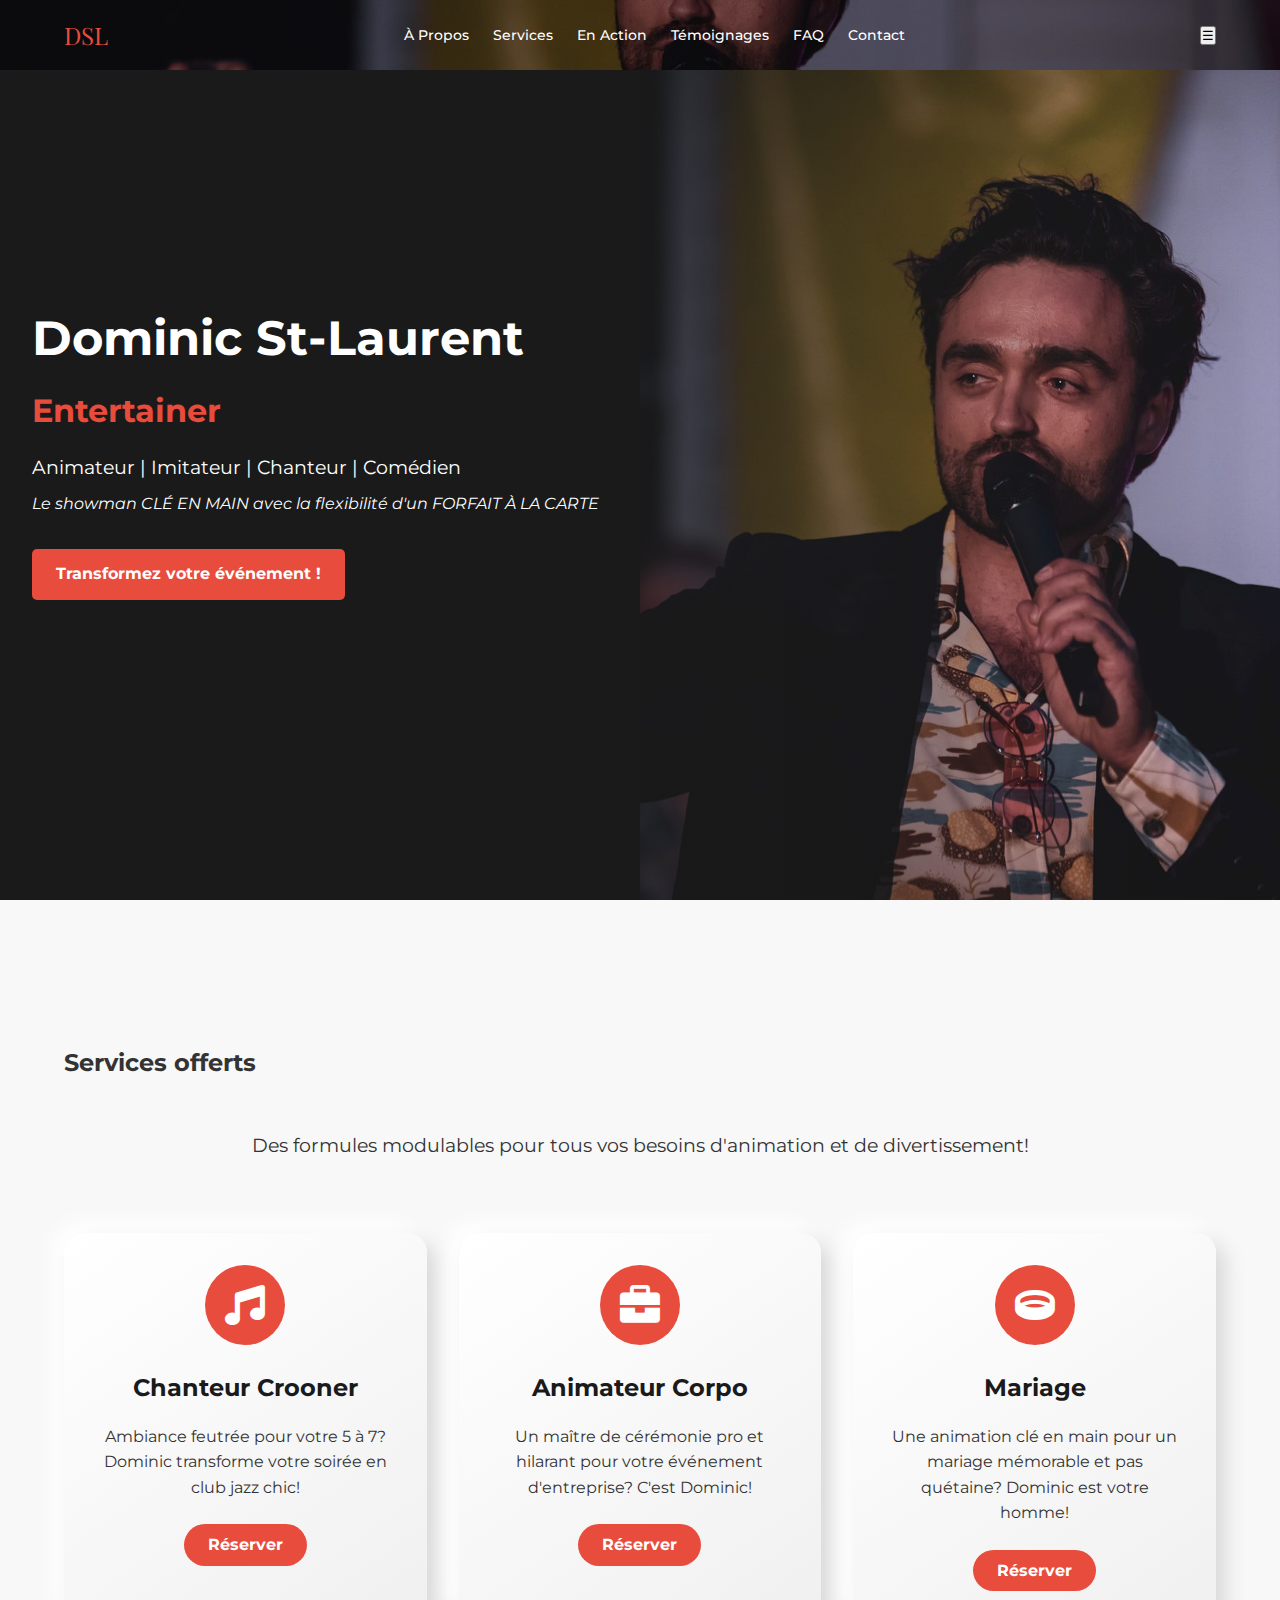
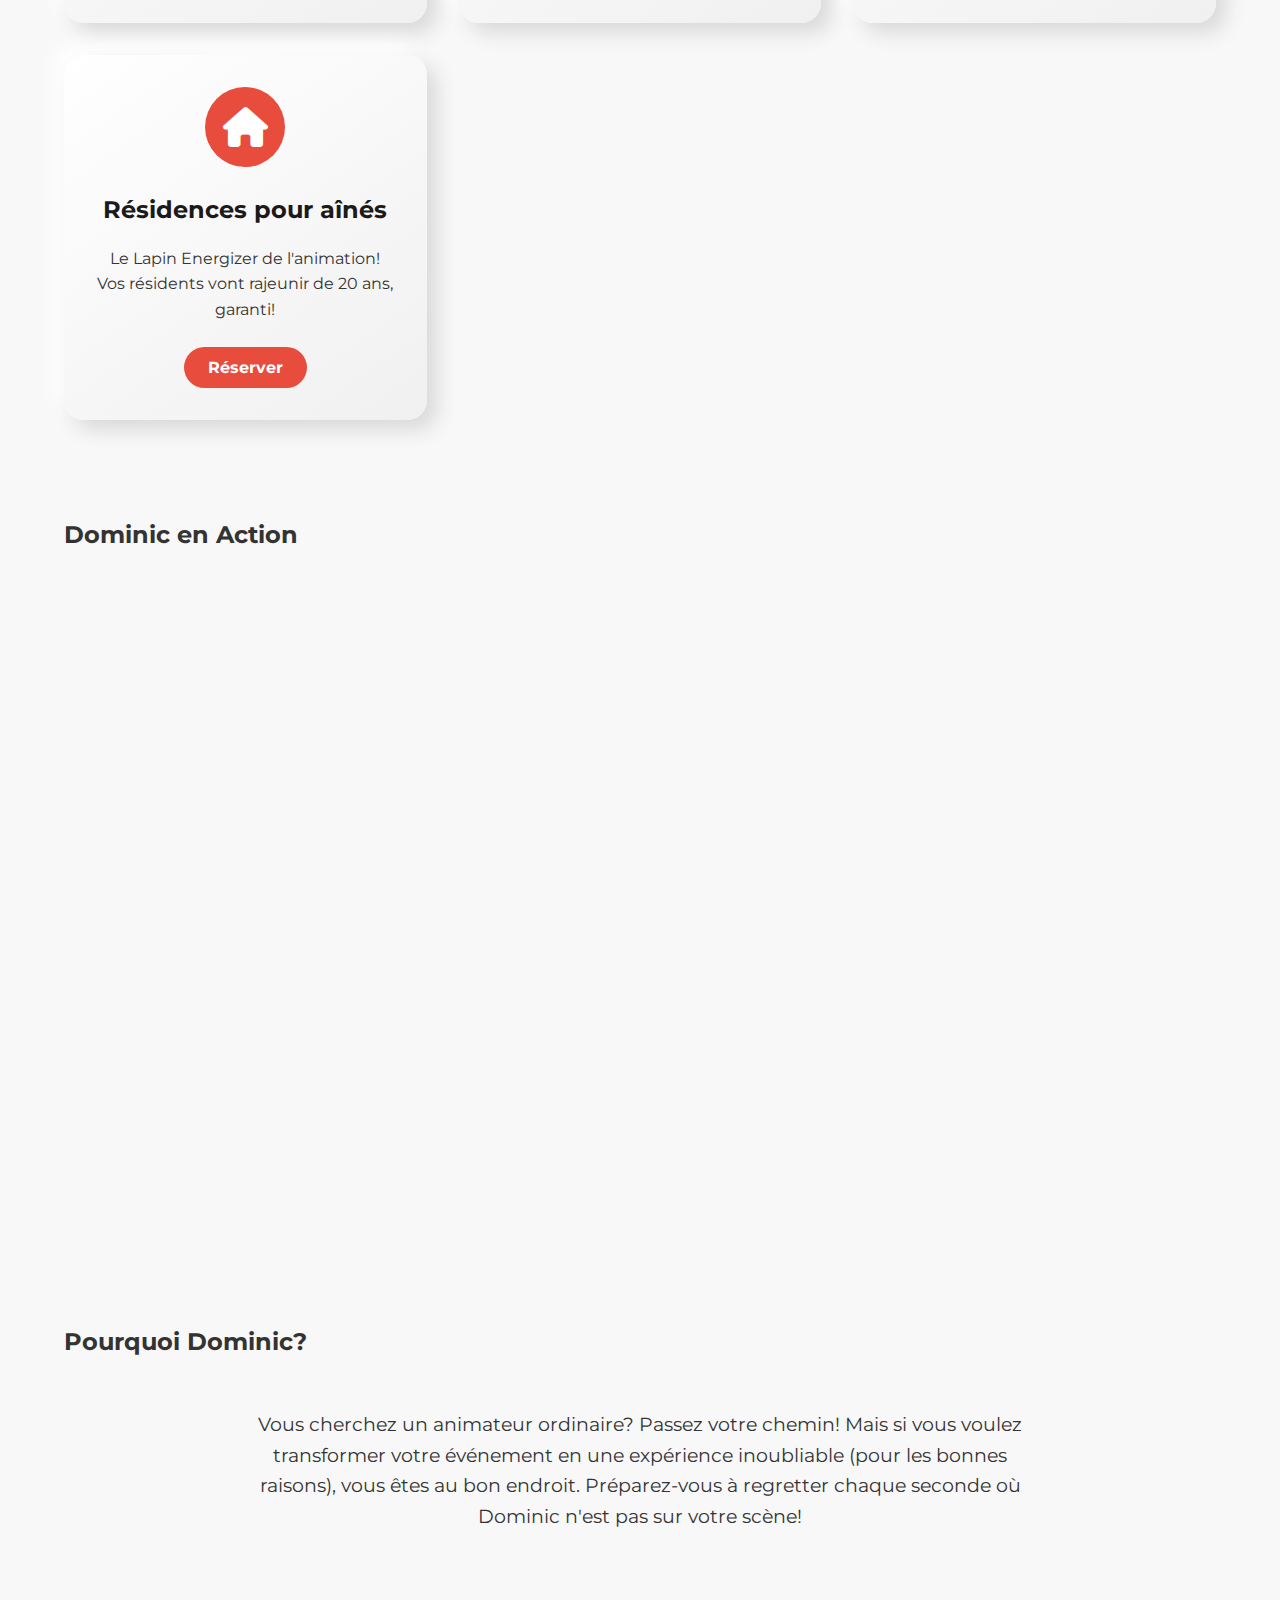
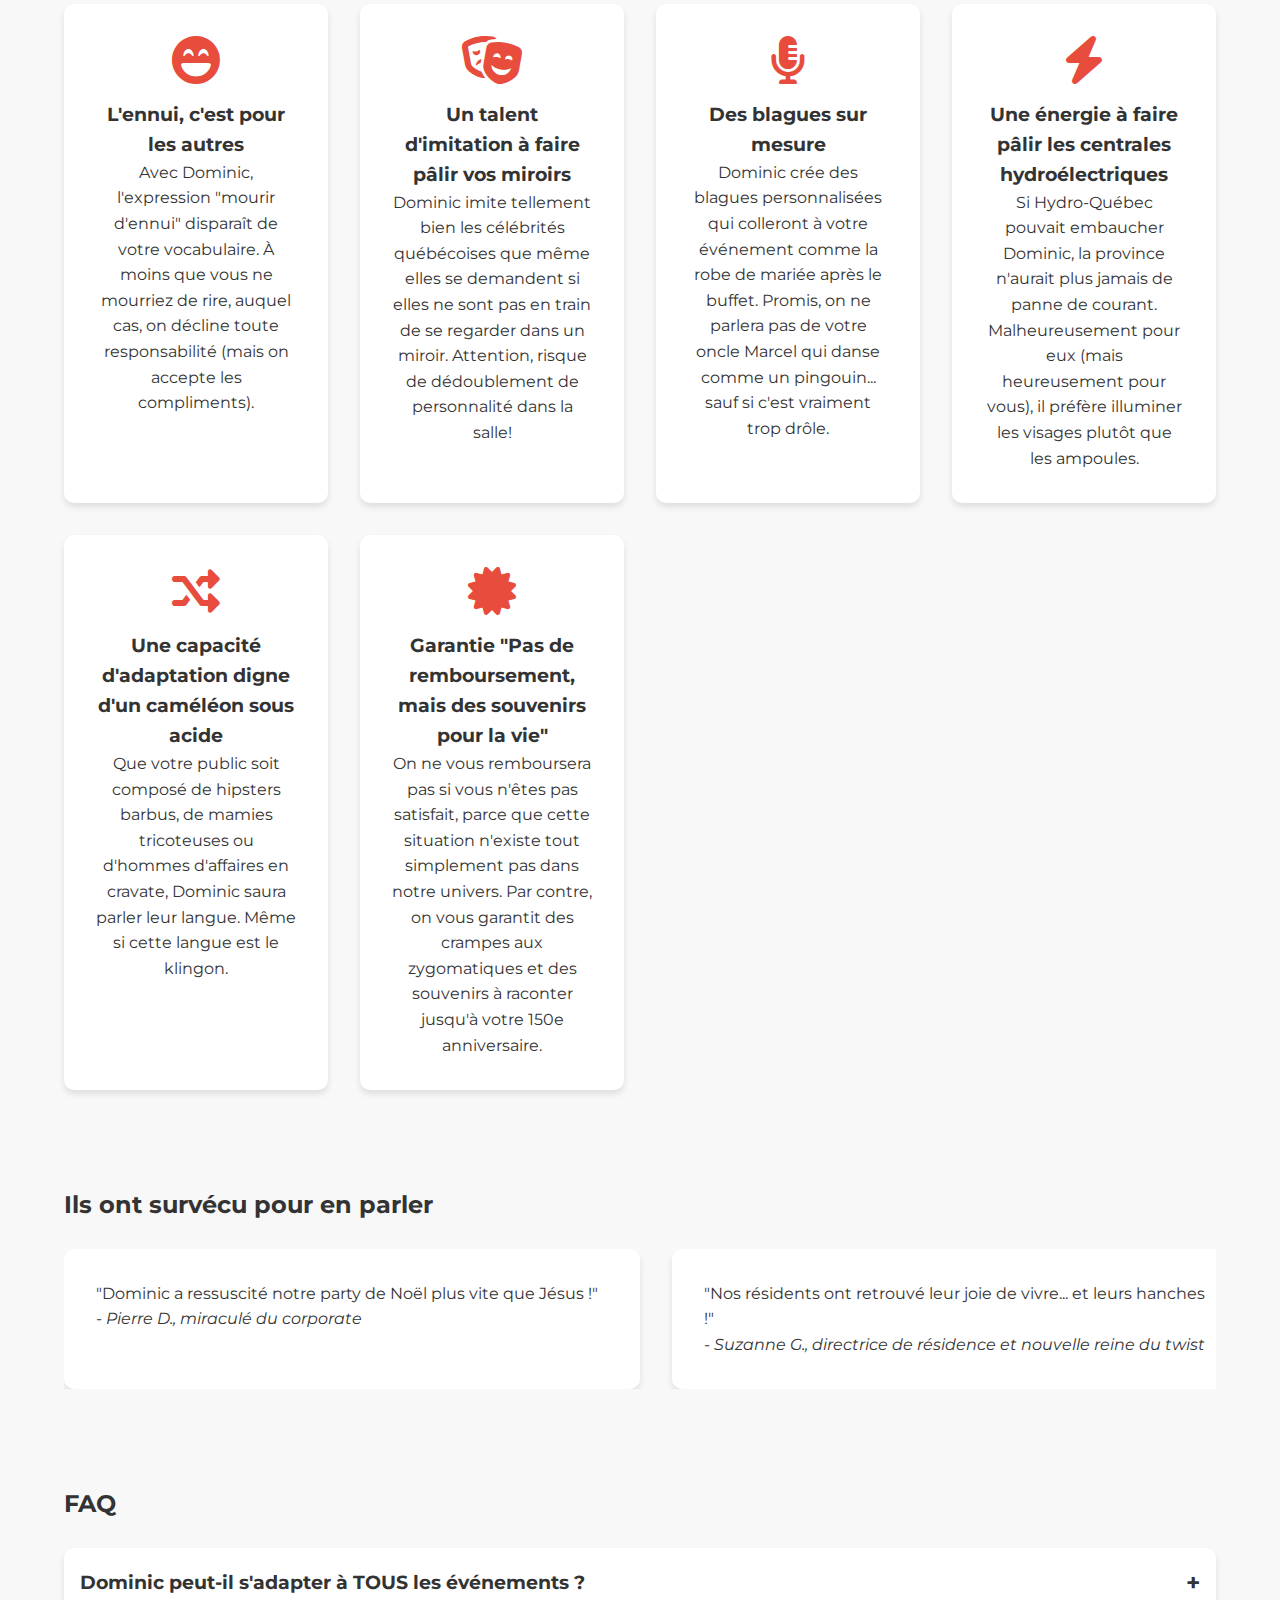
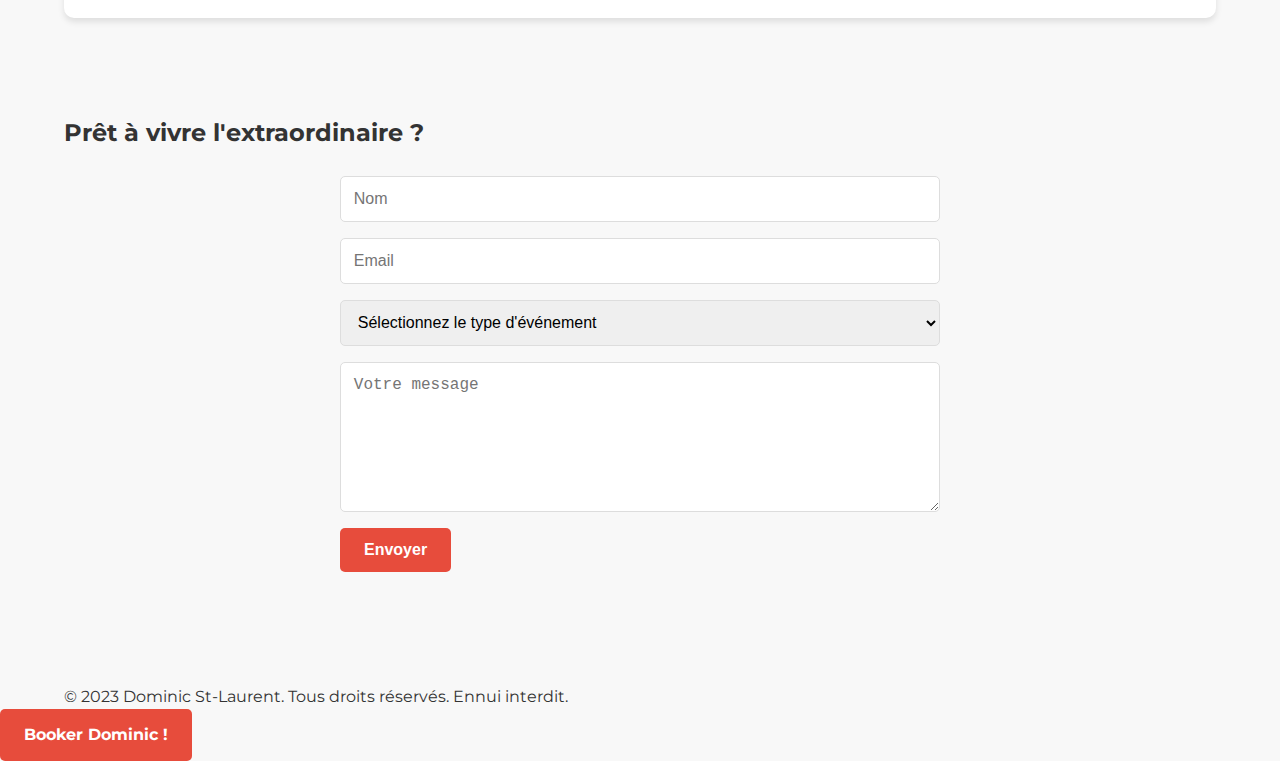
==== index.html @ 0b3f0ca5 "initial commit" ====
<!DOCTYPE html>
<html lang="fr">
<head>
    <meta charset="UTF-8">
    <meta name="viewport" content="width=device-width, initial-scale=1.0">
    <title>Dominic St-Laurent - L'Artiste Caméléon</title>
    <link rel="stylesheet" href="css/style.css">
    <link rel="stylesheet" href="https://cdnjs.cloudflare.com/ajax/libs/font-awesome/6.0.0-beta3/css/all.min.css">
</head>
<body>
    <header>
        <nav class="container">
            <a href="#" class="logo">DSL</a>
            <div class="nav-links">
                <a href="#about">À Propos</a>
                <a href="#services">Services</a>
                <a href="#video">En Action</a>
                <a href="#testimonials">Témoignages</a>
                <a href="#faq">FAQ</a>
                <a href="#contact">Contact</a>
            </div>
            <button class="mobile-menu-btn">☰</button>
        </nav>
    </header>

    <section class="hero">
        <div class="hero-content">
            <h1>Dominic St-Laurent</h1>
            <h2>Entertainer</h2>
            <p>Animateur | Imitateur | Chanteur | Comédien</p>
            <p class="subtitle">Le showman CLÉ EN MAIN avec la flexibilité d'un FORFAIT À LA CARTE</p>
            <a href="#contact" class="cta-button">Transformez votre événement !</a>
        </div>
        <div class="hero-image"></div>
    </section>

    <main class="main-content">
        <section id="services" class="container">
            <h2 class="section-title">Services offerts</h2>
            <p class="section-intro">Des formules modulables pour tous vos besoins d'animation et de divertissement!</p>
            <div class="services-grid">
                <div class="service-card">
                    <div class="service-icon">
                        <i class="fas fa-music"></i>
                    </div>
                    <h3>Chanteur Crooner</h3>
                    <p>Ambiance feutrée pour votre 5 à 7? Dominic transforme votre soirée en club jazz chic!</p>
                    <a href="#contact" class="service-cta">Réserver</a>
                </div>
                <div class="service-card">
                    <div class="service-icon">
                        <i class="fas fa-briefcase"></i>
                    </div>
                    <h3>Animateur Corpo</h3>
                    <p>Un maître de cérémonie pro et hilarant pour votre événement d'entreprise? C'est Dominic!</p>
                    <a href="#contact" class="service-cta">Réserver</a>
                </div>
                <div class="service-card">
                    <div class="service-icon">
                        <i class="fas fa-ring"></i>
                    </div>
                    <h3>Mariage</h3>
                    <p>Une animation clé en main pour un mariage mémorable et pas quétaine? Dominic est votre homme!</p>
                    <a href="#contact" class="service-cta">Réserver</a>
                </div>
                <div class="service-card">
                    <div class="service-icon">
                        <i class="fas fa-home"></i>
                    </div>
                    <h3>Résidences pour aînés</h3>
                    <p>Le Lapin Energizer de l'animation! Vos résidents vont rajeunir de 20 ans, garanti!</p>
                    <a href="#contact" class="service-cta">Réserver</a>
                </div>
            </div>
        </section>

        <section id="video" class="container">
            <h2 class="section-title">Dominic en Action</h2>
            <div class="video-container">
                <iframe width="560" height="315" src="https://www.youtube.com/embed/vgcMsGcKn3w" frameborder="0" allow="autoplay; encrypted-media" allowfullscreen></iframe>
            </div>
        </section>

        <section id="about" class="container">
            <h2 class="section-title">Pourquoi Dominic?</h2>
            <p class="section-intro">Vous cherchez un animateur ordinaire? Passez votre chemin! Mais si vous voulez transformer votre événement en une expérience inoubliable (pour les bonnes raisons), vous êtes au bon endroit. Préparez-vous à regretter chaque seconde où Dominic n'est pas sur votre scène!</p>
            <div class="features">
                <div class="feature-card">
                    <i class="fas fa-laugh-beam"></i>
                    <h3>L'ennui, c'est pour les autres</h3>
                    <p>Avec Dominic, l'expression "mourir d'ennui" disparaît de votre vocabulaire. À moins que vous ne mourriez de rire, auquel cas, on décline toute responsabilité (mais on accepte les compliments).</p>
                </div>
                <div class="feature-card">
                    <i class="fas fa-theater-masks"></i>
                    <h3>Un talent d'imitation à faire pâlir vos miroirs</h3>
                    <p>Dominic imite tellement bien les célébrités québécoises que même elles se demandent si elles ne sont pas en train de se regarder dans un miroir. Attention, risque de dédoublement de personnalité dans la salle!</p>
                </div>
                <div class="feature-card">
                    <i class="fas fa-microphone-alt"></i>
                    <h3>Des blagues sur mesure</h3>
                    <p>Dominic crée des blagues personnalisées qui colleront à votre événement comme la robe de mariée après le buffet. Promis, on ne parlera pas de votre oncle Marcel qui danse comme un pingouin... sauf si c'est vraiment trop drôle.</p>
                </div>
                <div class="feature-card">
                    <i class="fas fa-bolt"></i>
                    <h3>Une énergie à faire pâlir les centrales hydroélectriques</h3>
                    <p>Si Hydro-Québec pouvait embaucher Dominic, la province n'aurait plus jamais de panne de courant. Malheureusement pour eux (mais heureusement pour vous), il préfère illuminer les visages plutôt que les ampoules.</p>
                </div>
                <div class="feature-card">
                    <i class="fas fa-random"></i>
                    <h3>Une capacité d'adaptation digne d'un caméléon sous acide</h3>
                    <p>Que votre public soit composé de hipsters barbus, de mamies tricoteuses ou d'hommes d'affaires en cravate, Dominic saura parler leur langue. Même si cette langue est le klingon.</p>
                </div>
                <div class="feature-card">
                    <i class="fas fa-certificate"></i>
                    <h3>Garantie "Pas de remboursement, mais des souvenirs pour la vie"</h3>
                    <p>On ne vous remboursera pas si vous n'êtes pas satisfait, parce que cette situation n'existe tout simplement pas dans notre univers. Par contre, on vous garantit des crampes aux zygomatiques et des souvenirs à raconter jusqu'à votre 150e anniversaire.</p>
                </div>
            </div>
        </section>

    
        <section id="testimonials" class="container">
            <h2 class="section-title">Ils ont survécu pour en parler</h2>
            <div class="testimonial-slider">
                <div class="testimonial">
                    <p>"Dominic a ressuscité notre party de Noël plus vite que Jésus !"</p>
                    <cite>- Pierre D., miraculé du corporate</cite>
                </div>
                <div class="testimonial">
                    <p>"Nos résidents ont retrouvé leur joie de vivre... et leurs hanches !"</p>
                    <cite>- Suzanne G., directrice de résidence et nouvelle reine du twist</cite>
                </div>
                <div class="testimonial">
                    <p>"J'ai ri tellement fort que j'ai failli recracher mon dentier !"</p>
                    <cite>- Roger B., 85 ans et toujours pas sage</cite>
                </div>
                <div class="testimonial">
                    <p>"Dominic a transformé notre conférence ennuyeuse en TED Talk hilarant !"</p>
                    <cite>- Marie L., organisatrice d'événements convertie</cite>
                </div>
                <div class="testimonial">
                    <p>"Mon mariage était plus drôle que ma lune de miel, merci Dominic !"</p>
                    <cite>- Sophie et Marc, jeunes mariés euphoriques</cite>
                </div>
                <div class="testimonial">
                    <p>"Il a réussi à faire rire mon patron. Je ne savais même pas qu'il en était capable !"</p>
                    <cite>- Jean T., employé du mois grâce à Dominic</cite>
                </div>
                <div class="testimonial">
                    <p>"Notre gala de charité a collecté 50% de plus grâce à l'animation de Dominic !"</p>
                    <cite>- Carole M., philanthrope impressionnée</cite>
                </div>
                <div class="testimonial">
                    <p>"J'ai engagé Dominic pour mon divorce. Meilleure décision de ma vie !"</p>
                    <cite>- Paul G., divorcé heureux</cite>
                </div>
            </div>
        </section>

        <section id="faq" class="container">
            <h2 class="section-title">FAQ</h2>
            <div class="faq-item">
                <h3 class="faq-question">Dominic peut-il s'adapter à TOUS les événements ?</h3>
                <div class="faq-answer">
                    <p>Si votre événement implique des êtres humains (ou des extraterrestres sociables), Dominic est votre homme !</p>
                </div>
            </div>
            <!-- Ajoutez d'autres questions/réponses ici -->
        </section>

        <section id="contact" class="container">
            <h2 class="section-title">Prêt à vivre l'extraordinaire ?</h2>
            <form id="contact-form" action="https://formspree.io/f/mnnarvka" method="POST">
                <input type="text" id="name" name="name" placeholder="Nom" required>
                <input type="email" id="email" name="email" placeholder="Email" required>
                <select id="event_type" name="event_type" required>
                    <option value="">Sélectionnez le type d'événement</option>
                    <option value="Chanteur Crooner">Chanteur Crooner</option>
                    <option value="Animateur Corpo">Animateur Corpo</option>
                    <option value="Mariage">Mariage</option>
                    <option value="Résidences pour aînés">Résidences pour aînés</option>
                    <option value="Autre">Autre</option>
                </select>
                <textarea id="message" name="message" placeholder="Votre message" required></textarea>
                <button type="submit" class="cta-button">Envoyer</button>
            </form>
        </section>
    </main>

    <footer>
        <div class="container">
            <p>&copy; 2023 Dominic St-Laurent. Tous droits réservés. Ennui interdit.</p>
        </div>
    </footer>

    <div class="floating-cta">
        <a href="#contact" class="cta-button">Booker Dominic !</a>
    </div>

    <script src="js/main.js"></script>
</body>
</html>
---- css/style.css ----
@import url('https://fonts.googleapis.com/css2?family=Montserrat:wght@300;400;700&family=Playfair+Display:wght@700&display=swap');

:root {
  --primary-color: #1a1a1a;
  --secondary-color: #e74c3c;
  --accent-color: #3498db;
  --text-color: #333;
  --bg-color: #f8f8f8;
  --transition: all 0.3s cubic-bezier(0.25, 0.8, 0.25, 1);
}

* {
  margin: 0;
  padding: 0;
  box-sizing: border-box;
}

body {
  font-family: 'Montserrat', sans-serif;
  line-height: 1.6;
  color: var(--text-color);
  background-color: var(--bg-color);
}

.container {
  width: 90%;
  max-width: 1200px;
  margin: 0 auto;
}

/* Header */
header {
  background-color: var(--primary-color); /* Gardez cette ligne comme fallback */
  background-image: url('../images/headerdominic.png'); /* Remplacez par le chemin de votre image */
  background-size: cover; /* Ceci assure que l'image couvre tout le header */
  background-position: center; /* Centre l'image */
  background-repeat: no-repeat; /* Empêche la répétition de l'image */
  padding: 1rem 0; /* Ajustez selon vos besoins */
  position: fixed;
  width: 100%;
  z-index: 1000;
  transition: var(--transition);
}

header::before {
  content: '';
  position: absolute;
  top: 0;
  left: 0;
  right: 0;
  bottom: 0;
  background-color: rgba(0, 0, 0, 0.5); /* Ajustez l'opacité selon vos besoins */
  z-index: -1;
}

header nav {
  position: relative;
  z-index: 1;
}

header.sticky {
  background-color: rgba(26, 26, 26, 0.9);
  box-shadow: 0 2px 10px rgba(0,0,0,0.1);
}

nav {
  display: flex;
  justify-content: space-between;
  align-items: center;
}

.logo {
  font-family: 'Playfair Display', serif;
  font-size: 1.5rem;
  color: var(--secondary-color);
  text-decoration: none;
  transition: var(--transition);
}

.nav-links {
  display: flex;
  gap: 1.5rem;
}

.nav-links a {
  color: #fff;
  text-decoration: none;
  font-weight: 500;
  font-size: 0.9rem;
  transition: var(--transition);
}

/* Hero Section */
.hero {
  height: 100vh;
  display: flex;
  align-items: center;
  background-color: var(--primary-color);
  color: #fff;
}

.hero-content {
  flex: 1;
  padding: 2rem;
  max-width: 50%;
  animation: fadeInLeft 1s ease-out;
}

.hero-content h1 {
  font-size: 3rem;
  margin-bottom: 0.5rem;
}

.hero-content h2 {
  font-size: 2rem;
  color: var(--secondary-color);
  margin-bottom: 1rem;
}

.hero-content p {
  font-size: 1.2rem;
  margin-bottom: 0.5rem;
}

.hero-content .subtitle {
  font-size: 1rem;
  font-style: italic;
  margin-bottom: 2rem;
}

.cta-button {
  display: inline-block;
  padding: 0.8rem 1.5rem;
  background-color: var(--secondary-color);
  color: #fff;
  text-decoration: none;
  border-radius: 5px;
  font-weight: bold;
  transition: background-color 0.3s ease;
}

.cta-button:hover {
  background-color: var(--accent-color);
}

.hero-image {
  flex: 1;
  height: 100%;
  background-image: url('../images/headerdominic.png');
  background-size: cover;
  background-position: center;
  position: relative;
}

.hero-image::after {
  content: '';
  position: absolute;
  top: 0;
  left: 0;
  right: 0;
  bottom: 0;
  background: linear-gradient(to right, rgba(26, 26, 26, 0.7), rgba(26, 26, 26, 0));
}

@keyframes fadeInLeft {
  from {
    opacity: 0;
    transform: translateX(-20px);
  }
  to {
    opacity: 1;
    transform: translateX(0);
  }
}

@media (max-width: 768px) {
  .hero {
    flex-direction: column;
  }
  
  .hero-content {
    max-width: 100%;
    text-align: center;
  }
  
  .hero-image {
    height: 50vh;
    width: 100%;
  }
}

/* Main Content */
.main-content {
  padding: 3rem 0;
}

/* Features Section */
.features {
  display: grid;
  grid-template-columns: repeat(auto-fit, minmax(250px, 1fr));
  gap: 2rem;
}

.feature-card {
  text-align: center;
  padding: 2rem;
  background-color: #fff;
  border-radius: 10px;
  box-shadow: 0 4px 6px rgba(0,0,0,0.1);
  transition: var(--transition);
}

.feature-card:hover {
  transform: translateY(-10px);
}

.feature-card i {
  font-size: 3rem;
  color: var(--secondary-color);
  margin-bottom: 1rem;
}

/* Video Section */
.video-container {
  position: relative;
  padding-bottom: 56.25%;
  height: 0;
  overflow: hidden;
  max-width: 100%;
  margin-bottom: 2rem;
}

.video-container iframe {
  position: absolute;
  top: 0;
  left: 0;
  width: 100%;
  height: 100%;
}

/* Testimonials Section */
.testimonial-slider {
  display: flex;
  overflow: hidden;
  width: 100%;
  position: relative;
}

.testimonial {
  flex: 0 0 50%; /* Changé de 100% à 50% */
  width: 50%; /* Ajouté pour assurer la cohérence */
  box-sizing: border-box;
  padding: 2rem;
  background-color: #fff;
  border-radius: 10px;
  box-shadow: 0 4px 6px rgba(0,0,0,0.1);
  transition: transform 0.5s ease;
  animation: slide 40s linear infinite;
}

@keyframes slide {
  0% {
    transform: translateX(0);
  }
  100% {
    transform: translateX(-400%); /* Changé de -800% à -400% car chaque témoignage occupe maintenant 50% de la largeur */
  }
}

/* Optionnel : ajoutez un peu d'espace entre les témoignages */
.testimonial:not(:last-child) {
  margin-right: 2rem;
}

/* Assurez-vous que le conteneur des témoignages a une largeur maximale */
#testimonials .container {
  max-width: 800px; /* Ajustez selon vos besoins */
  margin: 0 auto;
}

/* FAQ Section */
.faq-item {
  background-color: #fff;
  border-radius: 10px;
  padding: 1rem;
  margin-bottom: 1rem;
  box-shadow: 0 4px 6px rgba(0,0,0,0.1);
}

.faq-question {
  cursor: pointer;
  font-weight: bold;
  display: flex;
  justify-content: space-between;
  align-items: center;
}

.faq-question::after {
  content: '+';
  font-size: 1.5rem;
}

.faq-item.active .faq-question::after {
  content: '-';
}

.faq-answer {
  display: none;
  padding-top: 1rem;
}

.faq-item.active .faq-answer {
  display: block;
}

/* Contact Form */
#contact-form {
  display: flex;
  flex-direction: column;
  max-width: 600px;
  margin: 0 auto;
}

#contact-form input,
#contact-form select,
#contact-form textarea {
  margin-bottom: 1rem;
  padding: 0.8rem;
  border: 1px solid #ddd;
  border-radius: 5px;
  font-size: 1rem;
}

#contact-form textarea {
  height: 150px;
  resize: vertical;
}

#contact-form button {
  align-self: flex-start;
  padding: 0.8rem 1.5rem;
  background-color: var(--secondary-color);
  color: #fff;
  border: none;
  border-radius: 5px;
  font-size: 1rem;
  cursor: pointer;
  transition: background-color 0.3s ease;
}

#contact-form button:hover {
  background-color: var(--accent-color);
}

/* Responsive Design */
@media (max-width: 768px) {
  .nav-links {
    display: none;
  }

  .mobile-menu-btn {
    display: block;
    background: none;
    border: none;
    color: #fff;
    font-size: 1.5rem;
    cursor: pointer;
  }

  .hero-content h1 {
    font-size: 2.5rem;
  }

  .hero-content p {
    font-size: 1rem;
  }

  .section-title {
    font-size: 2rem;
  }
  .section-intro {
    margin-top: 4rem;
    margin-bottom: 4rem;
  }
}

.section-title {
  margin-bottom: 1.5rem;
  padding-top: 2rem; /* Ajout de padding en haut */
}

.section-intro {
  font-size: 1.2rem;
  text-align: center;
  max-width: 800px;
  margin: 0 auto 3rem;
  color: var(--text-color);
  padding: 1.5rem 0; /* Ajout de padding en haut et en bas */
}

/* Ajustement du padding pour la première section après le hero */
.main-content > section:first-child {
  padding-top: 4rem;
}

/* Ajustement de l'espacement entre les sections */
.main-content > section {
  margin-bottom: 4rem;
}

/* Services Section */
.services-grid {
  display: grid;
  grid-template-columns: repeat(auto-fit, minmax(280px, 1fr));
  gap: 2rem;
}

.service-card {
  background: linear-gradient(145deg, #ffffff, #f0f0f0);
  border-radius: 20px;
  padding: 2rem;
  text-align: center;
  box-shadow: 10px 10px 20px #d9d9d9, -10px -10px 20px #ffffff;
  transition: all 0.3s ease;
  position: relative;
  overflow: hidden;
}

.service-card:hover {
  transform: translateY(-10px);
  box-shadow: 15px 15px 30px #d9d9d9, -15px -15px 30px #ffffff;
}

.service-icon {
  width: 80px;
  height: 80px;
  background-color: var(--secondary-color);
  border-radius: 50%;
  display: flex;
  justify-content: center;
  align-items: center;
  margin: 0 auto 1.5rem;
  transition: all 0.3s ease;
}

.service-card:hover .service-icon {
  transform: scale(1.1);
}

.service-icon i {
  font-size: 2.5rem;
  color: #fff;
}

.service-card h3 {
  font-size: 1.5rem;
  margin-bottom: 1rem;
  color: var(--primary-color);
}

.service-card p {
  font-size: 1rem;
  color: var(--text-color);
  margin-bottom: 1.5rem;
}

.service-cta {
  display: inline-block;
  padding: 0.5rem 1.5rem;
  background-color: var(--secondary-color);
  color: #fff;
  text-decoration: none;
  border-radius: 25px;
  font-weight: bold;
  transition: all 0.3s ease;
}

.service-cta:hover {
  background-color: var(--accent-color);
  transform: scale(1.05);
}

@media (max-width: 768px) {
  .services-grid {
    grid-template-columns: 1fr;
  }
}
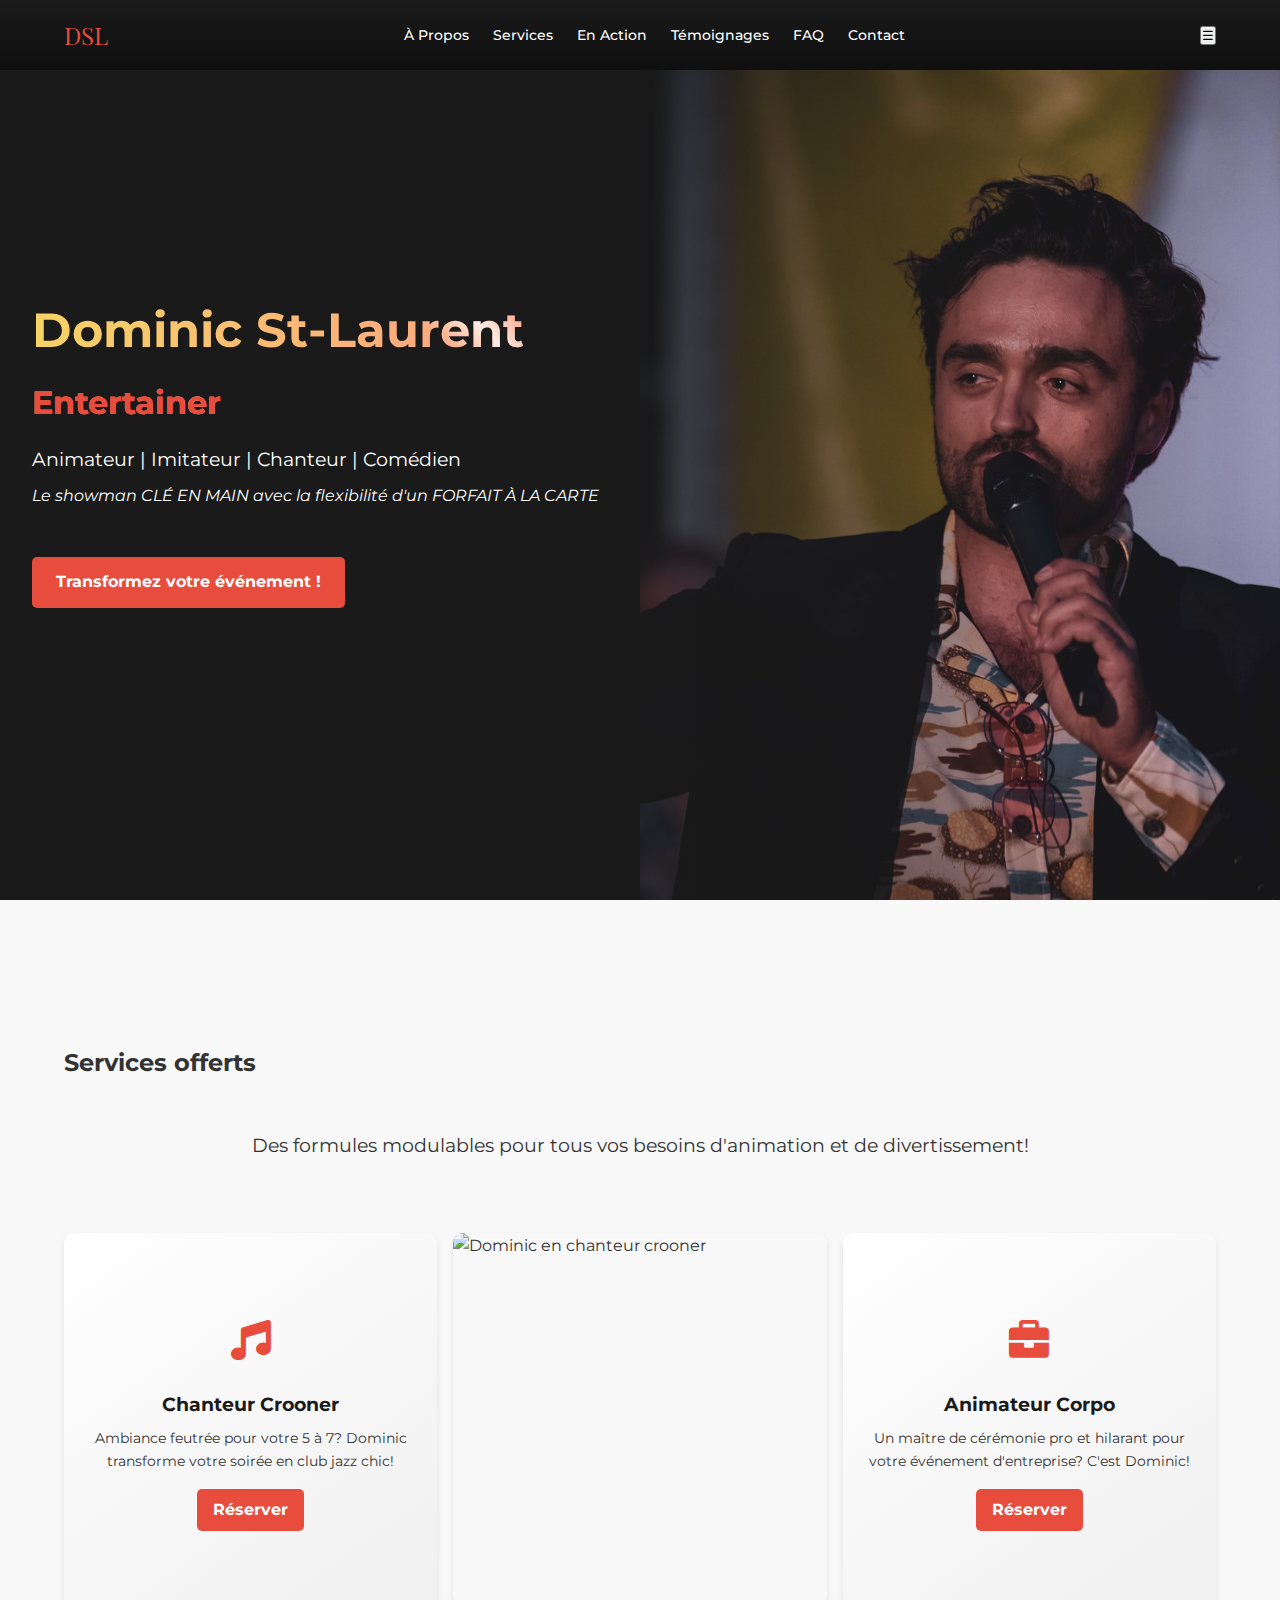
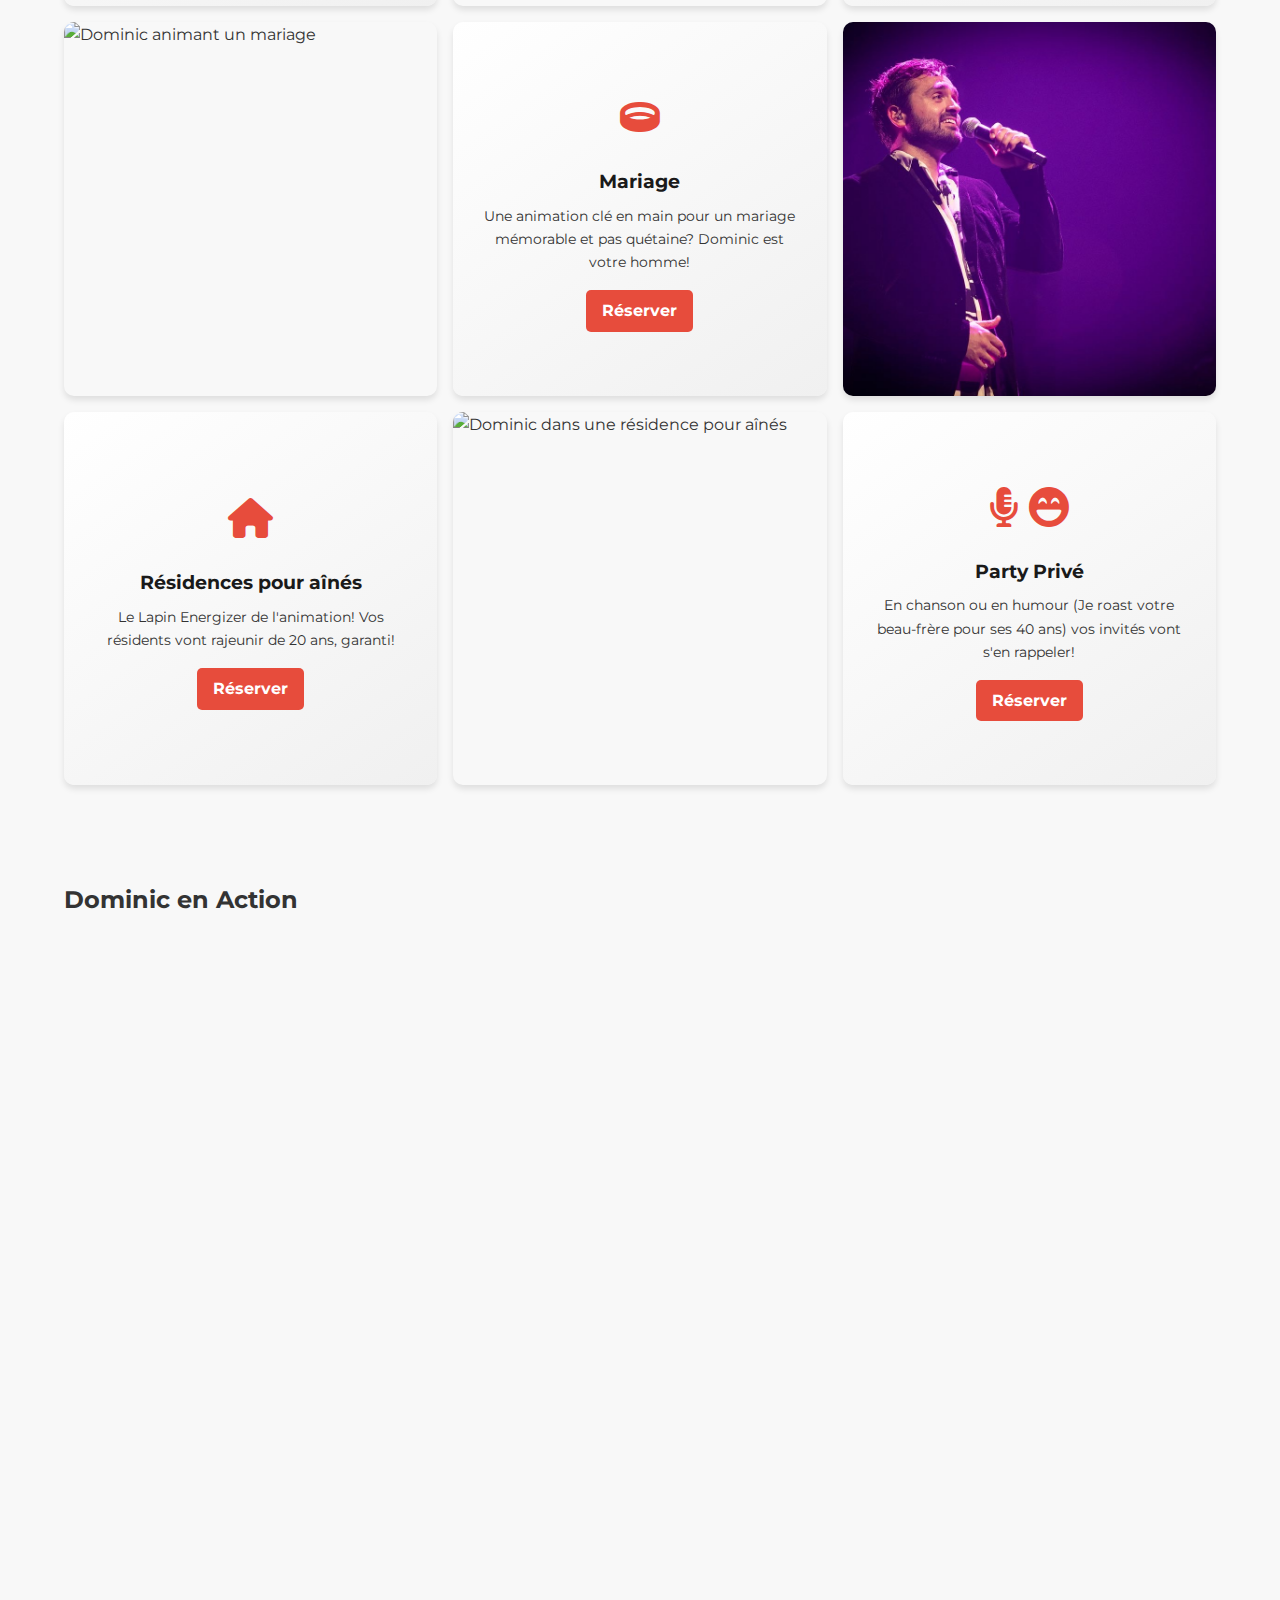
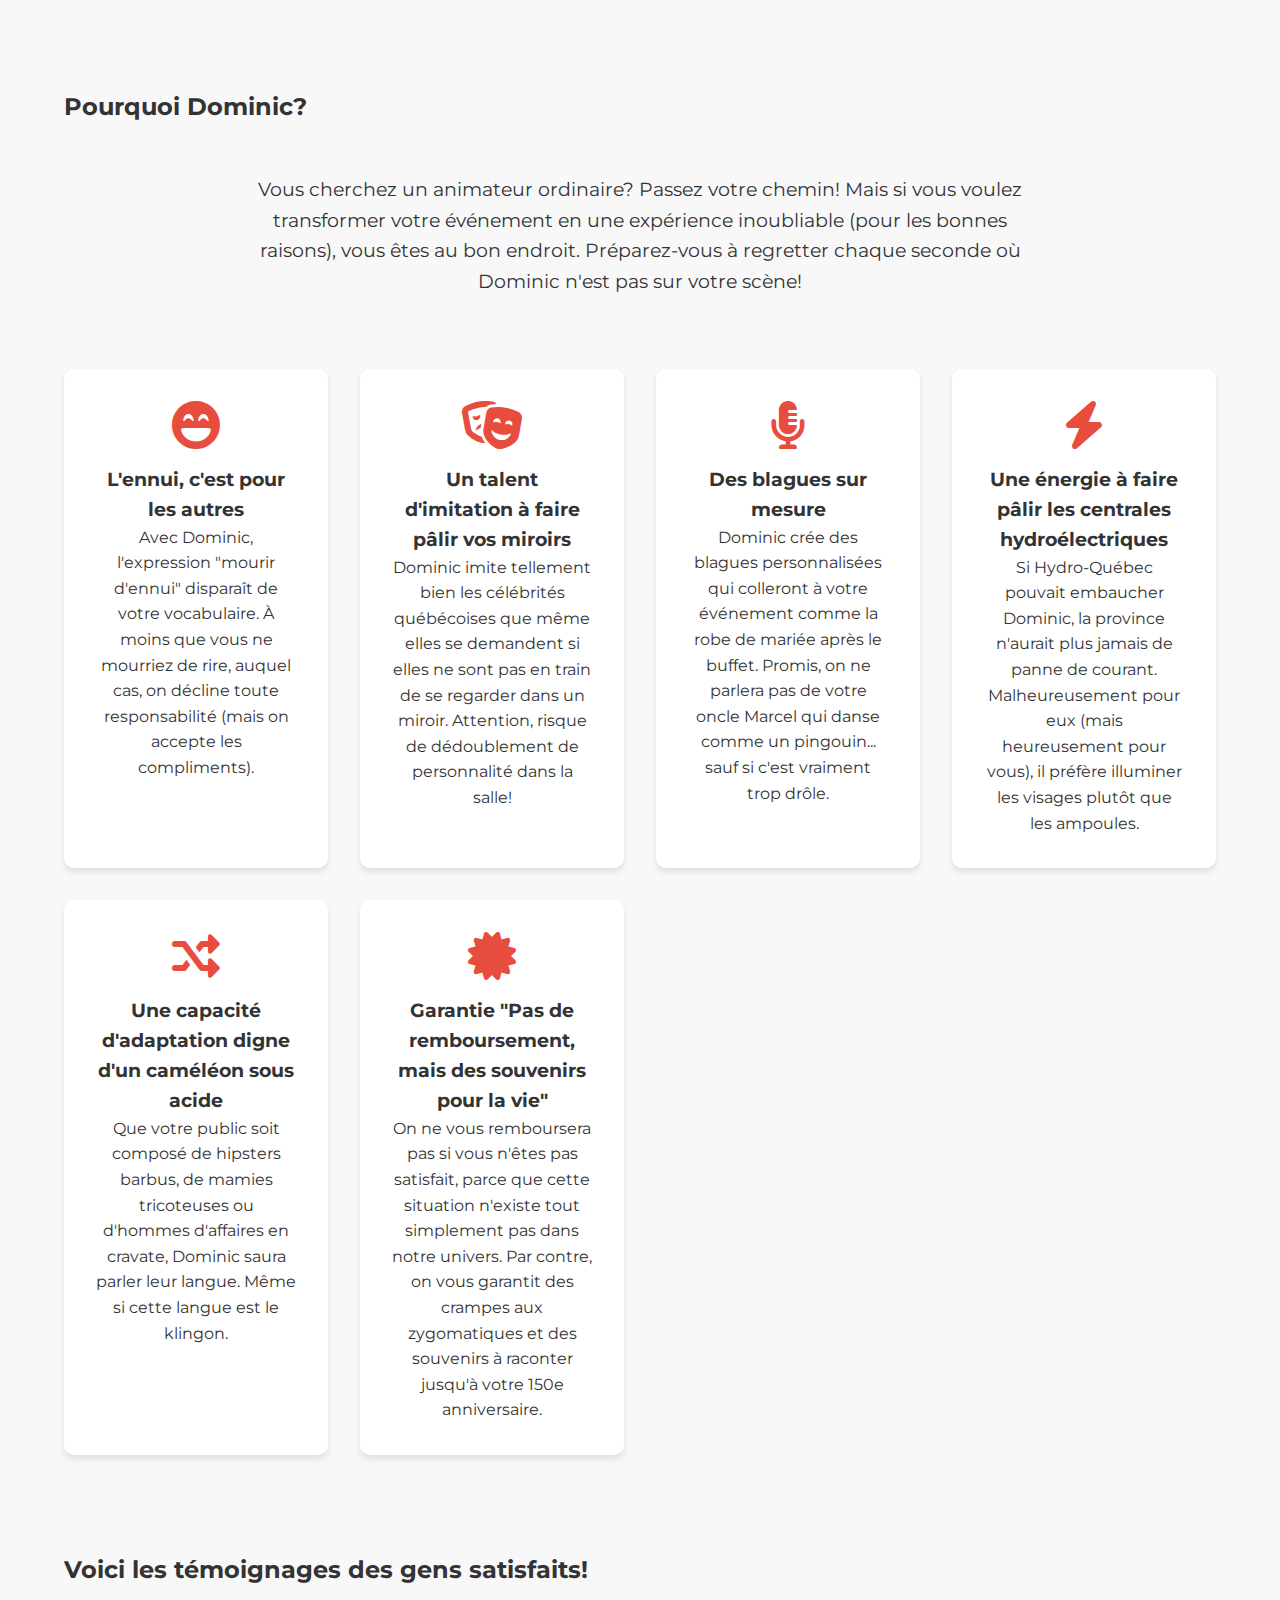
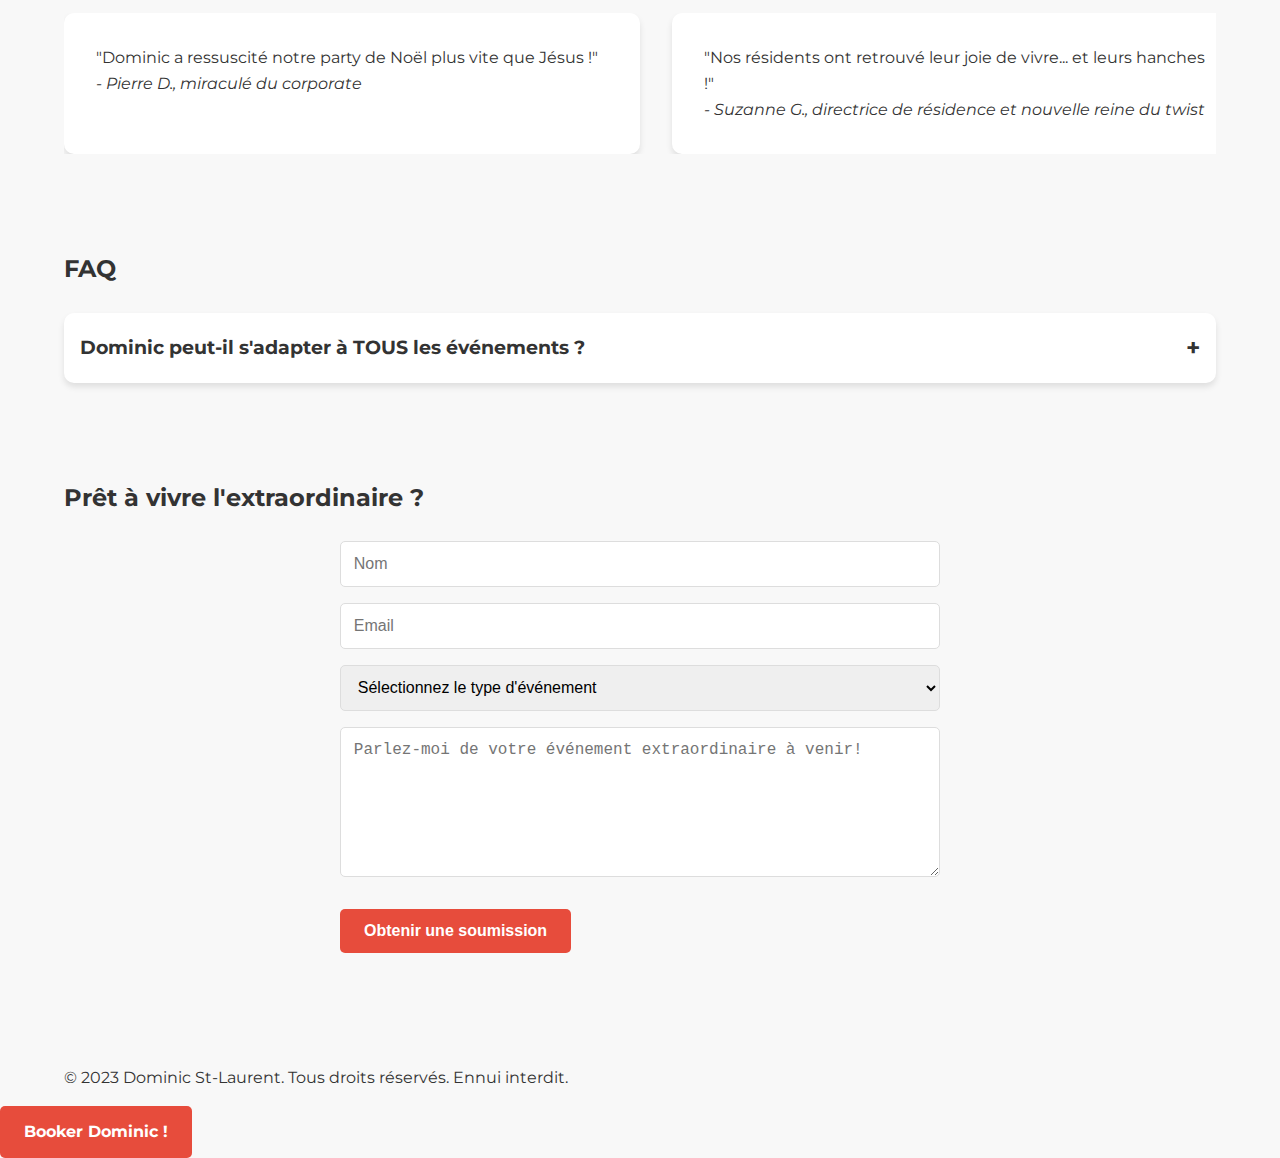
==== commit 1aee3468: "Initial commit - Site web de Dominic St-Laurent" ====
--- a/index.html
+++ b/index.html
@@ -6,6 +6,8 @@
     <title>Dominic St-Laurent - L'Artiste Caméléon</title>
     <link rel="stylesheet" href="css/style.css">
     <link rel="stylesheet" href="https://cdnjs.cloudflare.com/ajax/libs/font-awesome/6.0.0-beta3/css/all.min.css">
+    <link rel="stylesheet" href="https://unpkg.com/swiper/swiper-bundle.min.css" />
+    <script src="https://unpkg.com/swiper/swiper-bundle.min.js"></script>
 </head>
 <body>
     <header>
@@ -25,8 +27,8 @@
 
     <section class="hero">
         <div class="hero-content">
-            <h1>Dominic St-Laurent</h1>
-            <h2>Entertainer</h2>
+            <h1 class="magic-text">Dominic St-Laurent</h1>
+            <h2 class="magic-text">Entertainer</h2>
             <p>Animateur | Imitateur | Chanteur | Comédien</p>
             <p class="subtitle">Le showman CLÉ EN MAIN avec la flexibilité d'un FORFAIT À LA CARTE</p>
             <a href="#contact" class="cta-button">Transformez votre événement !</a>
@@ -47,6 +49,10 @@
                     <p>Ambiance feutrée pour votre 5 à 7? Dominic transforme votre soirée en club jazz chic!</p>
                     <a href="#contact" class="service-cta">Réserver</a>
                 </div>
+                <div class="service-image">
+                    <img src="images/Dominic Radio Cassette.jpg" alt="Dominic en chanteur crooner">
+                </div>
+
                 <div class="service-card">
                     <div class="service-icon">
                         <i class="fas fa-briefcase"></i>
@@ -55,6 +61,9 @@
                     <p>Un maître de cérémonie pro et hilarant pour votre événement d'entreprise? C'est Dominic!</p>
                     <a href="#contact" class="service-cta">Réserver</a>
                 </div>
+                <div class="service-image">
+                    <img src="images/Dominic espace.png" alt="Dominic animant un mariage">
+                </div>
                 <div class="service-card">
                     <div class="service-icon">
                         <i class="fas fa-ring"></i>
@@ -63,12 +72,28 @@
                     <p>Une animation clé en main pour un mariage mémorable et pas quétaine? Dominic est votre homme!</p>
                     <a href="#contact" class="service-cta">Réserver</a>
                 </div>
+                <div class="service-image">
+                    <img src="images/Dominic radio cassette_2.JPG" alt="Dominic en animateur corpo">
+                </div>
+                
                 <div class="service-card">
                     <div class="service-icon">
                         <i class="fas fa-home"></i>
                     </div>
                     <h3>Résidences pour aînés</h3>
                     <p>Le Lapin Energizer de l'animation! Vos résidents vont rajeunir de 20 ans, garanti!</p>
+                    <a href="#contact" class="service-cta">Réserver</a>
+                </div>
+                <div class="service-image">
+                    <img src="images/Dominic Grease.png" alt="Dominic dans une résidence pour aînés">
+                </div>
+                <div class="service-card">
+                    <div class="service-icon">
+                        <i class="fas fa-microphone-alt"></i>
+                        <i class="fas fa-laugh-beam"></i>
+                    </div>
+                    <h3>Party Privé</h3>
+                    <p>En chanson ou en humour (Je roast votre beau-frère pour ses 40 ans) vos invités vont s'en rappeler! </p>
                     <a href="#contact" class="service-cta">Réserver</a>
                 </div>
             </div>
@@ -120,7 +145,7 @@
 
     
         <section id="testimonials" class="container">
-            <h2 class="section-title">Ils ont survécu pour en parler</h2>
+            <h2 class="section-title">Voici les témoignages des gens satisfaits! </h2>
             <div class="testimonial-slider">
                 <div class="testimonial">
                     <p>"Dominic a ressuscité notre party de Noël plus vite que Jésus !"</p>
@@ -181,8 +206,8 @@
                     <option value="Résidences pour aînés">Résidences pour aînés</option>
                     <option value="Autre">Autre</option>
                 </select>
-                <textarea id="message" name="message" placeholder="Votre message" required></textarea>
-                <button type="submit" class="cta-button">Envoyer</button>
+                <textarea id="message" name="message" placeholder="Parlez-moi de votre événement extraordinaire à venir!" required></textarea>
+                <button type="submit" class="cta-button">Obtenir une soumission</button>
             </form>
         </section>
     </main>
@@ -198,5 +223,10 @@
     </div>
 
     <script src="js/main.js"></script>
+    <script>
+        document.querySelectorAll('.magic-text').forEach(el => {
+            el.setAttribute('data-text', el.textContent);
+        });
+    </script>
 </body>
 </html>--- a/css/style.css
+++ b/css/style.css
@@ -7,6 +7,7 @@
   --text-color: #333;
   --bg-color: #f8f8f8;
   --transition: all 0.3s cubic-bezier(0.25, 0.8, 0.25, 1);
+  --primary-color-dark: #0f0f0f; /* Ajouté pour le dégradé dans l'en-tête */
 }
 
 * {
@@ -30,37 +31,17 @@
 
 /* Header */
 header {
-  background-color: var(--primary-color); /* Gardez cette ligne comme fallback */
-  background-image: url('../images/headerdominic.png'); /* Remplacez par le chemin de votre image */
-  background-size: cover; /* Ceci assure que l'image couvre tout le header */
-  background-position: center; /* Centre l'image */
-  background-repeat: no-repeat; /* Empêche la répétition de l'image */
-  padding: 1rem 0; /* Ajustez selon vos besoins */
-  position: fixed;
-  width: 100%;
-  z-index: 1000;
-  transition: var(--transition);
-}
-
-header::before {
-  content: '';
-  position: absolute;
-  top: 0;
-  left: 0;
-  right: 0;
-  bottom: 0;
-  background-color: rgba(0, 0, 0, 0.5); /* Ajustez l'opacité selon vos besoins */
-  z-index: -1;
-}
-
-header nav {
-  position: relative;
-  z-index: 1;
+    background: linear-gradient(to bottom, var(--primary-color), var(--primary-color-dark));
+    padding: 1rem 0;
+    position: fixed;
+    width: 100%;
+    z-index: 1000;
+    transition: var(--transition);
 }
 
 header.sticky {
-  background-color: rgba(26, 26, 26, 0.9);
-  box-shadow: 0 2px 10px rgba(0,0,0,0.1);
+    background-color: var(--primary-color);
+    box-shadow: 0 2px 10px rgba(0,0,0,0.1);
 }
 
 nav {
@@ -103,6 +84,10 @@
   flex: 1;
   padding: 2rem;
   max-width: 50%;
+  display: flex;
+  flex-direction: column;
+  justify-content: center;
+  align-items: flex-start;
   animation: fadeInLeft 1s ease-out;
 }
 
@@ -137,6 +122,7 @@
   border-radius: 5px;
   font-weight: bold;
   transition: background-color 0.3s ease;
+  margin-top: 1rem;
 }
 
 .cta-button:hover {
@@ -411,77 +397,122 @@
 /* Services Section */
 .services-grid {
   display: grid;
-  grid-template-columns: repeat(auto-fit, minmax(280px, 1fr));
-  gap: 2rem;
+  grid-template-columns: repeat(3, 1fr);
+  gap: 1rem;
+}
+
+.service-card, .service-image {
+  aspect-ratio: 1 / 1;
+  overflow: hidden;
+  border-radius: 10px;
+  box-shadow: 0 4px 6px rgba(0, 0, 0, 0.1);
+  transition: transform 0.3s ease;
 }
 
 .service-card {
   background: linear-gradient(145deg, #ffffff, #f0f0f0);
-  border-radius: 20px;
-  padding: 2rem;
-  text-align: center;
-  box-shadow: 10px 10px 20px #d9d9d9, -10px -10px 20px #ffffff;
-  transition: all 0.3s ease;
-  position: relative;
-  overflow: hidden;
-}
-
-.service-card:hover {
-  transform: translateY(-10px);
-  box-shadow: 15px 15px 30px #d9d9d9, -15px -15px 30px #ffffff;
-}
-
-.service-icon {
-  width: 80px;
-  height: 80px;
-  background-color: var(--secondary-color);
-  border-radius: 50%;
-  display: flex;
+  padding: 1.5rem;
+  display: flex;
+  flex-direction: column;
   justify-content: center;
   align-items: center;
-  margin: 0 auto 1.5rem;
-  transition: all 0.3s ease;
-}
-
-.service-card:hover .service-icon {
-  transform: scale(1.1);
-}
-
-.service-icon i {
+  text-align: center;
+}
+
+.service-card:hover, .service-image:hover {
+  transform: translateY(-5px);
+}
+
+.service-icon {
   font-size: 2.5rem;
-  color: #fff;
+  color: var(--secondary-color);
+  margin-bottom: 1rem;
 }
 
 .service-card h3 {
-  font-size: 1.5rem;
+  font-size: 1.2rem;
+  margin-bottom: 0.5rem;
+  color: var(--primary-color);
+}
+
+.service-card p {
+  font-size: 0.9rem;
   margin-bottom: 1rem;
-  color: var(--primary-color);
-}
-
-.service-card p {
-  font-size: 1rem;
-  color: var(--text-color);
-  margin-bottom: 1.5rem;
 }
 
 .service-cta {
-  display: inline-block;
-  padding: 0.5rem 1.5rem;
+  padding: 0.5rem 1rem;
   background-color: var(--secondary-color);
   color: #fff;
   text-decoration: none;
-  border-radius: 25px;
+  border-radius: 5px;
   font-weight: bold;
-  transition: all 0.3s ease;
+  transition: background-color 0.3s ease;
 }
 
 .service-cta:hover {
   background-color: var(--accent-color);
-  transform: scale(1.05);
+}
+
+.service-image img {
+  width: 100%;
+  height: 100%;
+  object-fit: cover;
 }
 
 @media (max-width: 768px) {
   .services-grid {
+    grid-template-columns: repeat(2, 1fr);
+  }
+}
+
+@media (max-width: 480px) {
+  .services-grid {
     grid-template-columns: 1fr;
   }
+}
+
+.magic-text {
+  position: relative;
+  display: inline-block;
+  background: linear-gradient(to right, #f6d365 0%, #fda085 51%, #f6d365 100%);
+  background-size: 200% auto;
+  color: transparent;
+  -webkit-background-clip: text;
+  background-clip: text;
+  animation: shine 3s linear infinite;
+}
+
+.magic-text::before {
+  content: attr(data-text);
+  position: absolute;
+  left: 0;
+  top: 0;
+  width: 100%;
+  height: 100%;
+  background: linear-gradient(45deg, 
+    rgba(255,255,255,0) 45%,
+    rgba(255,255,255,0.8) 50%,
+    rgba(255,255,255,0) 55%
+  );
+  background-size: 200% 200%;
+  background-repeat: no-repeat;
+  -webkit-background-clip: text;
+  background-clip: text;
+  animation: shine-effect 3s infinite;
+}
+
+@keyframes shine {
+  to {
+    background-position: 200% center;
+  }
+}
+
+@keyframes shine-effect {
+  0% {
+    background-position: 200% center;
+  }
+  100% {
+    background-position: -200% center;
+  }
 }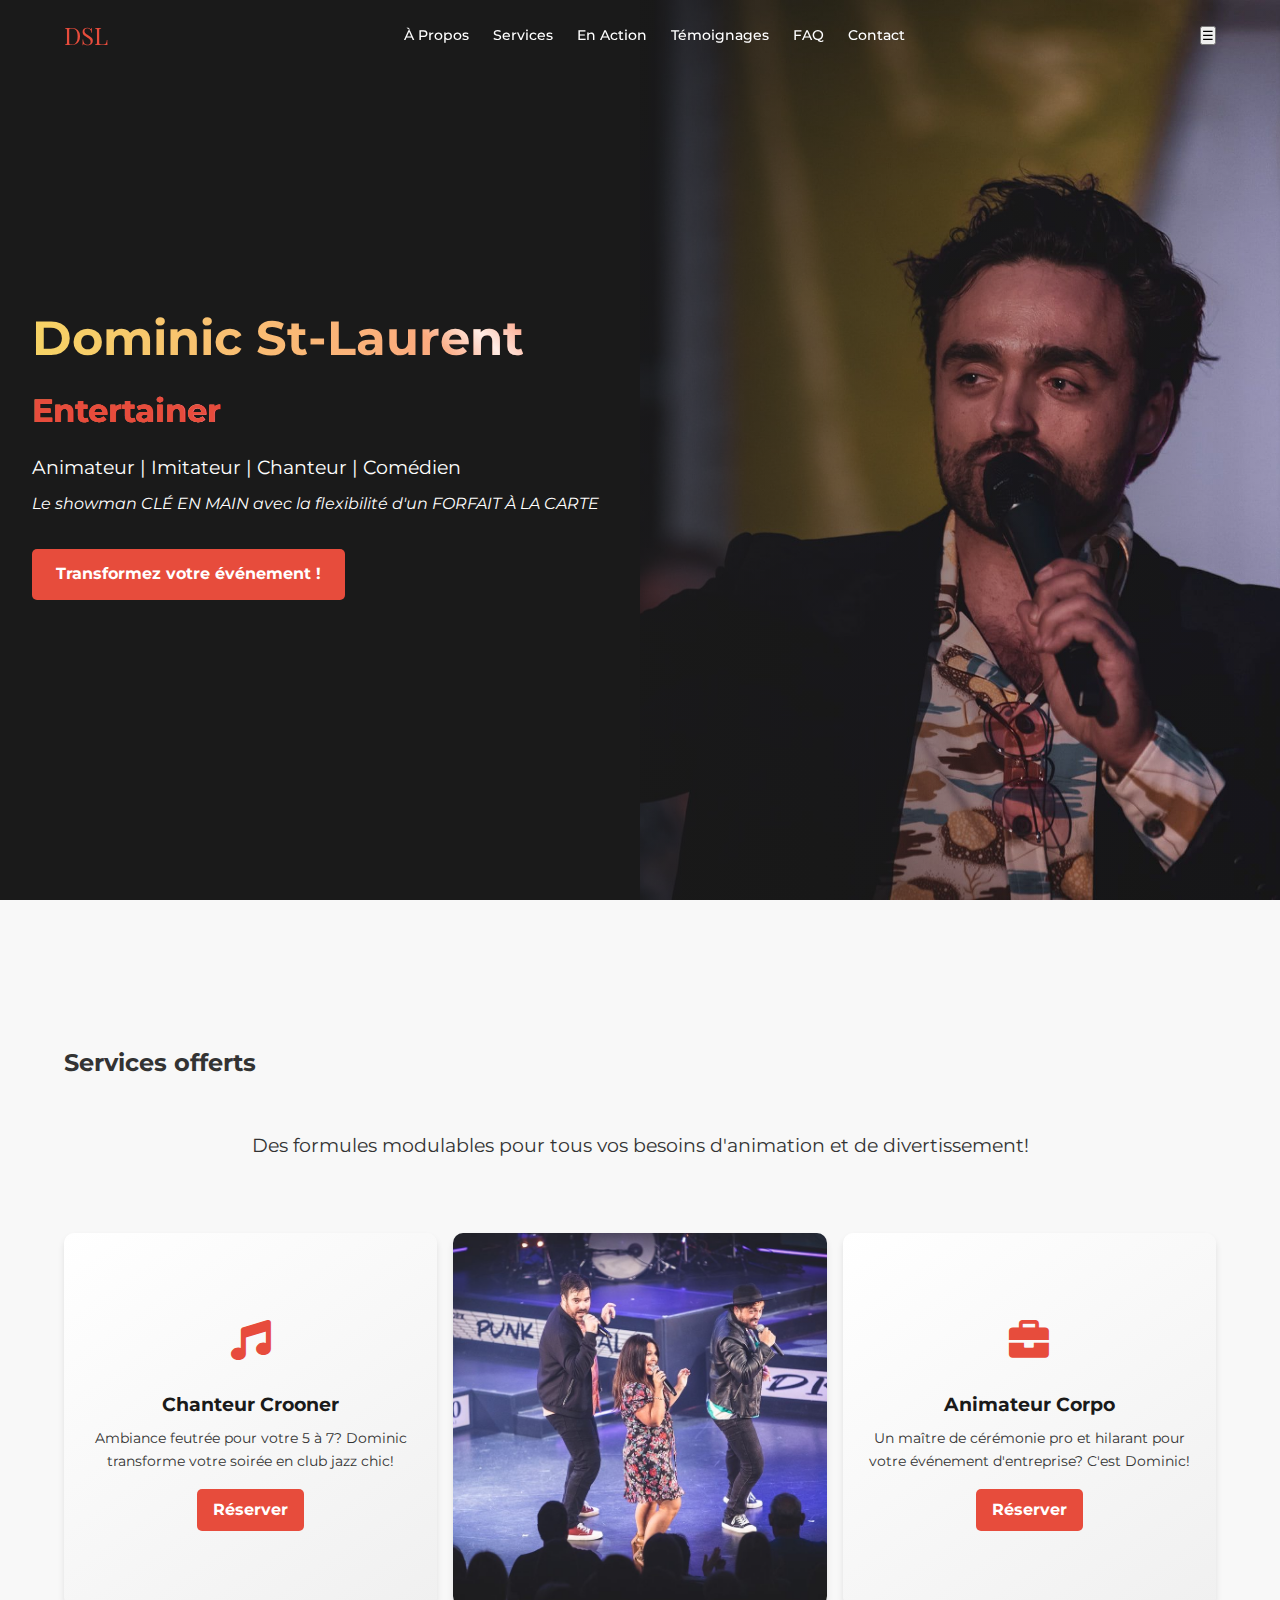
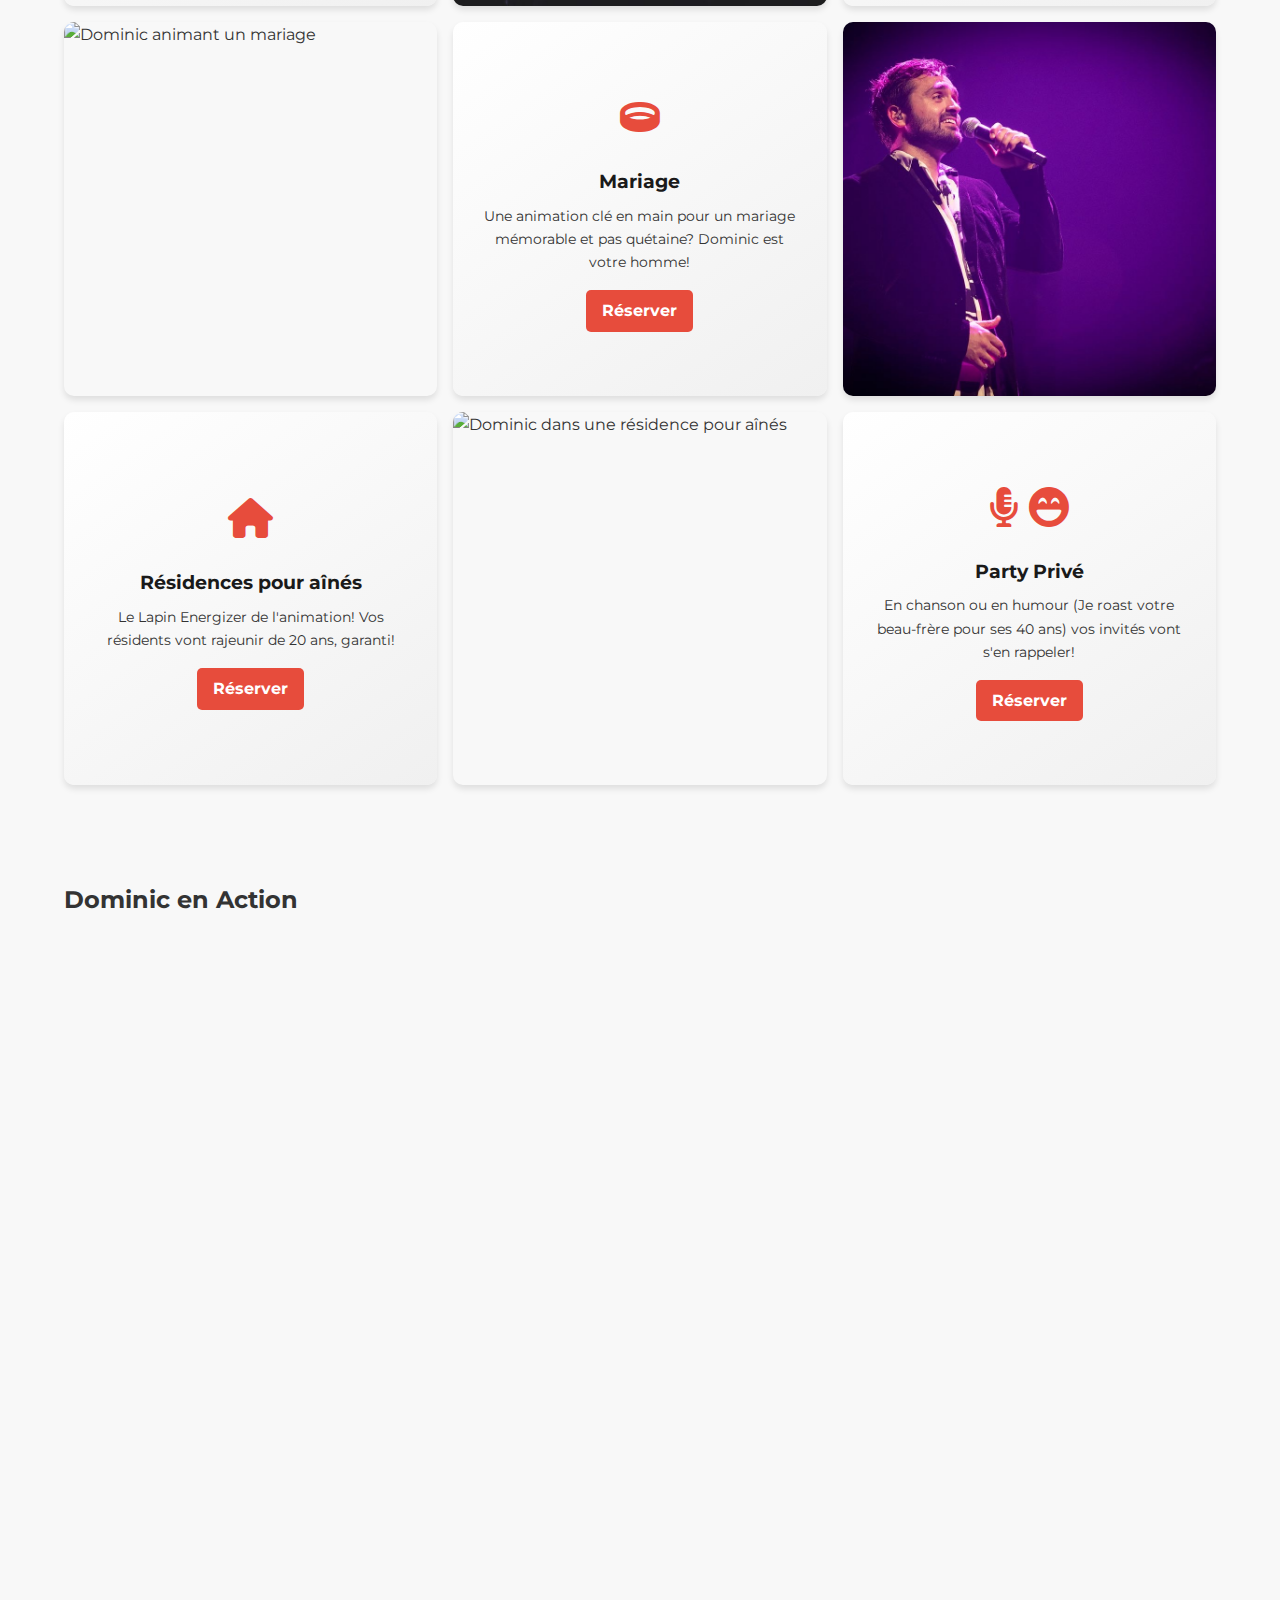
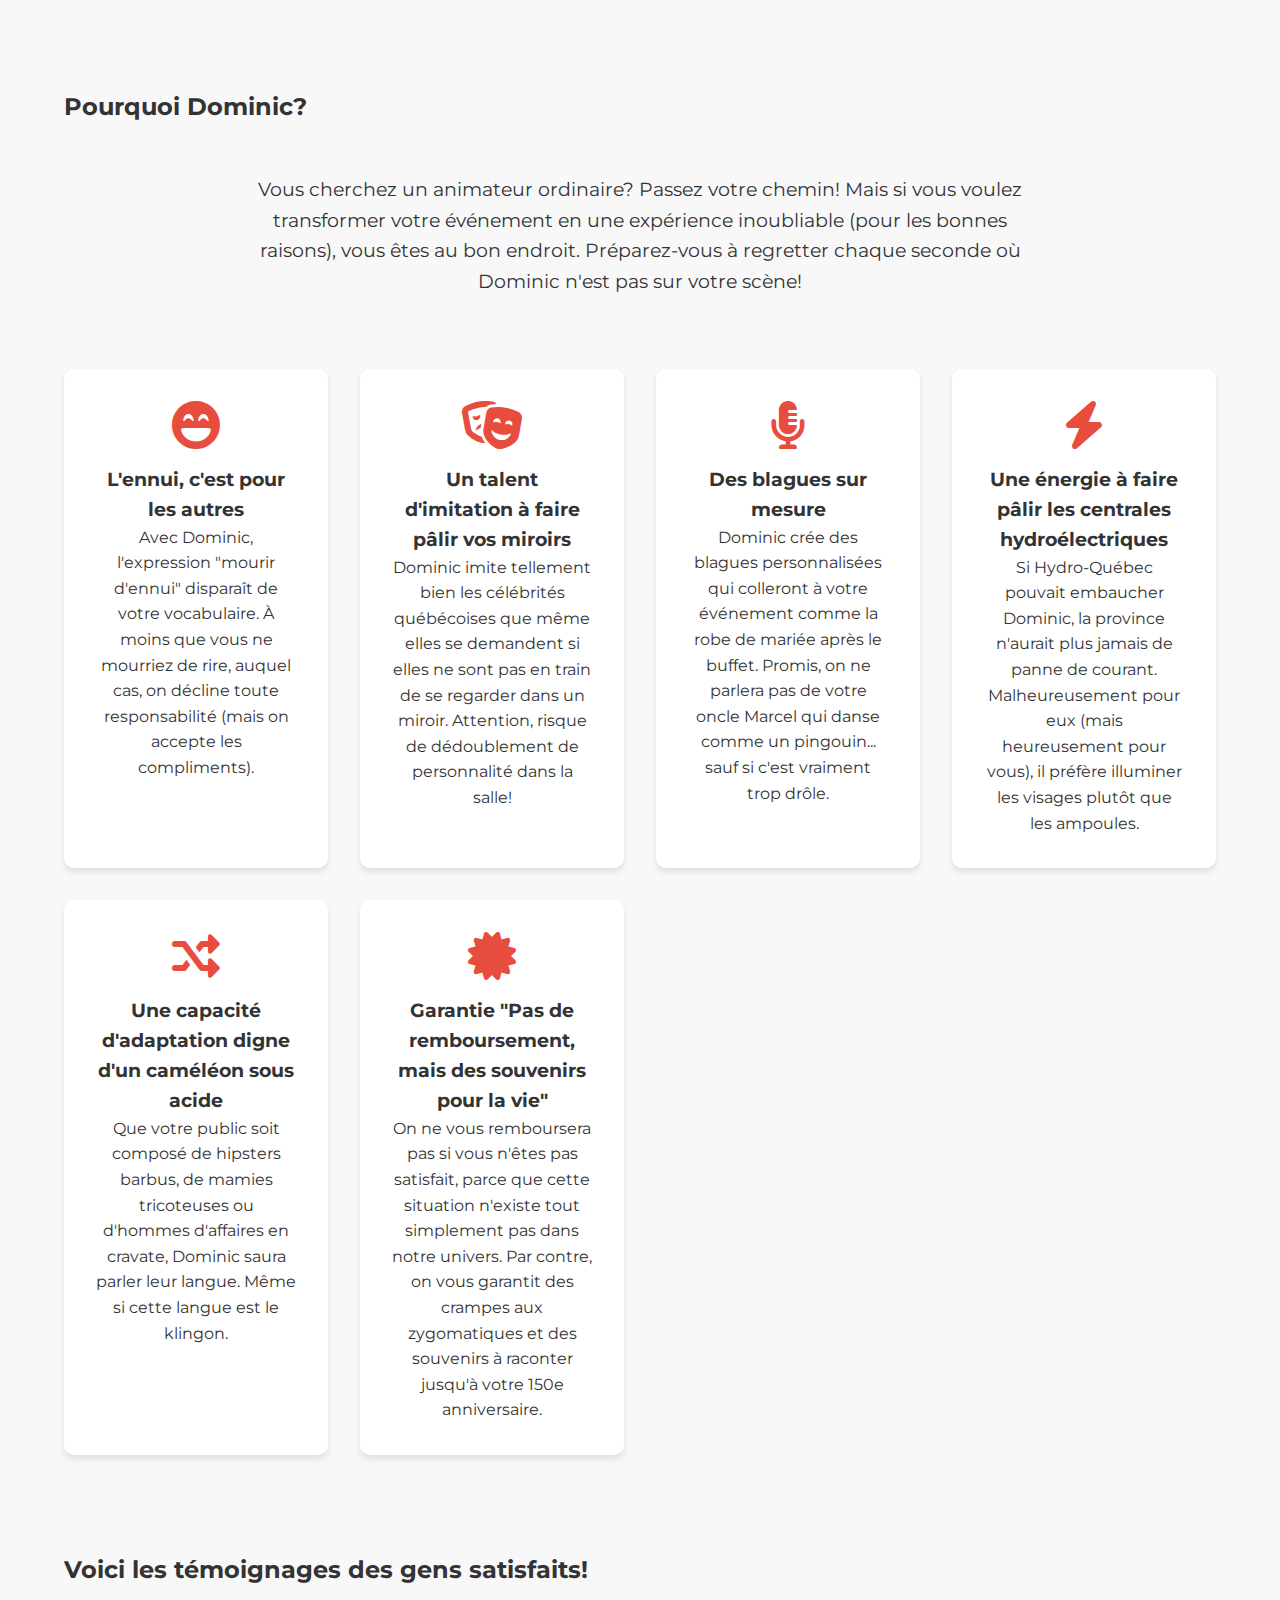
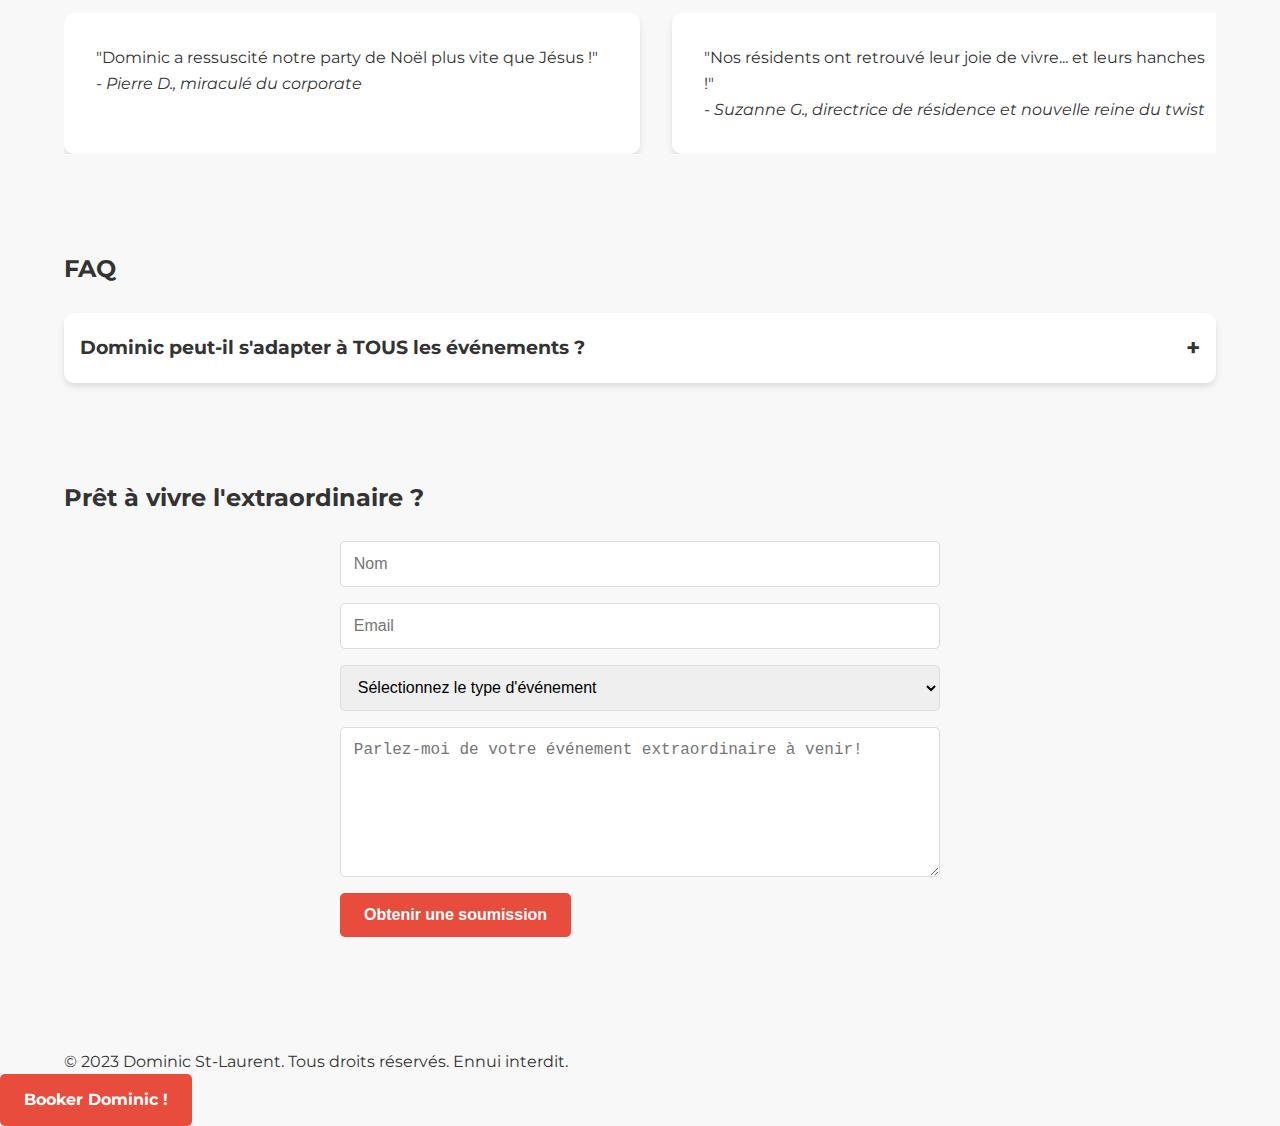
==== commit 42bd65c1: "Correction du nom de fichier de l'image Dominic Radio Cassette" ====
--- a/index.html
+++ b/index.html
@@ -50,7 +50,7 @@
                     <a href="#contact" class="service-cta">Réserver</a>
                 </div>
                 <div class="service-image">
-                    <img src="images/Dominic Radio Cassette.jpg" alt="Dominic en chanteur crooner">
+                    <img src="images/Dominic-Radio-Cassette.jpg" alt="Dominic en chanteur crooner">
                 </div>
 
                 <div class="service-card">
--- a/css/style.css
+++ b/css/style.css
@@ -7,7 +7,6 @@
   --text-color: #333;
   --bg-color: #f8f8f8;
   --transition: all 0.3s cubic-bezier(0.25, 0.8, 0.25, 1);
-  --primary-color-dark: #0f0f0f; /* Ajouté pour le dégradé dans l'en-tête */
 }
 
 * {
@@ -84,10 +83,6 @@
   flex: 1;
   padding: 2rem;
   max-width: 50%;
-  display: flex;
-  flex-direction: column;
-  justify-content: center;
-  align-items: flex-start;
   animation: fadeInLeft 1s ease-out;
 }
 
@@ -122,7 +117,6 @@
   border-radius: 5px;
   font-weight: bold;
   transition: background-color 0.3s ease;
-  margin-top: 1rem;
 }
 
 .cta-button:hover {
@@ -162,11 +156,13 @@
 @media (max-width: 768px) {
   .hero {
     flex-direction: column;
+    padding-top: 80px; /* Ajustez cette valeur selon la hauteur de votre barre de navigation */
   }
   
   .hero-content {
     max-width: 100%;
     text-align: center;
+    padding-top: 2rem;
   }
   
   .hero-image {
@@ -342,6 +338,17 @@
 @media (max-width: 768px) {
   .nav-links {
     display: none;
+    position: absolute;
+    top: 100%;
+    left: 0;
+    width: 100%;
+    background-color: var(--primary-color);
+    padding: 1rem;
+  }
+
+  .nav-links.show {
+    display: flex;
+    flex-direction: column;
   }
 
   .mobile-menu-btn {
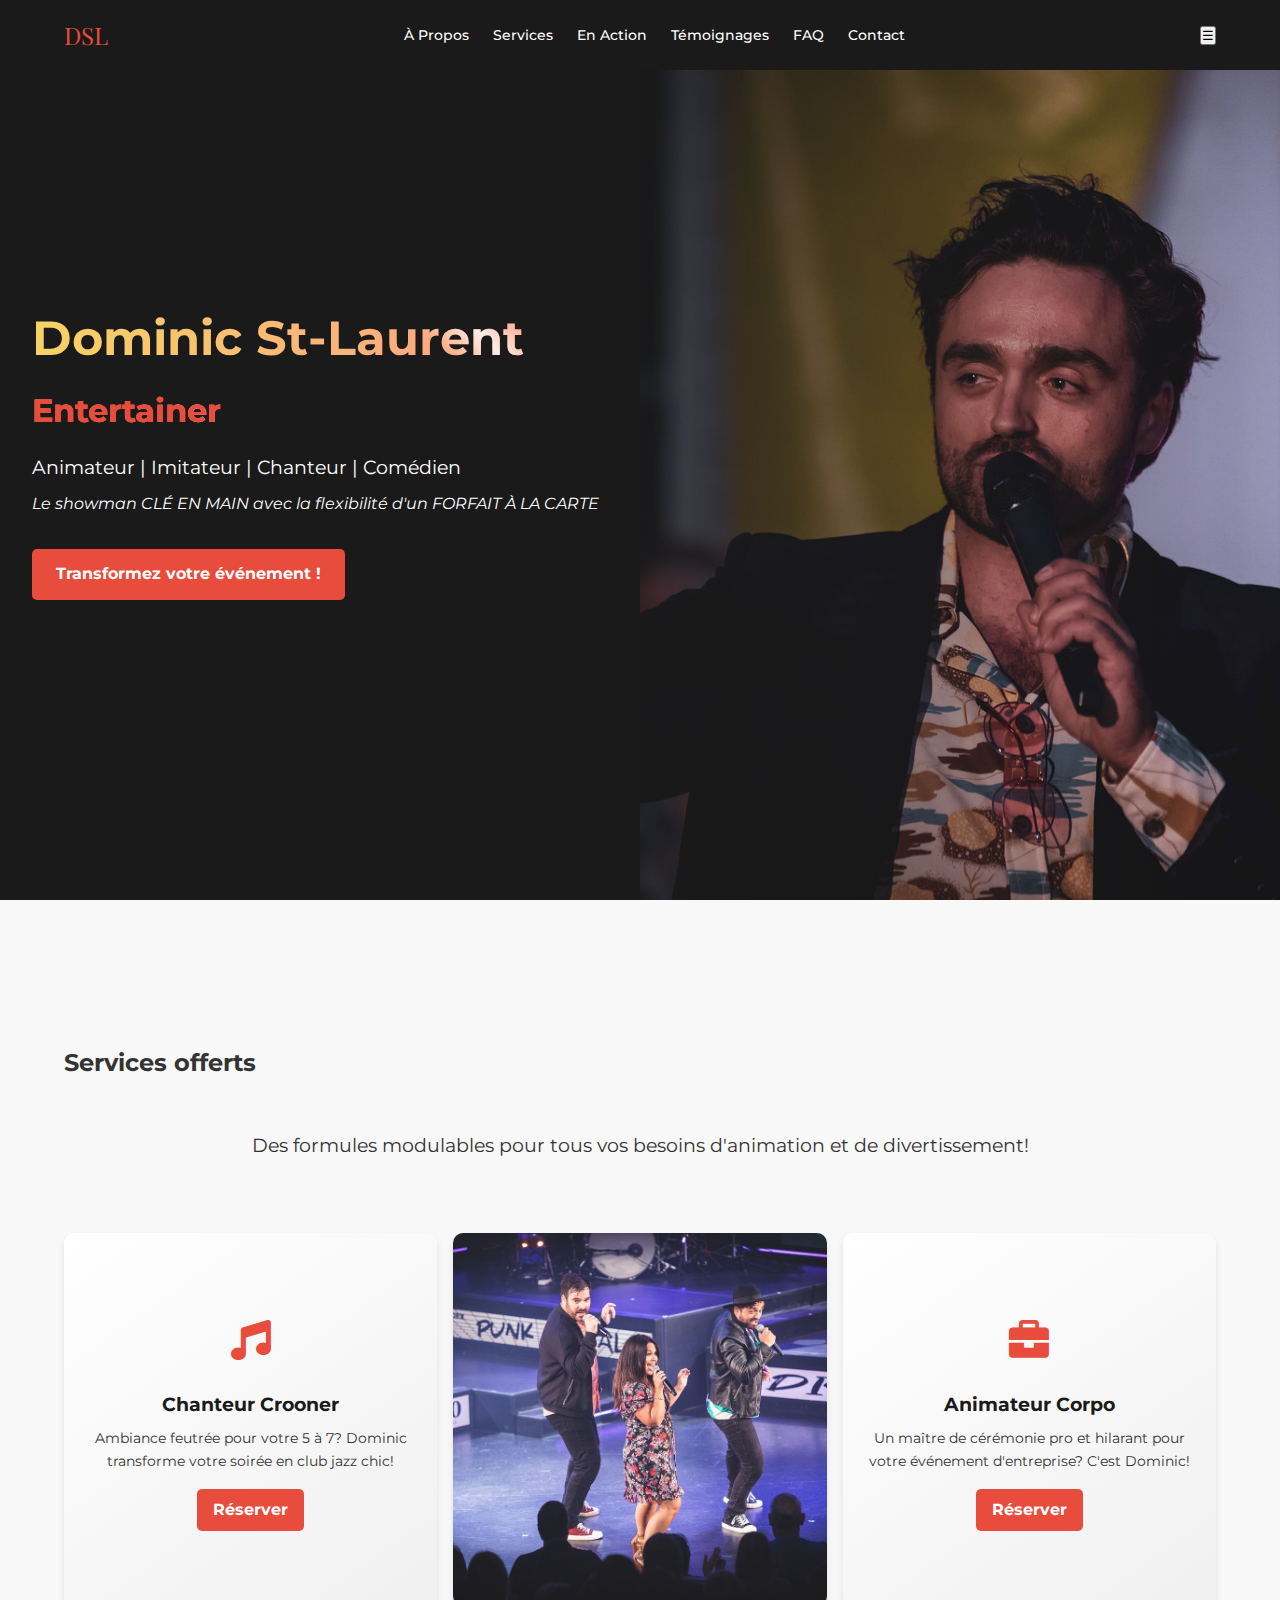
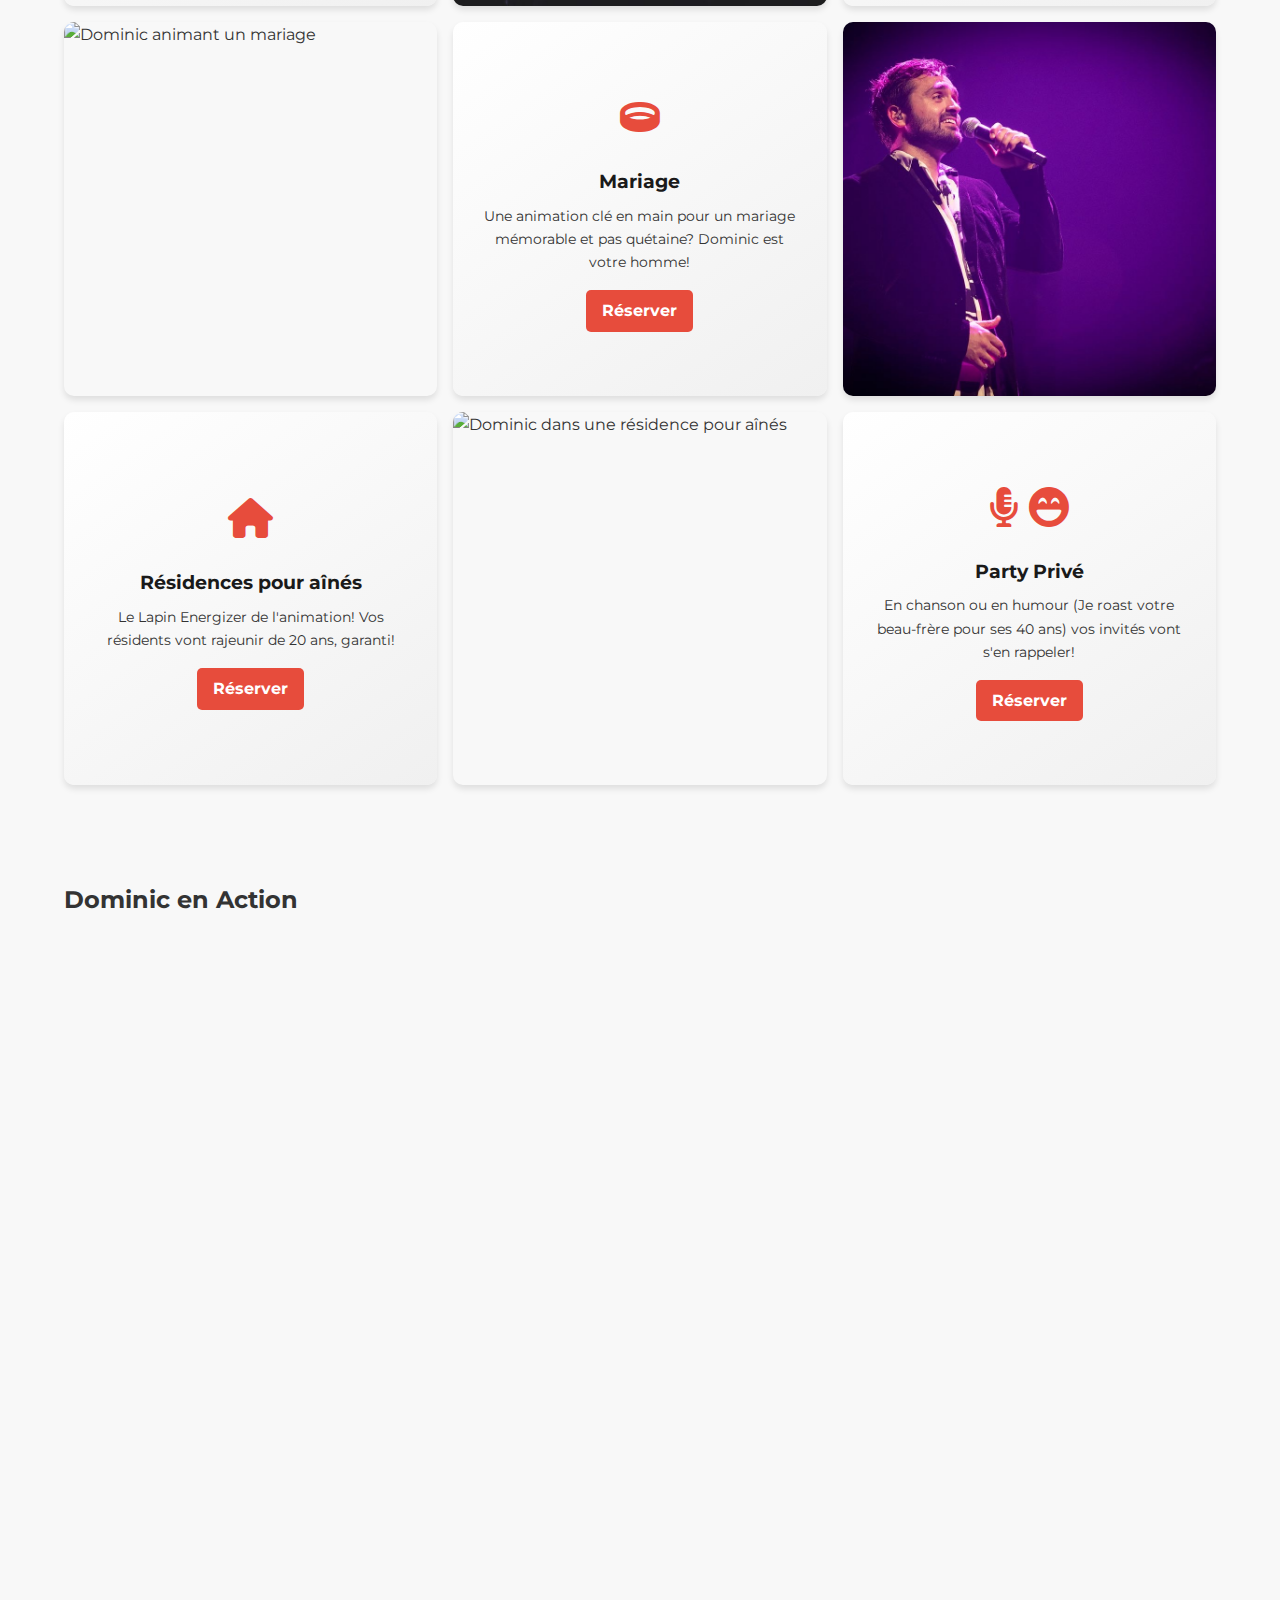
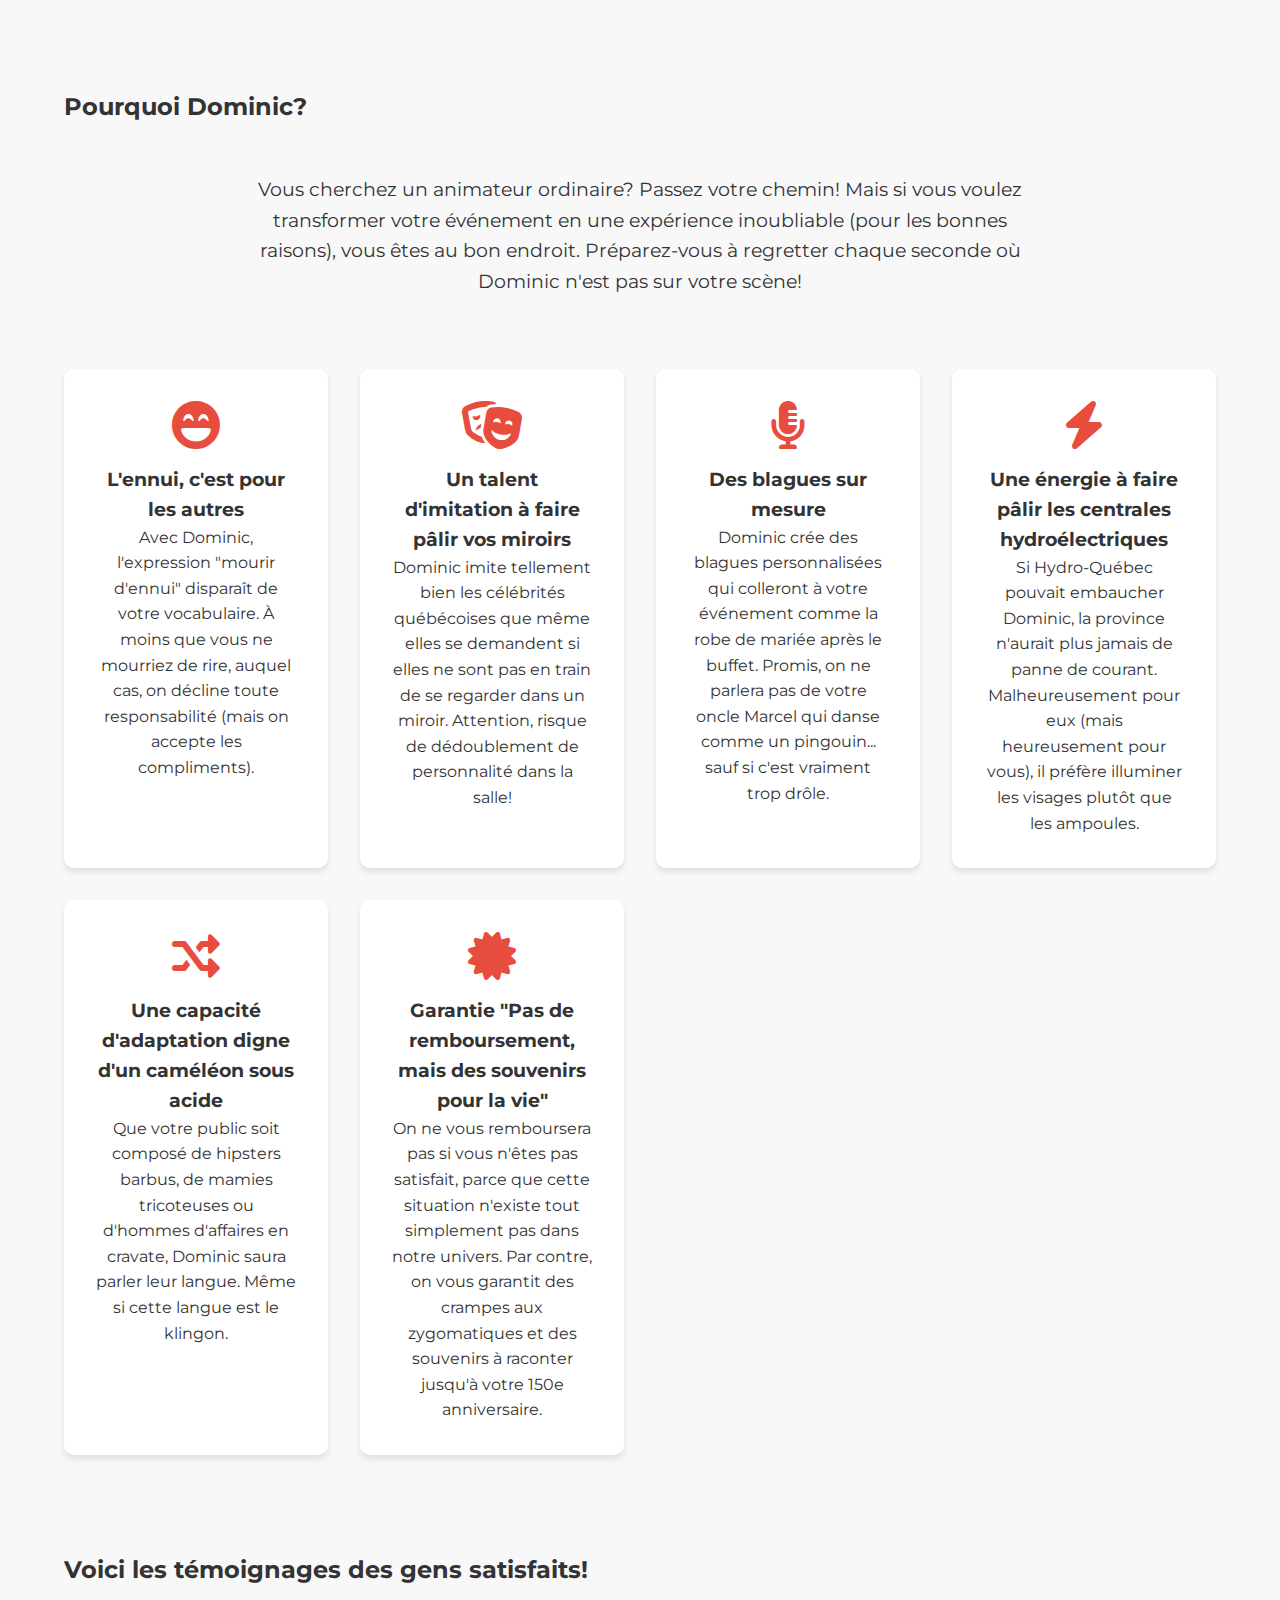
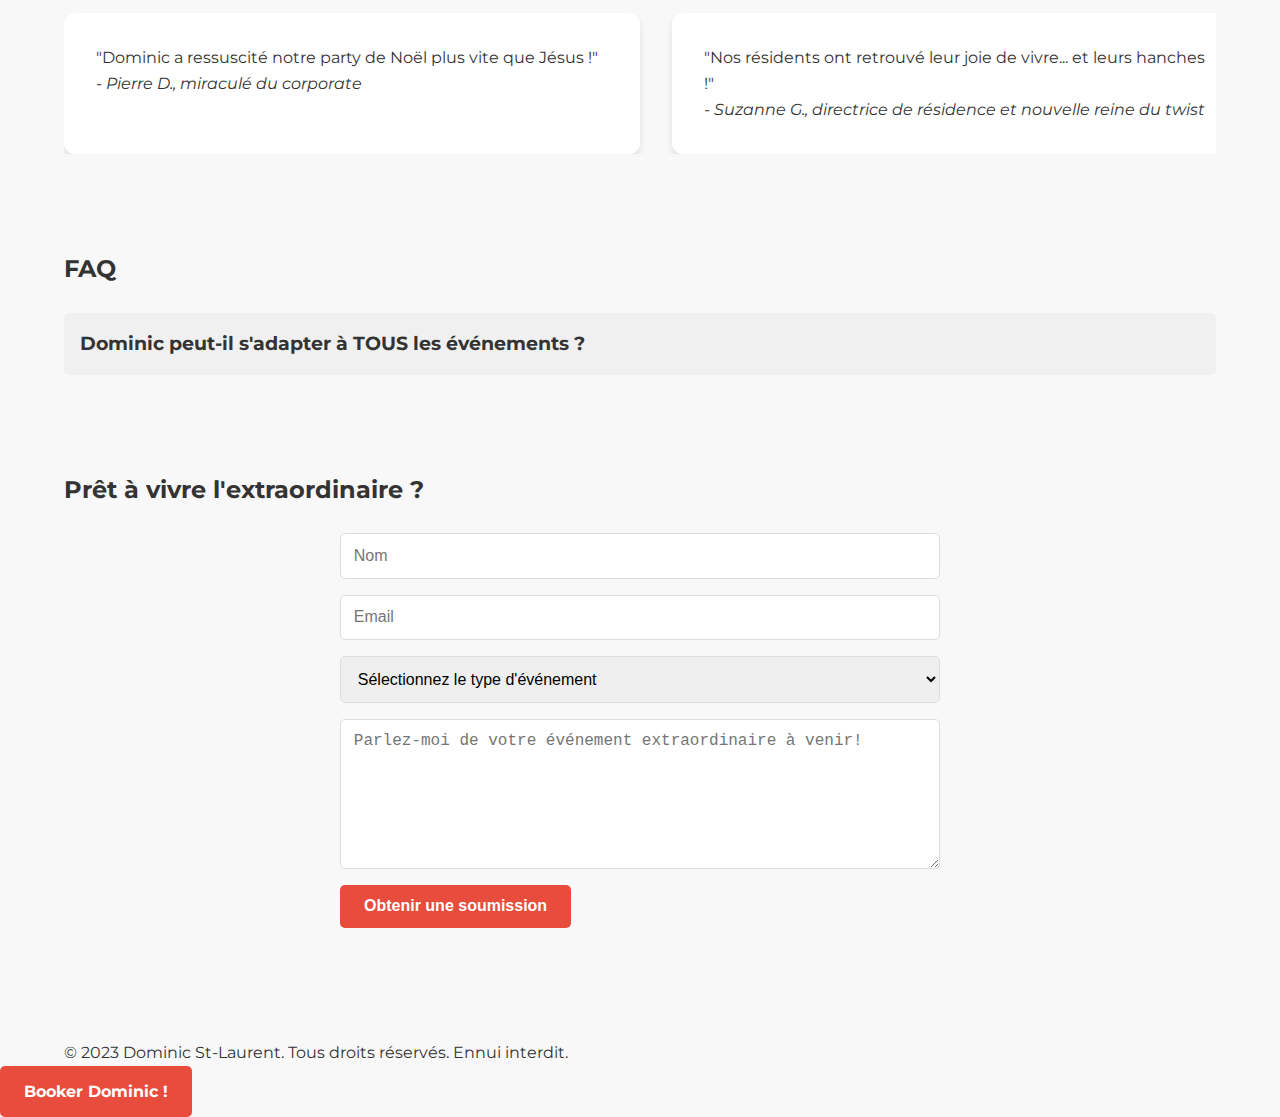
==== commit 8abc975a: "corrections pour la faq et cie" ====
--- a/index.html
+++ b/index.html
@@ -27,7 +27,7 @@
 
     <section class="hero">
         <div class="hero-content">
-            <h1 class="magic-text">Dominic St-Laurent</h1>
+            <h1 class="magic-text">Dominic<br class="mobile-break"> St-Laurent</h1>
             <h2 class="magic-text">Entertainer</h2>
             <p>Animateur | Imitateur | Chanteur | Comédien</p>
             <p class="subtitle">Le showman CLÉ EN MAIN avec la flexibilité d'un FORFAIT À LA CARTE</p>
--- a/css/style.css
+++ b/css/style.css
@@ -30,16 +30,18 @@
 
 /* Header */
 header {
-    background: linear-gradient(to bottom, var(--primary-color), var(--primary-color-dark));
+    background-color: var(--primary-color);
     padding: 1rem 0;
     position: fixed;
     width: 100%;
     z-index: 1000;
     transition: var(--transition);
-}
-
-header.sticky {
-    background-color: var(--primary-color);
+    top: 0;
+}
+
+/* Ajoutez ceci pour l'effet de flottement */
+header.floating {
+    background-color: rgba(26, 26, 26, 0.9); /* Utilisez la couleur primaire avec de l'opacité */
     box-shadow: 0 2px 10px rgba(0,0,0,0.1);
 }
 
@@ -262,37 +264,25 @@
 
 /* FAQ Section */
 .faq-item {
-  background-color: #fff;
-  border-radius: 10px;
-  padding: 1rem;
-  margin-bottom: 1rem;
-  box-shadow: 0 4px 6px rgba(0,0,0,0.1);
+    margin-bottom: 1rem;
 }
 
 .faq-question {
-  cursor: pointer;
-  font-weight: bold;
-  display: flex;
-  justify-content: space-between;
-  align-items: center;
-}
-
-.faq-question::after {
-  content: '+';
-  font-size: 1.5rem;
-}
-
-.faq-item.active .faq-question::after {
-  content: '-';
+    cursor: pointer;
+    padding: 1rem;
+    background-color: #f0f0f0;
+    border-radius: 5px;
 }
 
 .faq-answer {
-  display: none;
-  padding-top: 1rem;
+    display: none;
+    padding: 1rem;
+    background-color: #fff;
+    border-radius: 0 0 5px 5px;
 }
 
 .faq-item.active .faq-answer {
-  display: block;
+    display: block;
 }
 
 /* Contact Form */
@@ -522,4 +512,14 @@
   100% {
     background-position: -200% center;
   }
+}
+
+.mobile-break {
+    display: none;
+}
+
+@media (max-width: 768px) {
+    .mobile-break {
+        display: inline;
+    }
 }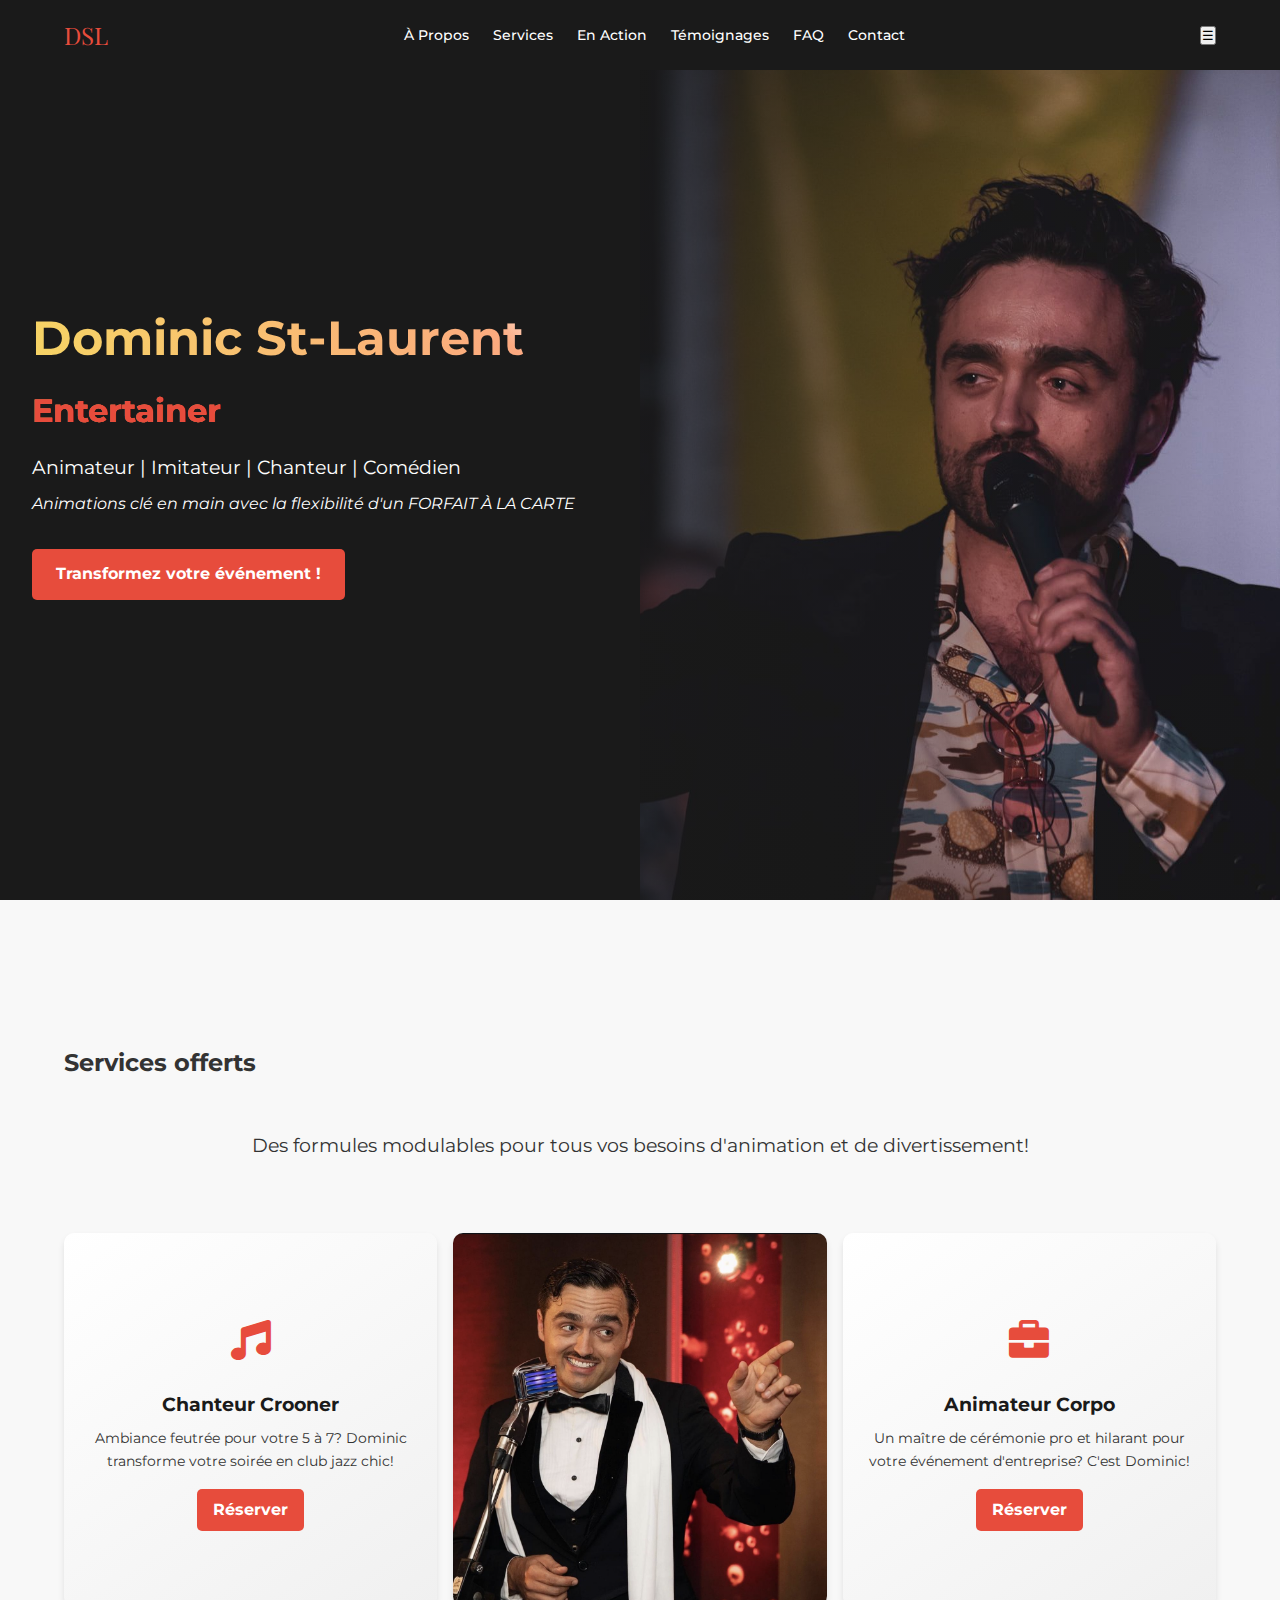
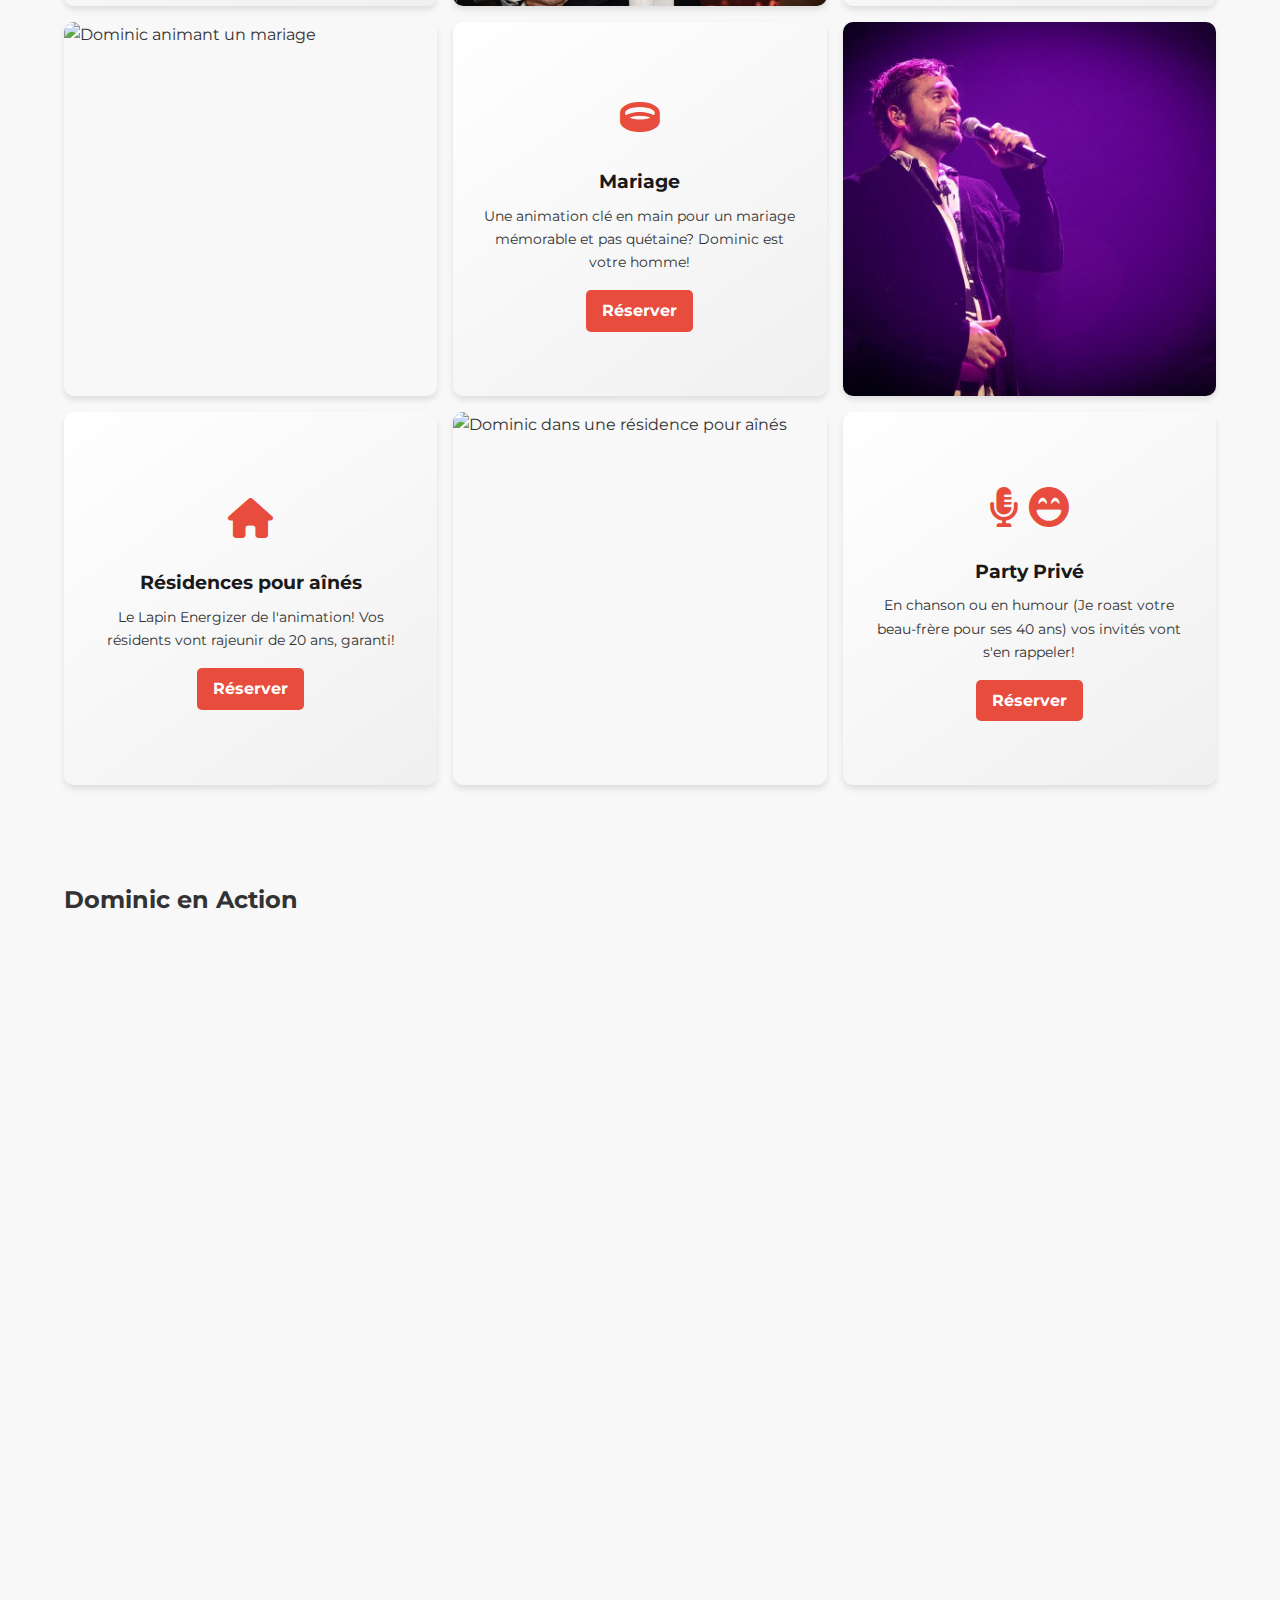
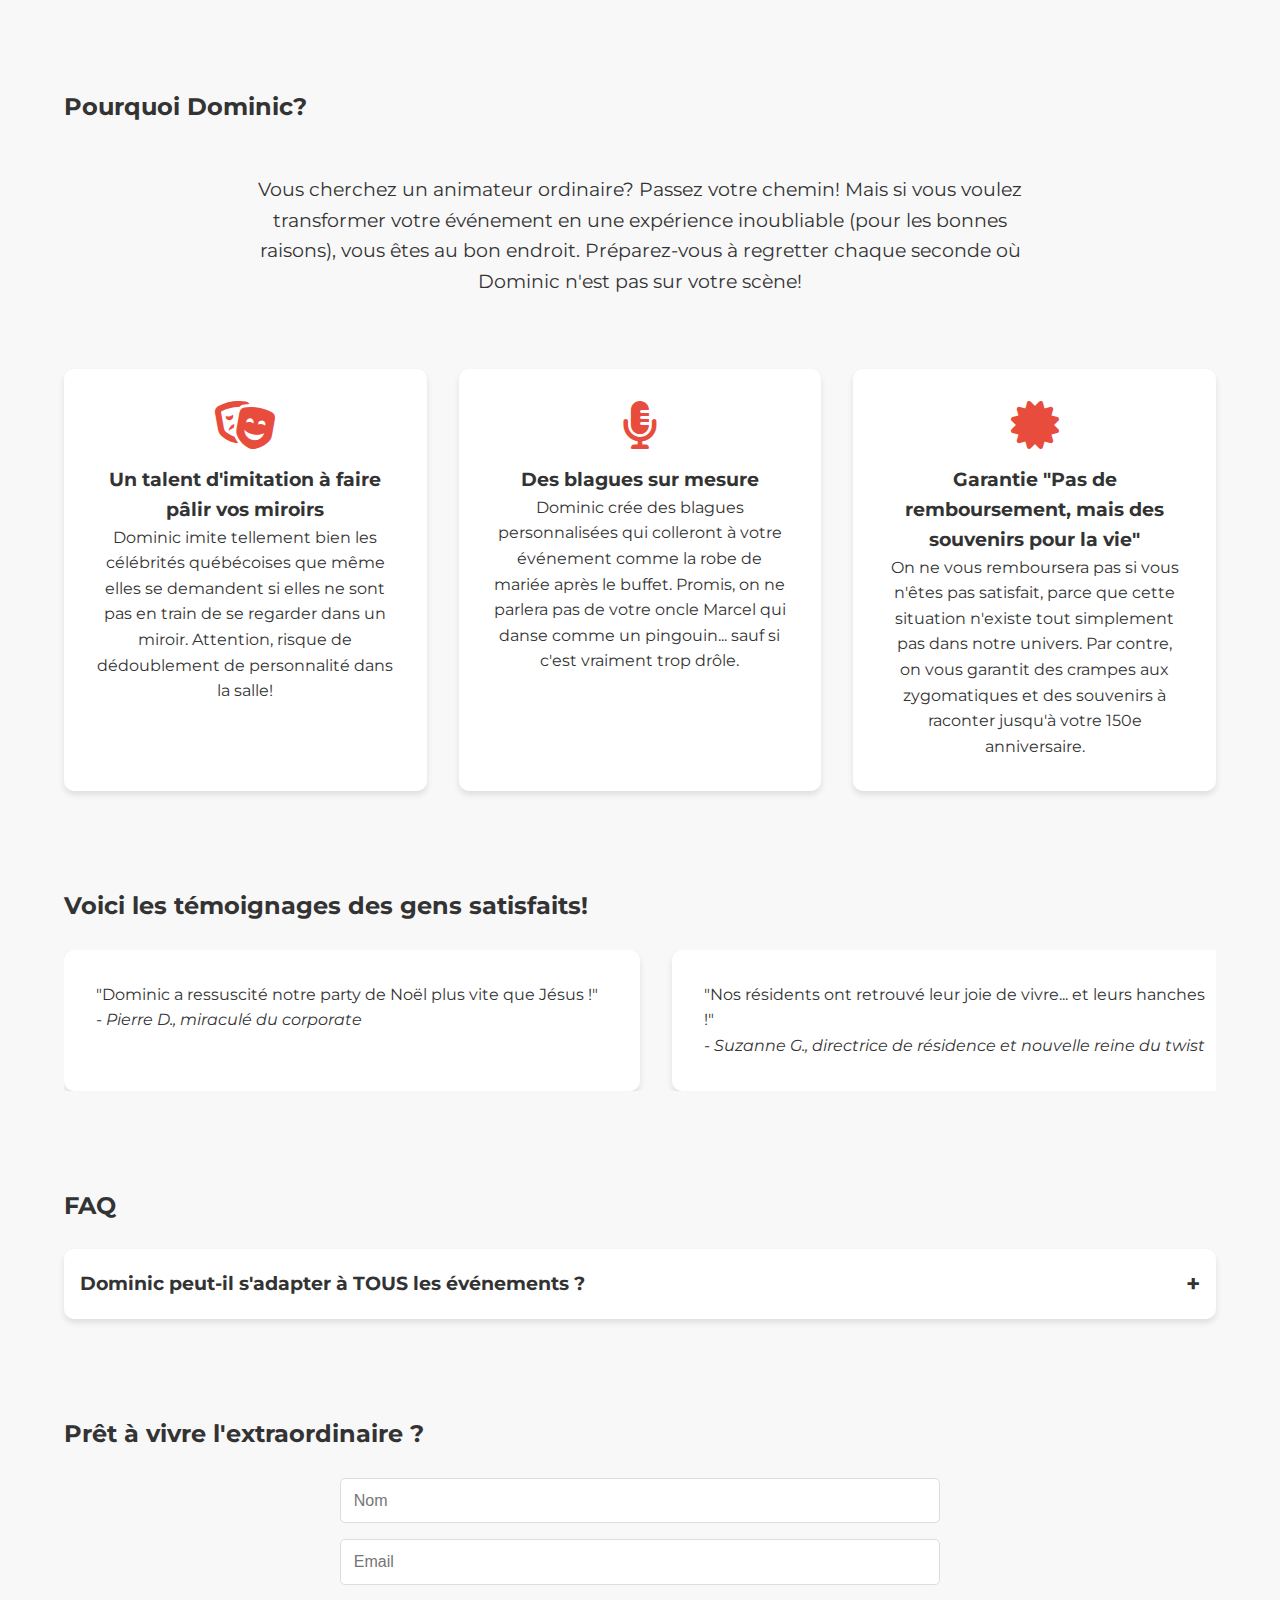
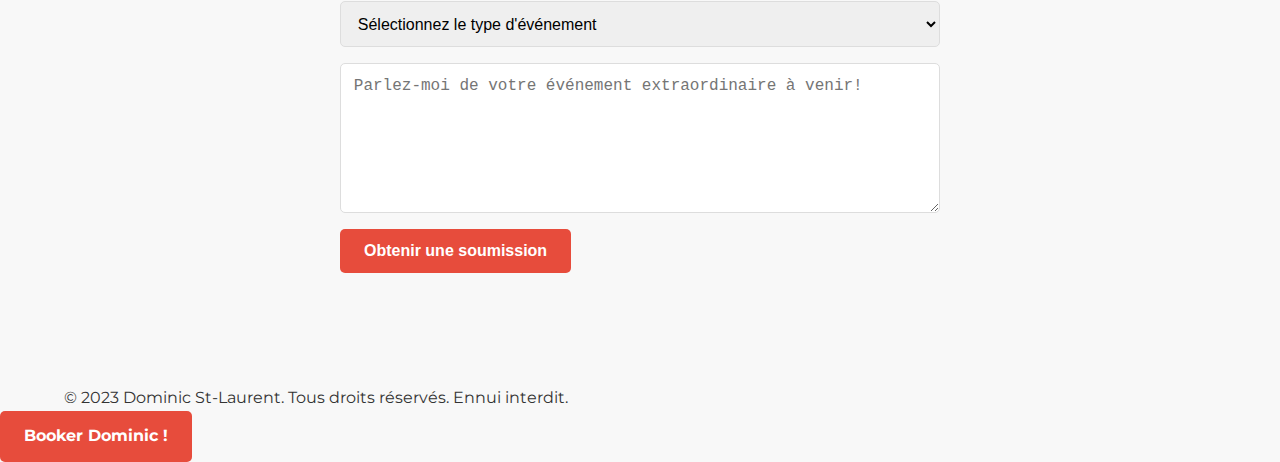
==== commit b112cc8b: "Mise à jour du hero, ajout de nouvelles images et modifications diverses" ====
--- a/index.html
+++ b/index.html
@@ -27,10 +27,10 @@
 
     <section class="hero">
         <div class="hero-content">
-            <h1 class="magic-text">Dominic<br class="mobile-break"> St-Laurent</h1>
-            <h2 class="magic-text">Entertainer</h2>
+            <h1 class="magic-text">Dominic<span class="mobile-break"><br></span> St-Laurent</h1>
+            <h2 class="magic-text entertainer">Entertainer</h2>
             <p>Animateur | Imitateur | Chanteur | Comédien</p>
-            <p class="subtitle">Le showman CLÉ EN MAIN avec la flexibilité d'un FORFAIT À LA CARTE</p>
+            <p class="subtitle">Animations clé en main avec la flexibilité d'un FORFAIT À LA CARTE</p>
             <a href="#contact" class="cta-button">Transformez votre événement !</a>
         </div>
         <div class="hero-image"></div>
@@ -50,7 +50,7 @@
                     <a href="#contact" class="service-cta">Réserver</a>
                 </div>
                 <div class="service-image">
-                    <img src="images/Dominic-Radio-Cassette.jpg" alt="Dominic en chanteur crooner">
+                    <img src="images/Dominic Crooner.PNG" alt="Dominic en chanteur crooner">
                 </div>
 
                 <div class="service-card">
@@ -110,11 +110,7 @@
             <h2 class="section-title">Pourquoi Dominic?</h2>
             <p class="section-intro">Vous cherchez un animateur ordinaire? Passez votre chemin! Mais si vous voulez transformer votre événement en une expérience inoubliable (pour les bonnes raisons), vous êtes au bon endroit. Préparez-vous à regretter chaque seconde où Dominic n'est pas sur votre scène!</p>
             <div class="features">
-                <div class="feature-card">
-                    <i class="fas fa-laugh-beam"></i>
-                    <h3>L'ennui, c'est pour les autres</h3>
-                    <p>Avec Dominic, l'expression "mourir d'ennui" disparaît de votre vocabulaire. À moins que vous ne mourriez de rire, auquel cas, on décline toute responsabilité (mais on accepte les compliments).</p>
-                </div>
+                
                 <div class="feature-card">
                     <i class="fas fa-theater-masks"></i>
                     <h3>Un talent d'imitation à faire pâlir vos miroirs</h3>
@@ -124,16 +120,6 @@
                     <i class="fas fa-microphone-alt"></i>
                     <h3>Des blagues sur mesure</h3>
                     <p>Dominic crée des blagues personnalisées qui colleront à votre événement comme la robe de mariée après le buffet. Promis, on ne parlera pas de votre oncle Marcel qui danse comme un pingouin... sauf si c'est vraiment trop drôle.</p>
-                </div>
-                <div class="feature-card">
-                    <i class="fas fa-bolt"></i>
-                    <h3>Une énergie à faire pâlir les centrales hydroélectriques</h3>
-                    <p>Si Hydro-Québec pouvait embaucher Dominic, la province n'aurait plus jamais de panne de courant. Malheureusement pour eux (mais heureusement pour vous), il préfère illuminer les visages plutôt que les ampoules.</p>
-                </div>
-                <div class="feature-card">
-                    <i class="fas fa-random"></i>
-                    <h3>Une capacité d'adaptation digne d'un caméléon sous acide</h3>
-                    <p>Que votre public soit composé de hipsters barbus, de mamies tricoteuses ou d'hommes d'affaires en cravate, Dominic saura parler leur langue. Même si cette langue est le klingon.</p>
                 </div>
                 <div class="feature-card">
                     <i class="fas fa-certificate"></i>
--- a/css/style.css
+++ b/css/style.css
@@ -30,7 +30,7 @@
 
 /* Header */
 header {
-    background-color: var(--primary-color);
+    background-color: var(--primary-color); /* Utilise la couleur primaire définie dans vos variables CSS */
     padding: 1rem 0;
     position: fixed;
     width: 100%;
@@ -39,7 +39,6 @@
     top: 0;
 }
 
-/* Ajoutez ceci pour l'effet de flottement */
 header.floating {
     background-color: rgba(26, 26, 26, 0.9); /* Utilisez la couleur primaire avec de l'opacité */
     box-shadow: 0 2px 10px rgba(0,0,0,0.1);
@@ -91,12 +90,18 @@
 .hero-content h1 {
   font-size: 3rem;
   margin-bottom: 0.5rem;
-}
-
-.hero-content h2 {
+  display: block;  /* Assure que le nom prend toute la largeur */
+}
+
+.hero-content .entertainer {
   font-size: 2rem;
   color: var(--secondary-color);
   margin-bottom: 1rem;
+  display: block;  /* Assure que "Entertainer" est sur sa propre ligne */
+}
+
+.mobile-break {
+  display: none;  /* Cache le saut de ligne sur desktop */
 }
 
 .hero-content p {
@@ -155,21 +160,32 @@
   }
 }
 
+/* Media query pour les appareils mobiles */
 @media (max-width: 768px) {
   .hero {
     flex-direction: column;
-    padding-top: 80px; /* Ajustez cette valeur selon la hauteur de votre barre de navigation */
   }
   
   .hero-content {
     max-width: 100%;
     text-align: center;
-    padding-top: 2rem;
   }
   
   .hero-image {
     height: 50vh;
     width: 100%;
+  }
+
+  .hero-content h1 {
+    font-size: 2.5rem;
+  }
+
+  .hero-content .entertainer {
+    font-size: 1.8rem;
+  }
+
+  .mobile-break {
+    display: inline;  /* Affiche le saut de ligne sur mobile */
   }
 }
 
@@ -264,25 +280,37 @@
 
 /* FAQ Section */
 .faq-item {
-    margin-bottom: 1rem;
+  background-color: #fff;
+  border-radius: 10px;
+  padding: 1rem;
+  margin-bottom: 1rem;
+  box-shadow: 0 4px 6px rgba(0,0,0,0.1);
 }
 
 .faq-question {
-    cursor: pointer;
-    padding: 1rem;
-    background-color: #f0f0f0;
-    border-radius: 5px;
+  cursor: pointer;
+  font-weight: bold;
+  display: flex;
+  justify-content: space-between;
+  align-items: center;
+}
+
+.faq-question::after {
+  content: '+';
+  font-size: 1.5rem;
+}
+
+.faq-item.active .faq-question::after {
+  content: '-';
 }
 
 .faq-answer {
-    display: none;
-    padding: 1rem;
-    background-color: #fff;
-    border-radius: 0 0 5px 5px;
+  display: none;
+  padding-top: 1rem;
 }
 
 .faq-item.active .faq-answer {
-    display: block;
+  display: block;
 }
 
 /* Contact Form */
@@ -328,17 +356,6 @@
 @media (max-width: 768px) {
   .nav-links {
     display: none;
-    position: absolute;
-    top: 100%;
-    left: 0;
-    width: 100%;
-    background-color: var(--primary-color);
-    padding: 1rem;
-  }
-
-  .nav-links.show {
-    display: flex;
-    flex-direction: column;
   }
 
   .mobile-menu-btn {
@@ -512,14 +529,4 @@
   100% {
     background-position: -200% center;
   }
-}
-
-.mobile-break {
-    display: none;
-}
-
-@media (max-width: 768px) {
-    .mobile-break {
-        display: inline;
-    }
 }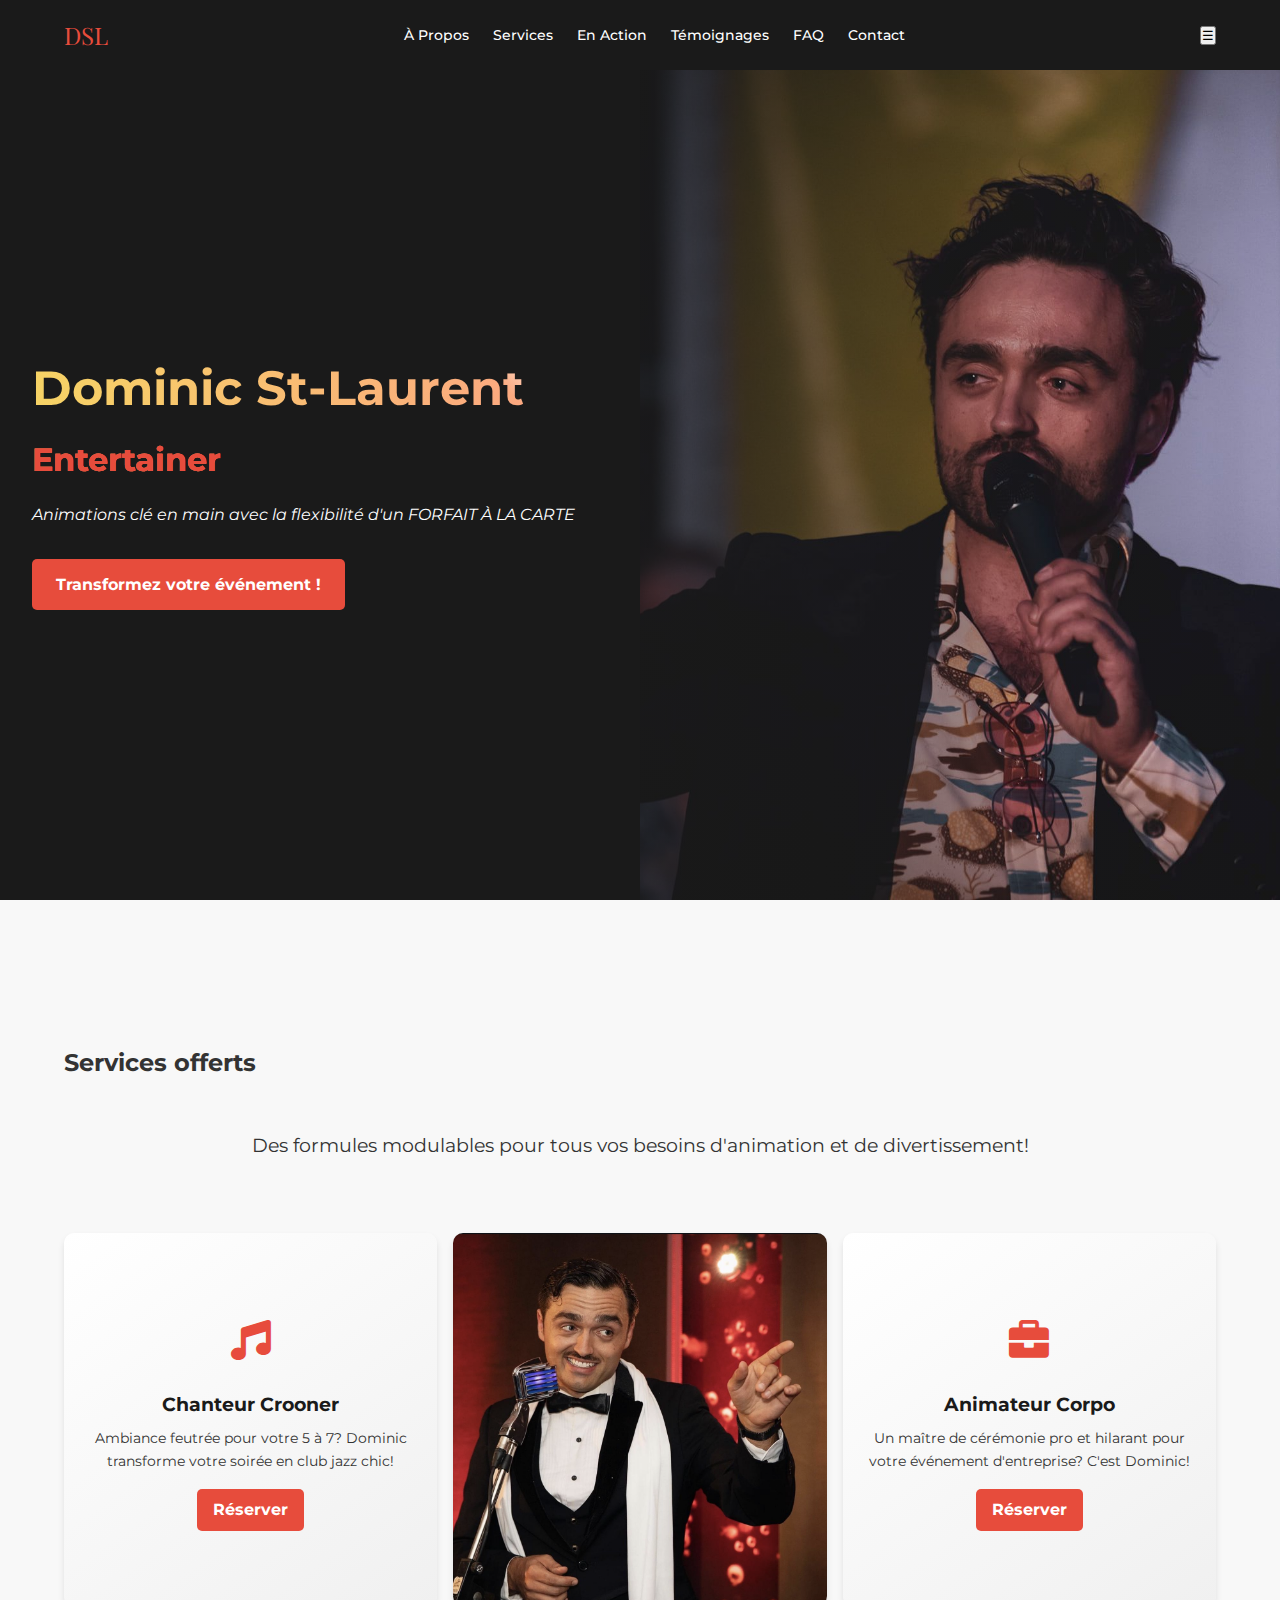
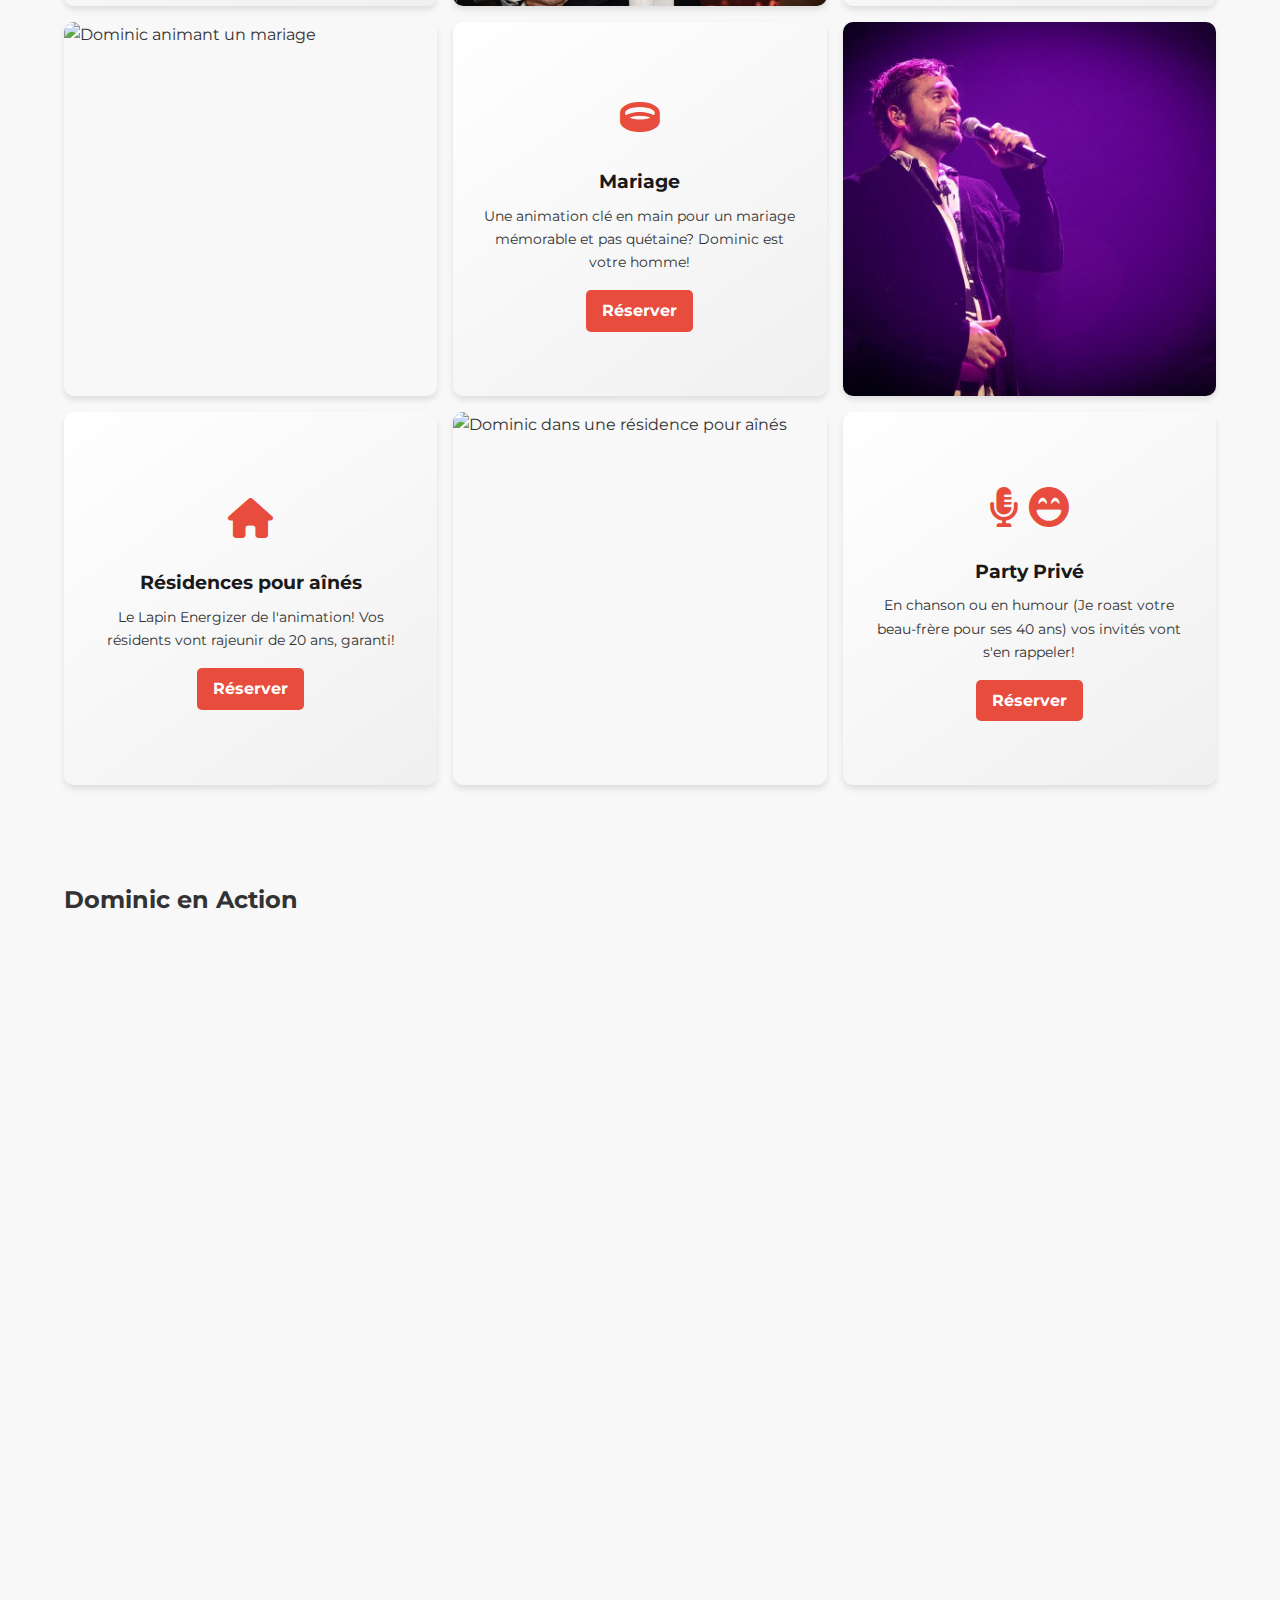
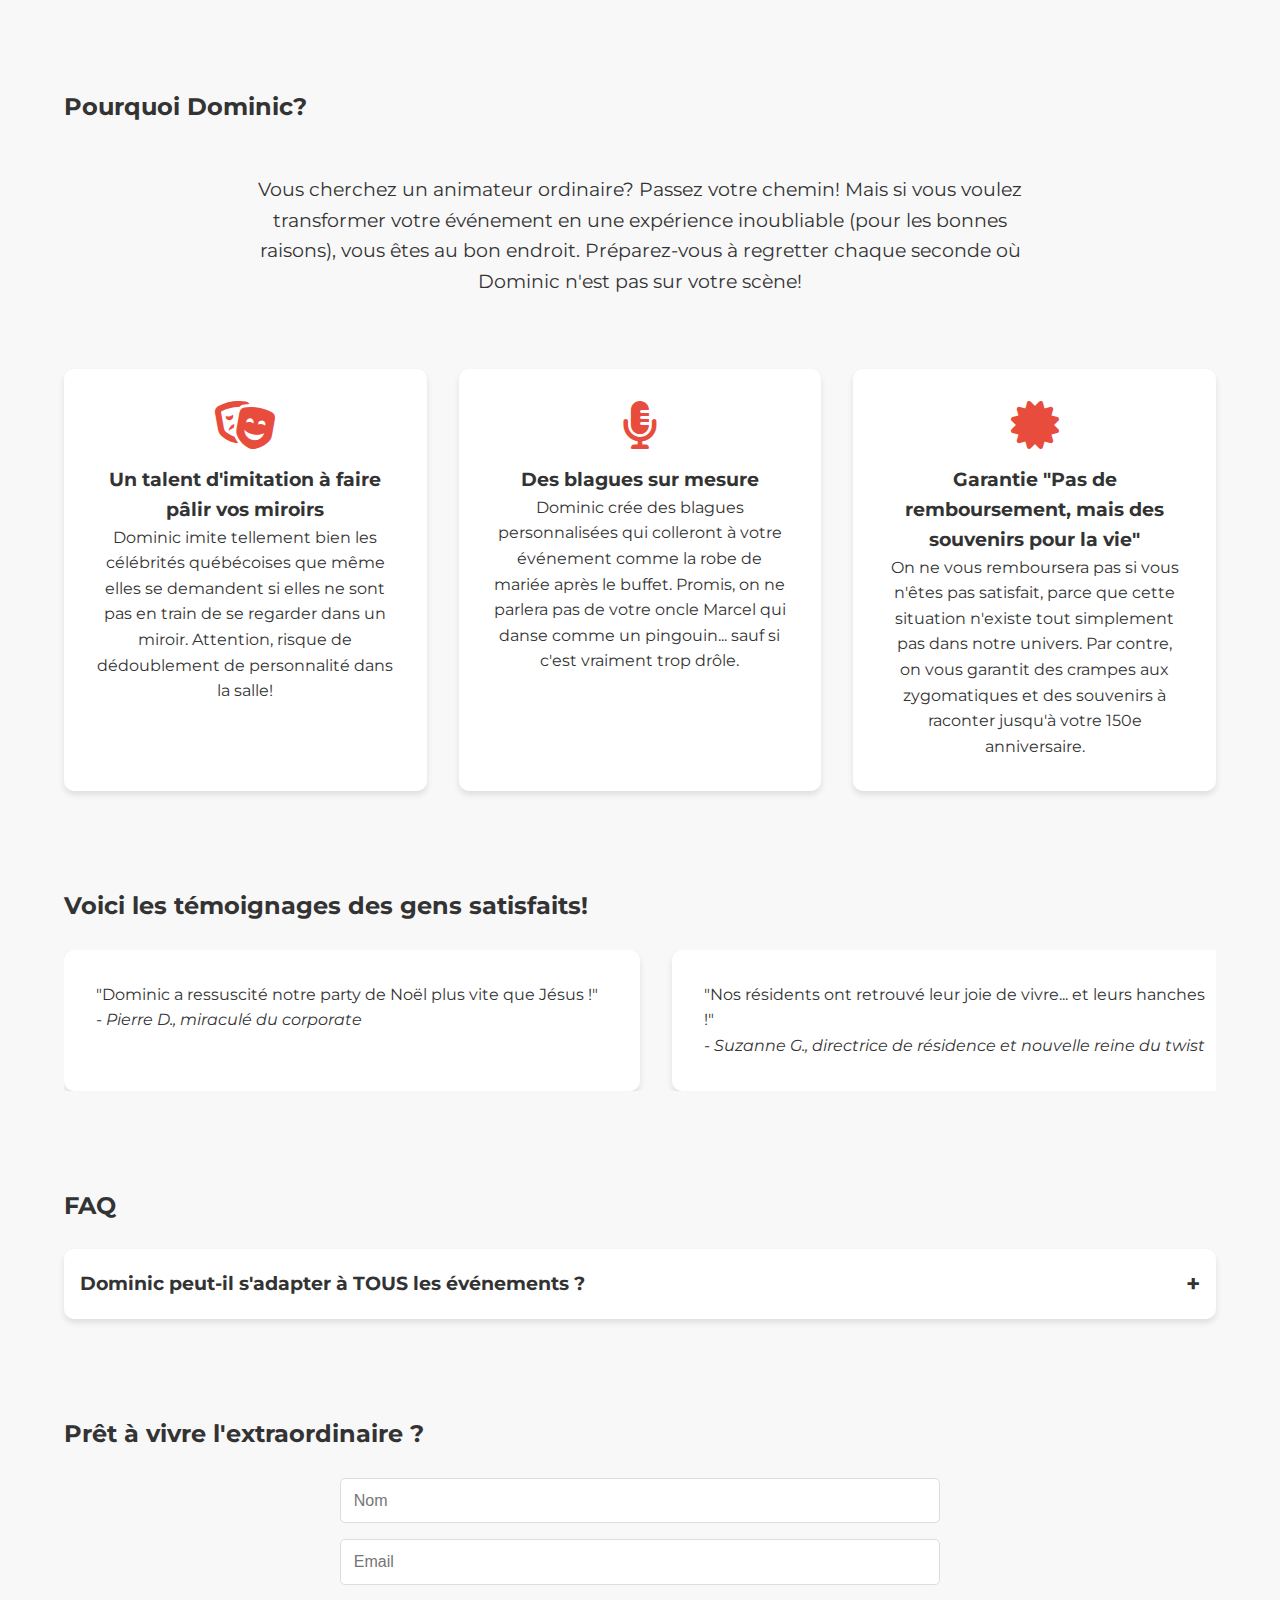
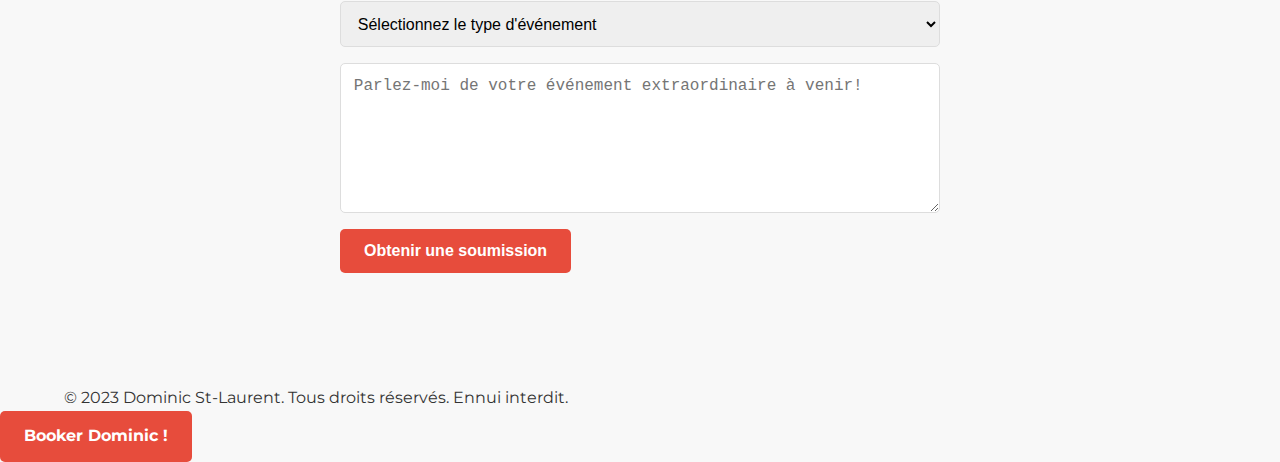
==== commit ea909ac2: "adjusted width of the cta button" ====
--- a/index.html
+++ b/index.html
@@ -29,7 +29,6 @@
         <div class="hero-content">
             <h1 class="magic-text">Dominic<span class="mobile-break"><br></span> St-Laurent</h1>
             <h2 class="magic-text entertainer">Entertainer</h2>
-            <p>Animateur | Imitateur | Chanteur | Comédien</p>
             <p class="subtitle">Animations clé en main avec la flexibilité d'un FORFAIT À LA CARTE</p>
             <a href="#contact" class="cta-button">Transformez votre événement !</a>
         </div>
--- a/css/style.css
+++ b/css/style.css
@@ -73,18 +73,36 @@
 
 /* Hero Section */
 .hero {
-  height: 100vh;
+  min-height: 100vh;
   display: flex;
   align-items: center;
   background-color: var(--primary-color);
   color: #fff;
+  padding-top: 60px; /* Ajoutez ceci pour donner de l'espace en haut */
+  position: relative; /* Ajoutez ceci */
+  overflow: hidden; /* Ajoutez ceci pour éviter tout débordement */
+}
+
+@media (max-width: 768px) {
+  .hero {
+    padding-top: 80px; /* Augmentez cet espace sur mobile */
+  }
+
+  .hero-content {
+    padding-top: 2rem; /* Ajoutez un peu plus d'espace au contenu sur mobile */
+  }
 }
 
 .hero-content {
   flex: 1;
   padding: 2rem;
   max-width: 50%;
-  animation: fadeInLeft 1s ease-out;
+  position: relative; /* Ajoutez ceci */
+  z-index: 2; /* Ajoutez ceci pour placer le contenu au-dessus de l'image */
+  display: flex;
+  flex-direction: column;
+  justify-content: center;
+  height: 100%; /* Assurez-vous que le contenu prend toute la hauteur */
 }
 
 .hero-content h1 {
@@ -124,6 +142,14 @@
   border-radius: 5px;
   font-weight: bold;
   transition: background-color 0.3s ease;
+  width: fit-content; /* Ajoutez cette ligne */
+  white-space: nowrap; /* Ajoutez cette ligne pour éviter le retour à la ligne du texte */
+}
+
+@media (max-width: 768px) {
+  .cta-button {
+    width: 100%; /* Sur mobile, le bouton prend toute la largeur */
+  }
 }
 
 .cta-button:hover {
@@ -131,12 +157,47 @@
 }
 
 .hero-image {
-  flex: 1;
-  height: 100%;
-  background-image: url('../images/headerdominic.png');
+  position: absolute;
+  top: 0;
+  right: 0;
+  bottom: 0;
+  width: 50%; /* Ajustez selon vos besoins */
+  background-image: url('../images/headerdominic.png'); /* Assurez-vous que le chemin est correct */
   background-size: cover;
   background-position: center;
-  position: relative;
+  z-index: 1;
+}
+
+@media (max-width: 768px) {
+  .hero {
+    flex-direction: column;
+  }
+  
+  .hero-content {
+    max-width: 100%;
+    text-align: center;
+    align-items: center; /* Centre le contenu horizontalement sur mobile */
+    text-align: center; /* Centre le texte sur mobile */
+  }
+  
+  .hero-image {
+    position: relative;
+    width: 100%;
+    height: 50vh; /* Ajustez selon vos besoins */
+    margin-top: 2rem;
+  }
+
+  .hero-content h1 {
+    font-size: 2.5rem;
+  }
+
+  .hero-content .entertainer {
+    font-size: 1.8rem;
+  }
+
+  .mobile-break {
+    display: inline;  /* Affiche le saut de ligne sur mobile */
+  }
 }
 
 .hero-image::after {
@@ -157,35 +218,6 @@
   to {
     opacity: 1;
     transform: translateX(0);
-  }
-}
-
-/* Media query pour les appareils mobiles */
-@media (max-width: 768px) {
-  .hero {
-    flex-direction: column;
-  }
-  
-  .hero-content {
-    max-width: 100%;
-    text-align: center;
-  }
-  
-  .hero-image {
-    height: 50vh;
-    width: 100%;
-  }
-
-  .hero-content h1 {
-    font-size: 2.5rem;
-  }
-
-  .hero-content .entertainer {
-    font-size: 1.8rem;
-  }
-
-  .mobile-break {
-    display: inline;  /* Affiche le saut de ligne sur mobile */
   }
 }
 
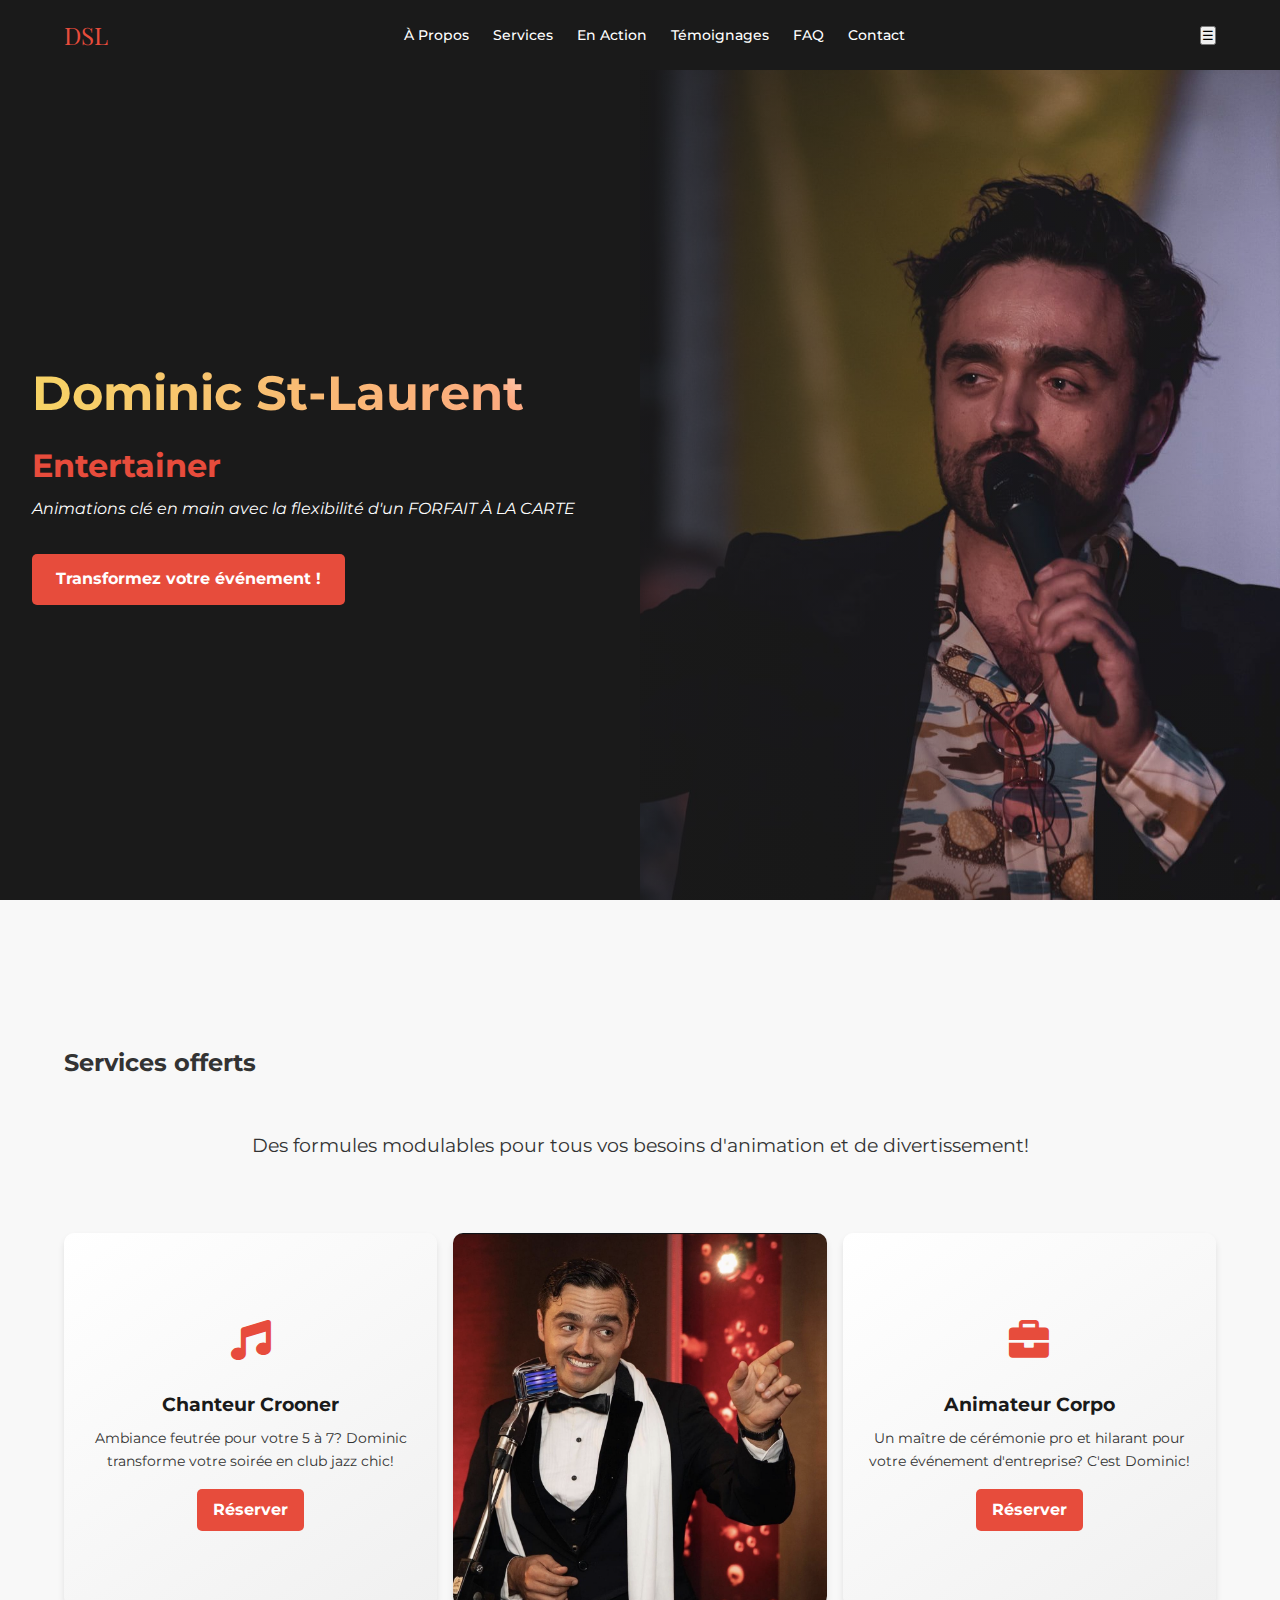
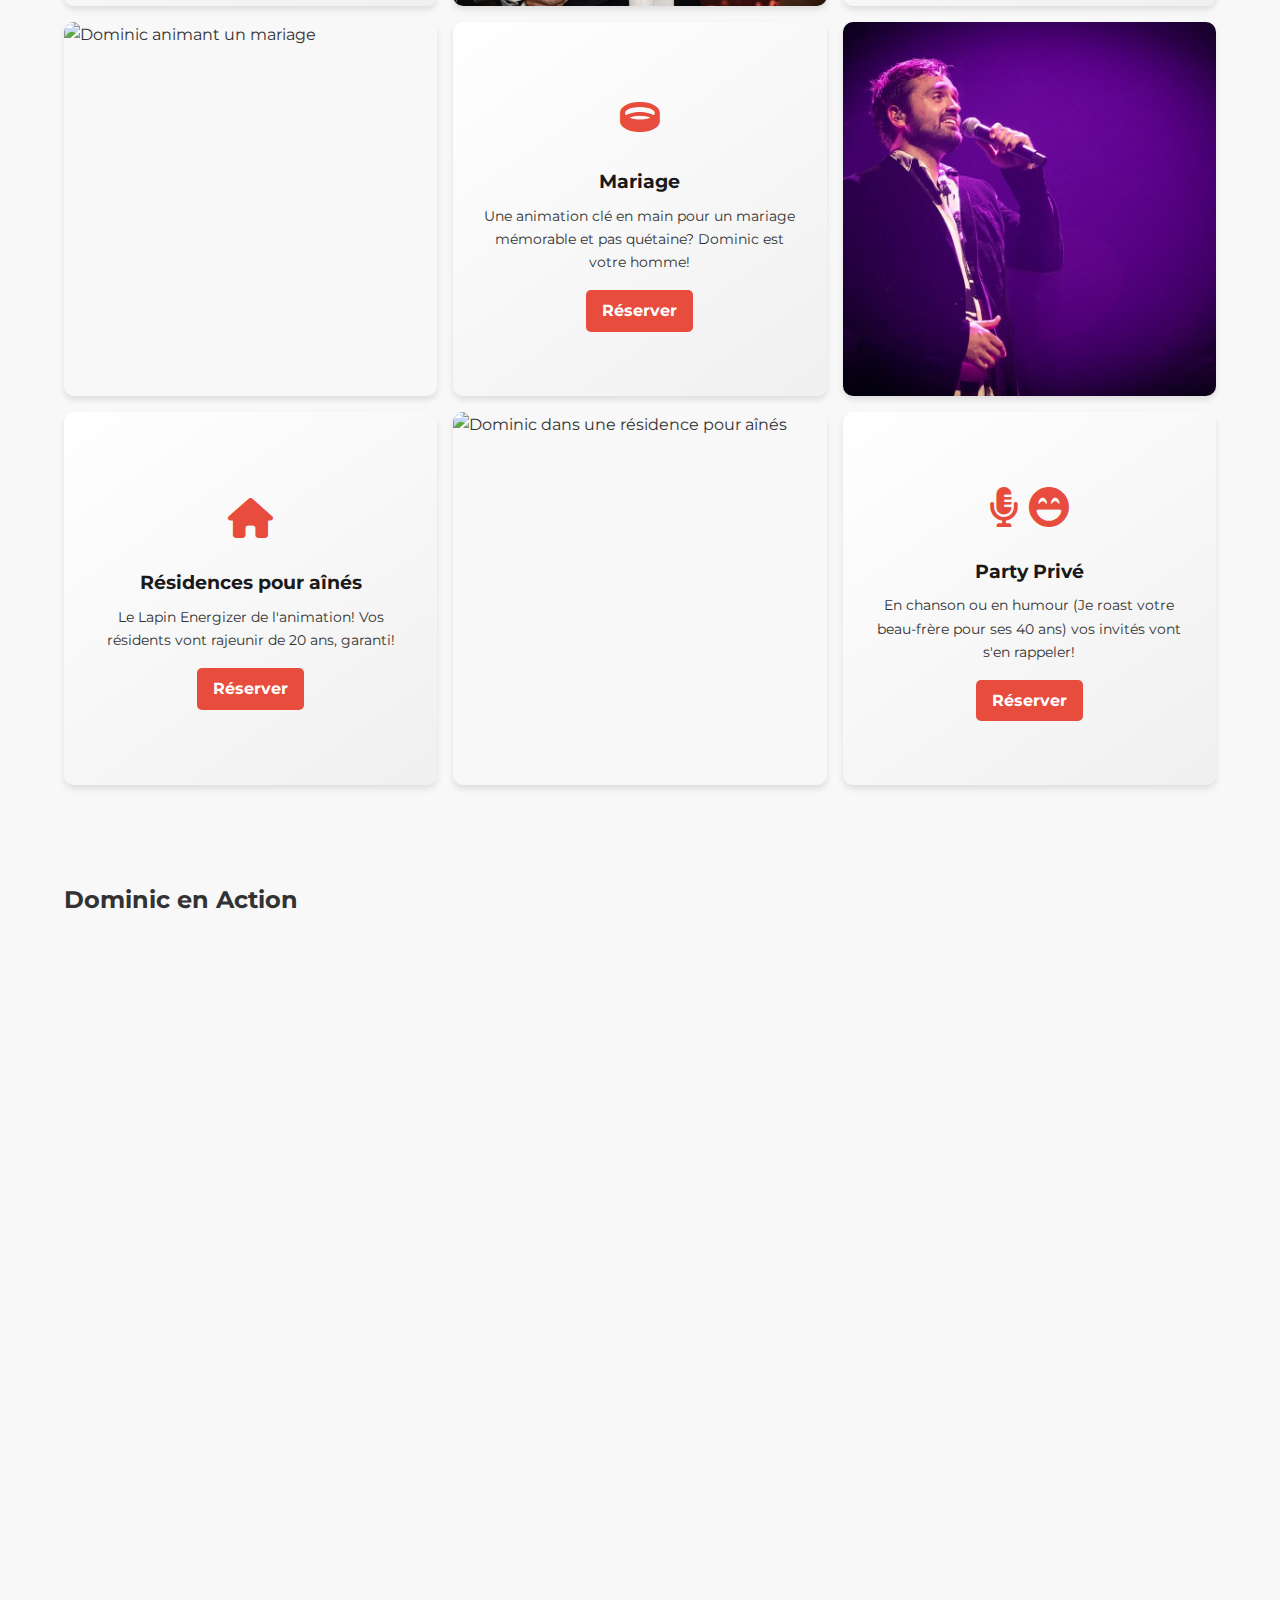
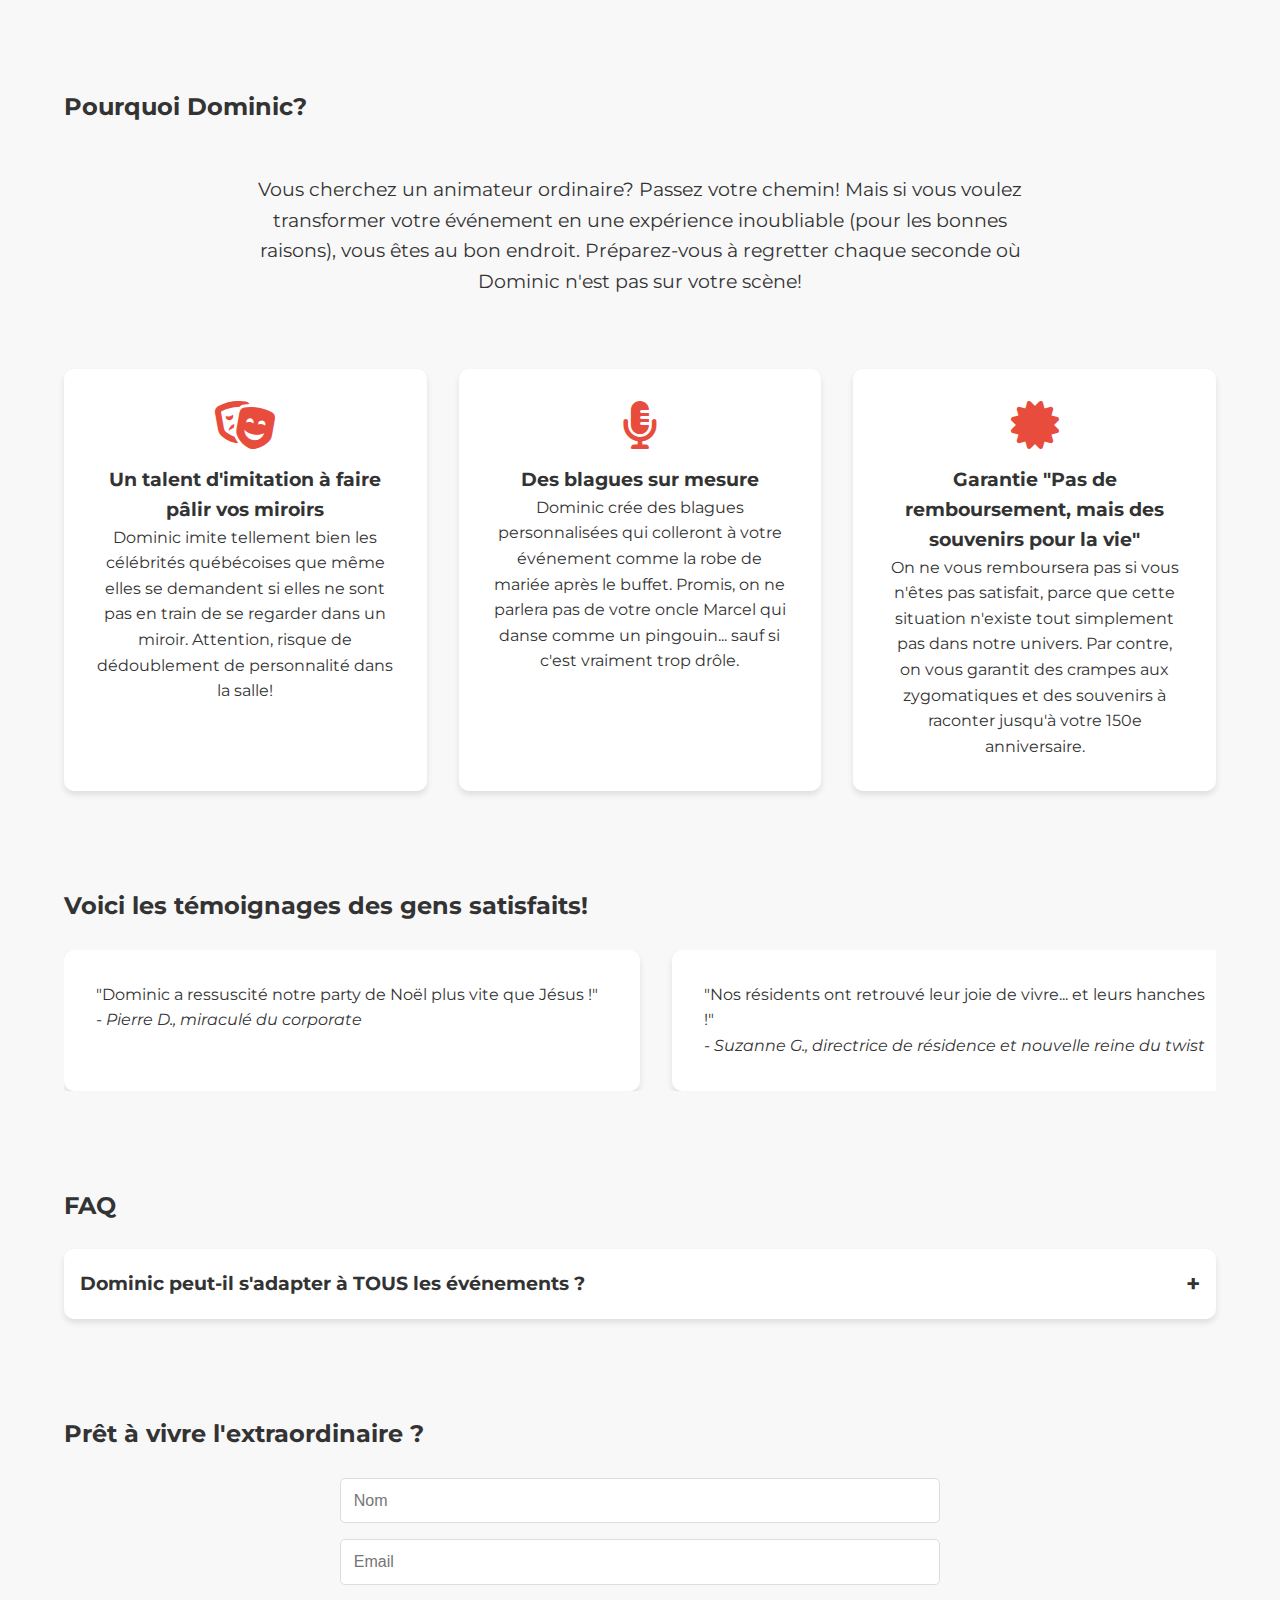
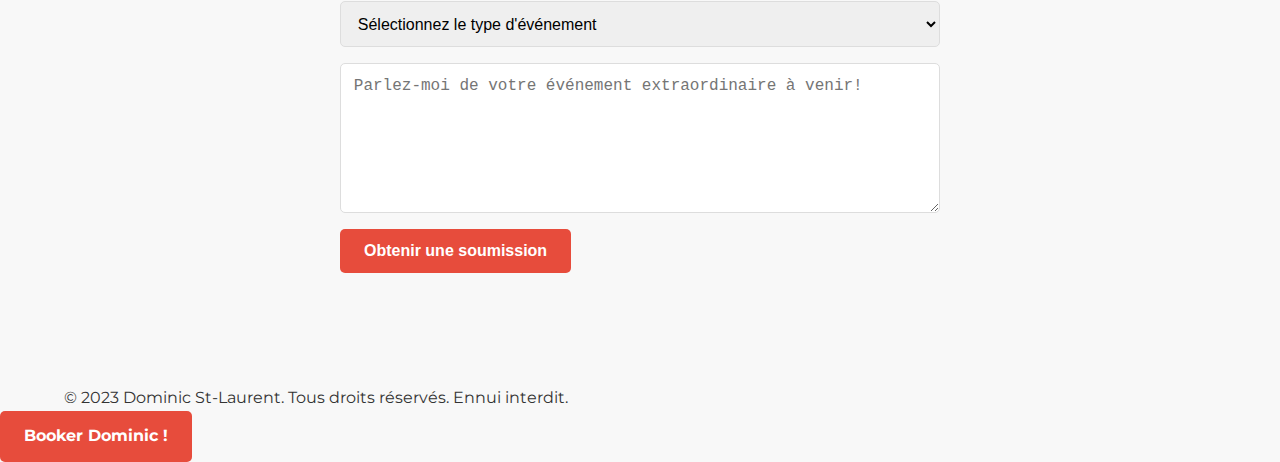
==== commit e6326c8a: "carrousel text animé nice" ====
--- a/index.html
+++ b/index.html
@@ -28,7 +28,15 @@
     <section class="hero">
         <div class="hero-content">
             <h1 class="magic-text">Dominic<span class="mobile-break"><br></span> St-Laurent</h1>
-            <h2 class="magic-text entertainer">Entertainer</h2>
+            <h2 class="entertainer-wrapper carousel-text">
+                <span class="entertainer-text">Entertainer</span>
+                <span class="entertainer-text">Comédien</span>
+                <span class="entertainer-text">Imitateur</span>
+                <span class="entertainer-text">Chanteur</span>
+                <span class="entertainer-text">Animateur</span>
+                <span class="entertainer-text">Maître de cérémonie</span>
+                <span class="entertainer-text">Acrobate</span>
+            </h2>
             <p class="subtitle">Animations clé en main avec la flexibilité d'un FORFAIT À LA CARTE</p>
             <a href="#contact" class="cta-button">Transformez votre événement !</a>
         </div>
--- a/css/style.css
+++ b/css/style.css
@@ -111,11 +111,62 @@
   display: block;  /* Assure que le nom prend toute la largeur */
 }
 
-.hero-content .entertainer {
-  font-size: 2rem;
-  color: var(--secondary-color);
-  margin-bottom: 1rem;
-  display: block;  /* Assure que "Entertainer" est sur sa propre ligne */
+.carousel-text {
+    position: relative;
+    height: 2.5rem;
+    overflow: hidden;
+    font-size: 2rem;
+    color: var(--secondary-color);
+    margin-bottom: 1rem;
+}
+
+.entertainer-text {
+    position: absolute;
+    top: 0;
+    left: 0;
+    width: 100%;
+    height: 100%;
+    opacity: 0;
+    visibility: hidden;
+    transition: opacity 0.5s ease, transform 0.5s cubic-bezier(0.34, 1.56, 0.64, 1);
+    transform: translateY(100%);
+}
+
+.entertainer-text.active {
+    opacity: 1;
+    visibility: visible;
+    transform: translateY(0);
+}
+
+.entertainer-text.previous {
+    transform: translateY(-100%);
+}
+
+@media (max-width: 768px) {
+    .carousel-text {
+        height: auto;
+        min-height: 2.5rem; /* Ajout d'une hauteur minimale */
+        display: flex;
+        align-items: center;
+        justify-content: center;
+    }
+
+    .entertainer-text {
+        position: absolute;
+        height: auto;
+        transform: none;
+        width: 100%;
+        text-align: center;
+    }
+
+    .entertainer-text.active {
+        position: relative;
+        transform: none;
+    }
+
+    .entertainer-text.previous {
+        transform: none;
+    }
 }
 
 .mobile-break {
@@ -191,7 +242,7 @@
     font-size: 2.5rem;
   }
 
-  .hero-content .entertainer {
+  .hero-content .entertainer-wrapper {
     font-size: 1.8rem;
   }
 
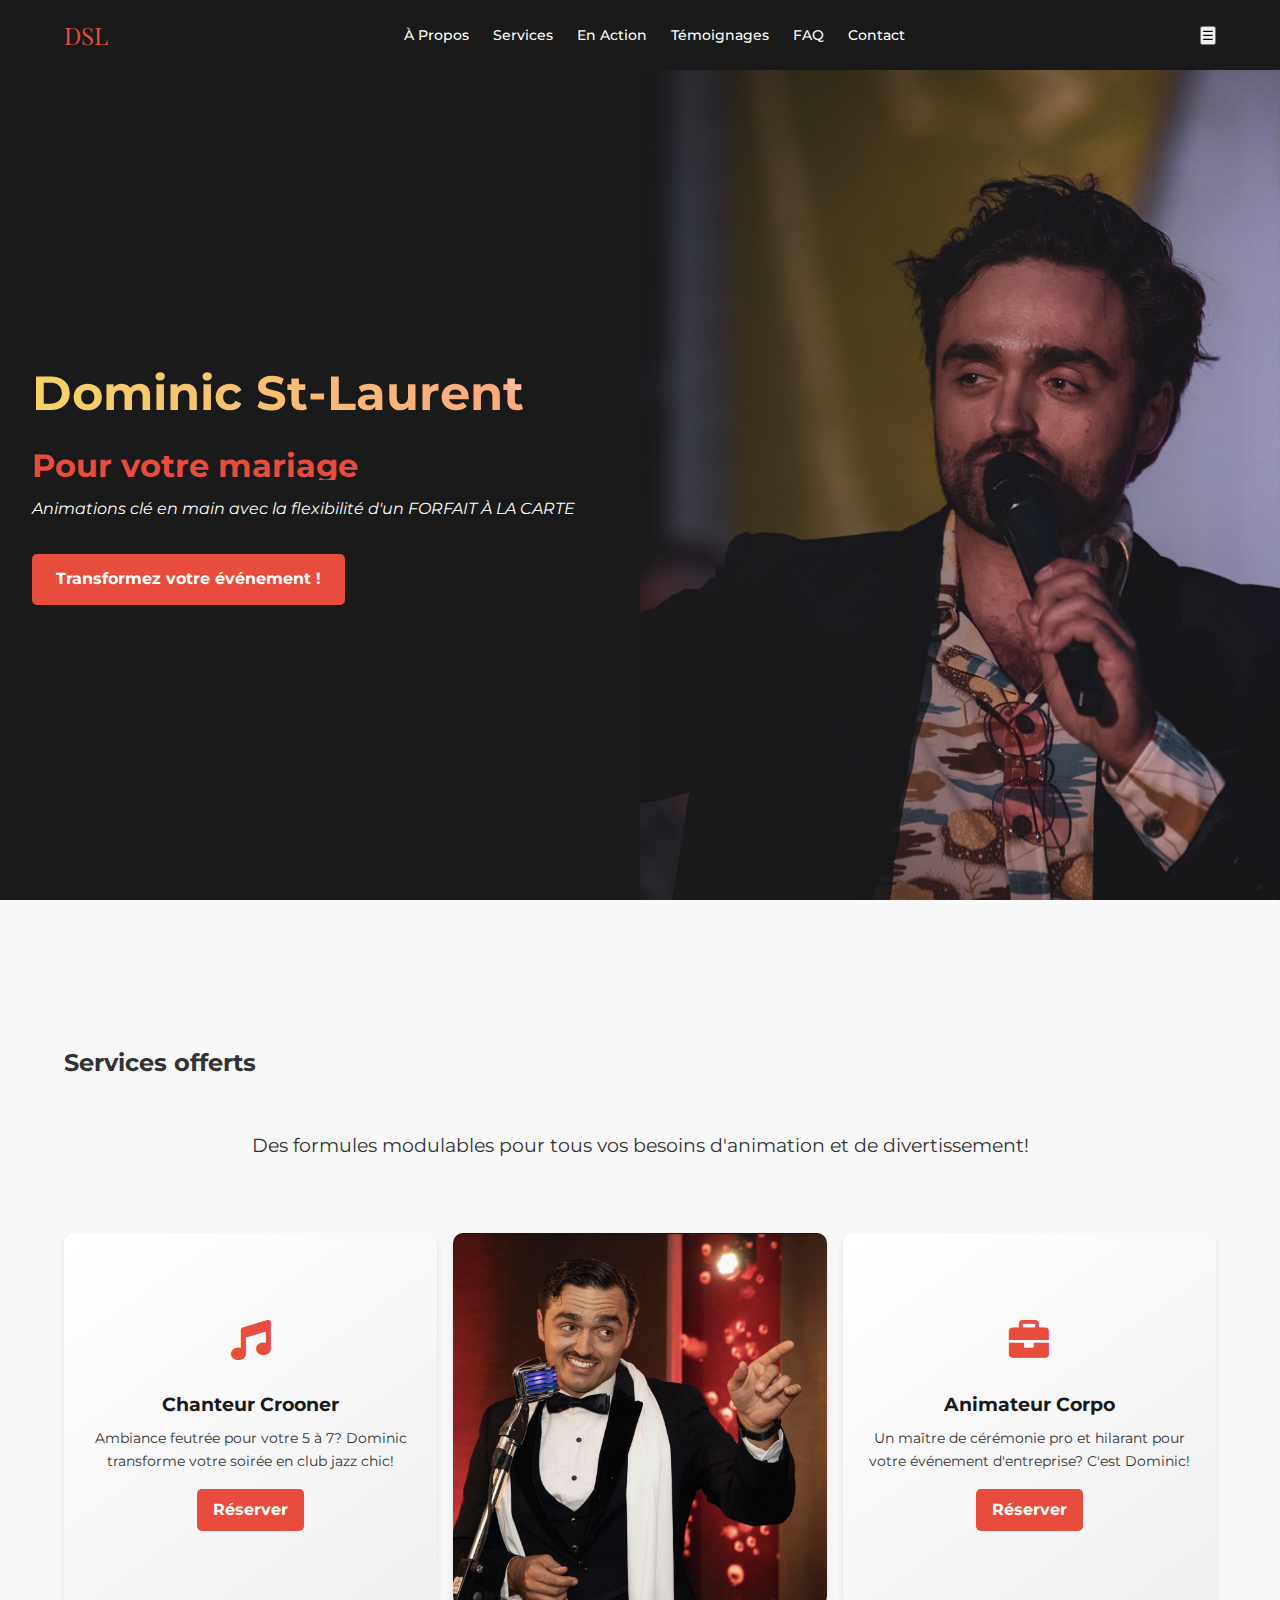
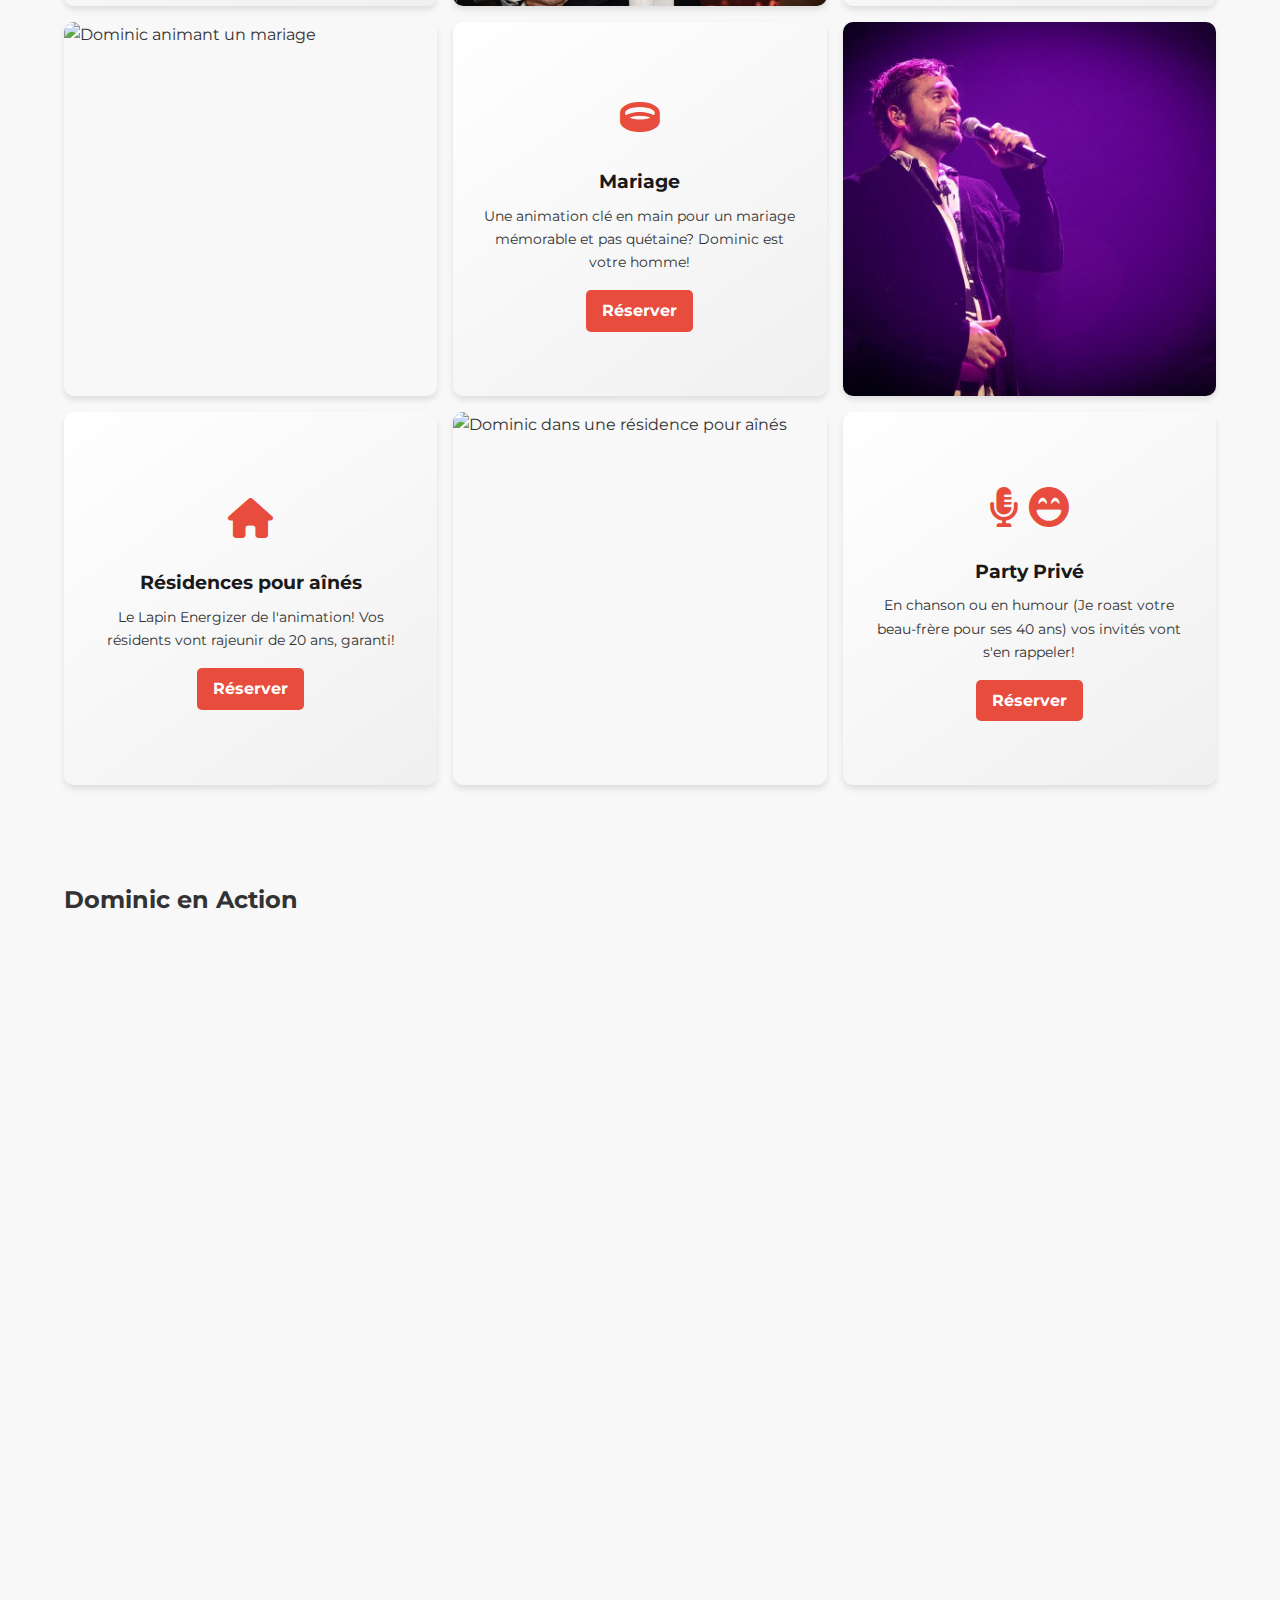
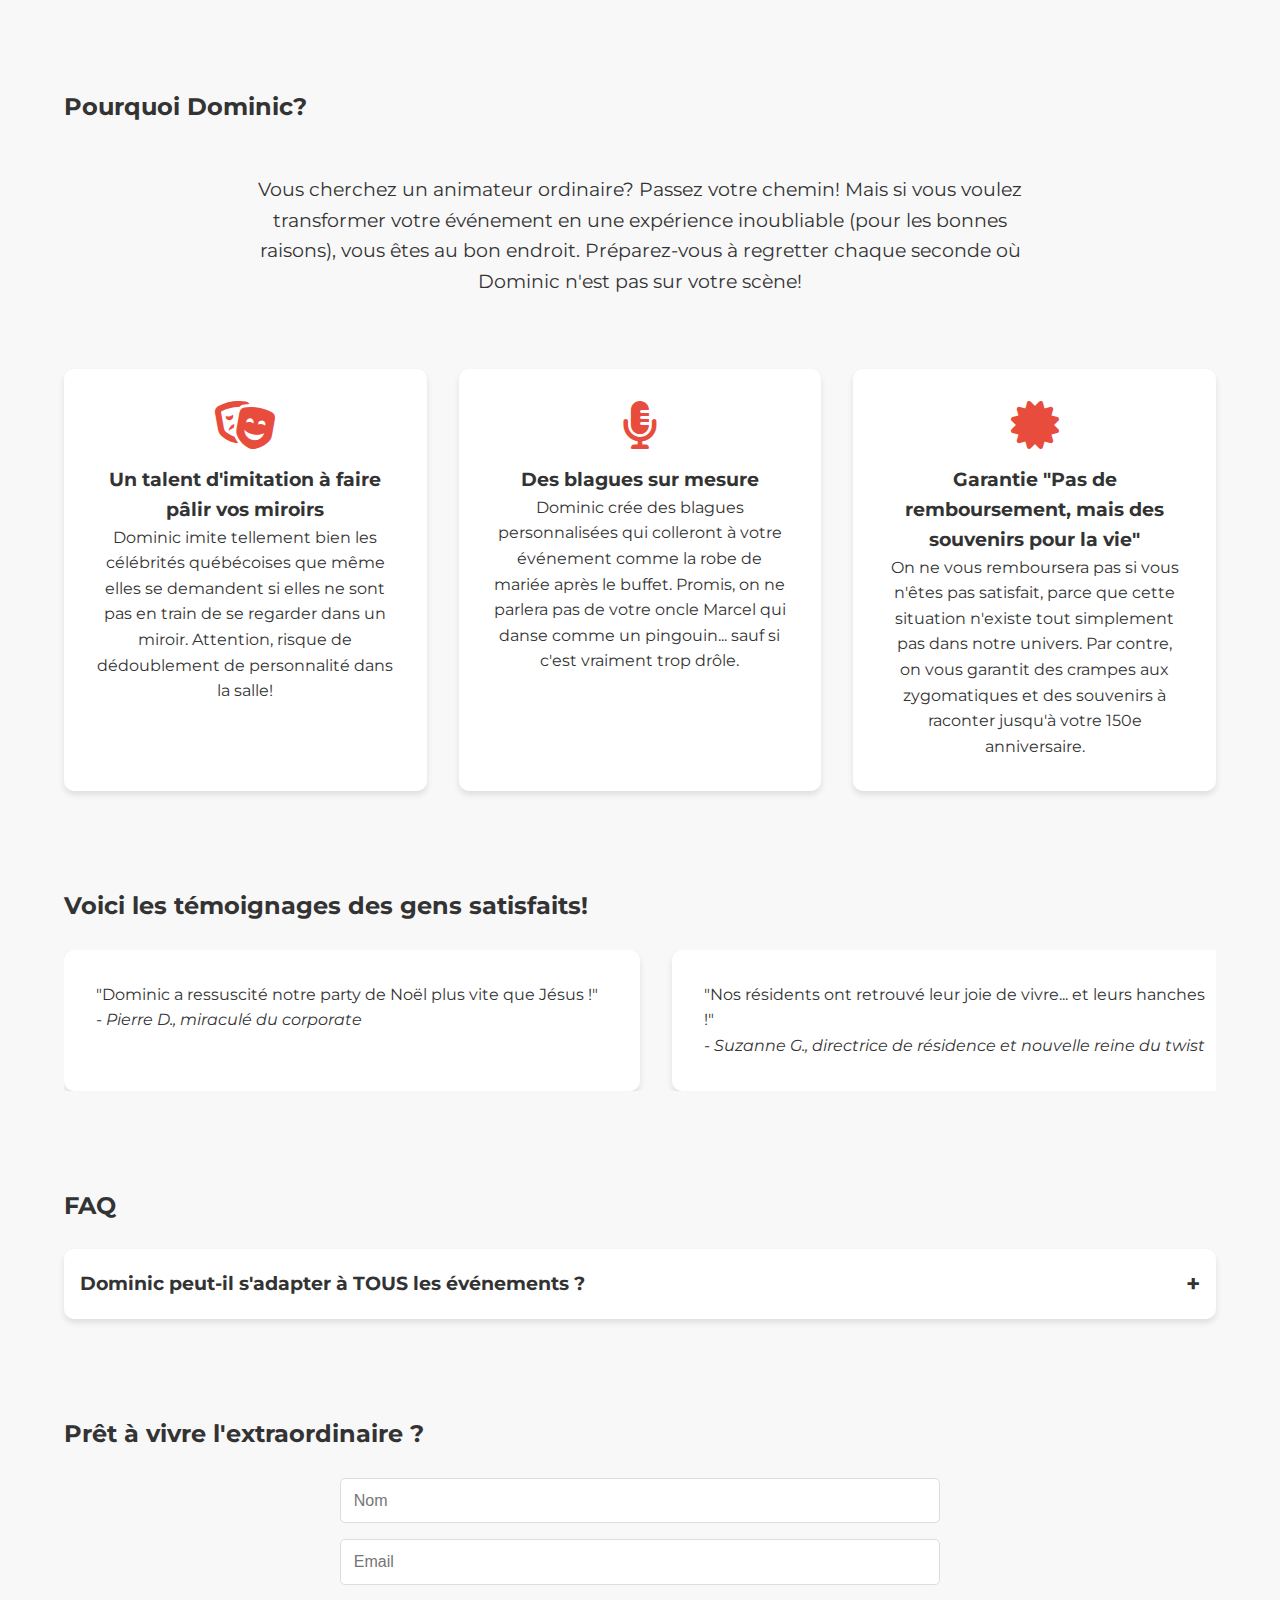
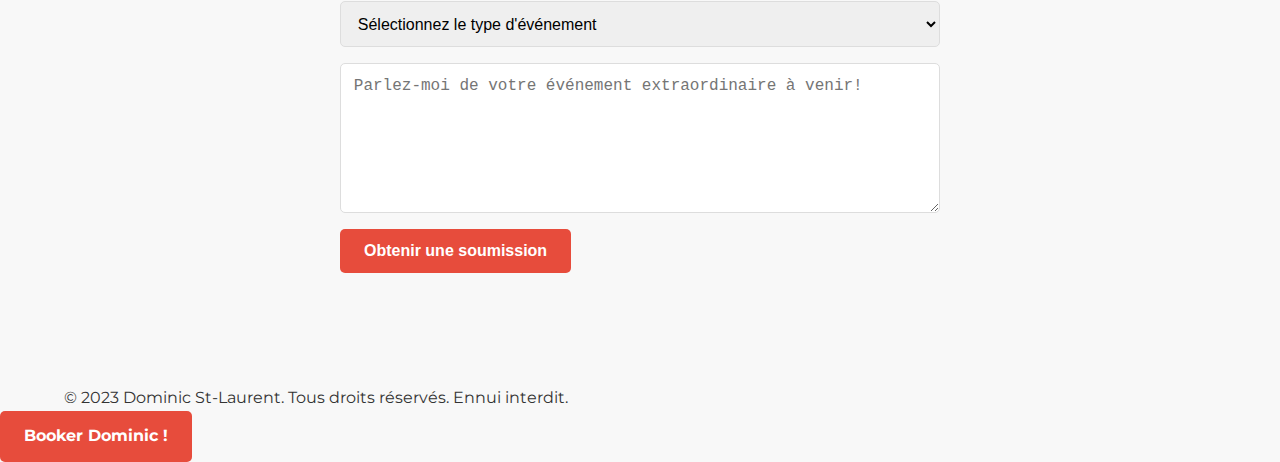
==== commit e2a3ce38: "ajouter les nouveaux textes défilants" ====
--- a/index.html
+++ b/index.html
@@ -29,13 +29,16 @@
         <div class="hero-content">
             <h1 class="magic-text">Dominic<span class="mobile-break"><br></span> St-Laurent</h1>
             <h2 class="entertainer-wrapper carousel-text">
-                <span class="entertainer-text">Entertainer</span>
-                <span class="entertainer-text">Comédien</span>
-                <span class="entertainer-text">Imitateur</span>
-                <span class="entertainer-text">Chanteur</span>
-                <span class="entertainer-text">Animateur</span>
-                <span class="entertainer-text">Maître de cérémonie</span>
-                <span class="entertainer-text">Acrobate</span>
+                <span class="entertainer-text">Pour votre mariage</span>
+                <span class="entertainer-text">Soirées d'entreprise</span>
+                <span class="entertainer-text">Chanteur crooner</span>
+                <span class="entertainer-text">Partys privés</span>
+                <span class="entertainer-text">Résidences pour aînés</span>
+                <span class="entertainer-text">Galas et remises de prix</span>
+                <span class="entertainer-text">Anniversaires mémorables</span>
+                <span class="entertainer-text">Festivals et événements publics</span>
+                <span class="entertainer-text">Lancements de produits</span>
+                <span class="entertainer-text">Conférences et séminaires</span>
             </h2>
             <p class="subtitle">Animations clé en main avec la flexibilité d'un FORFAIT À LA CARTE</p>
             <a href="#contact" class="cta-button">Transformez votre événement !</a>
